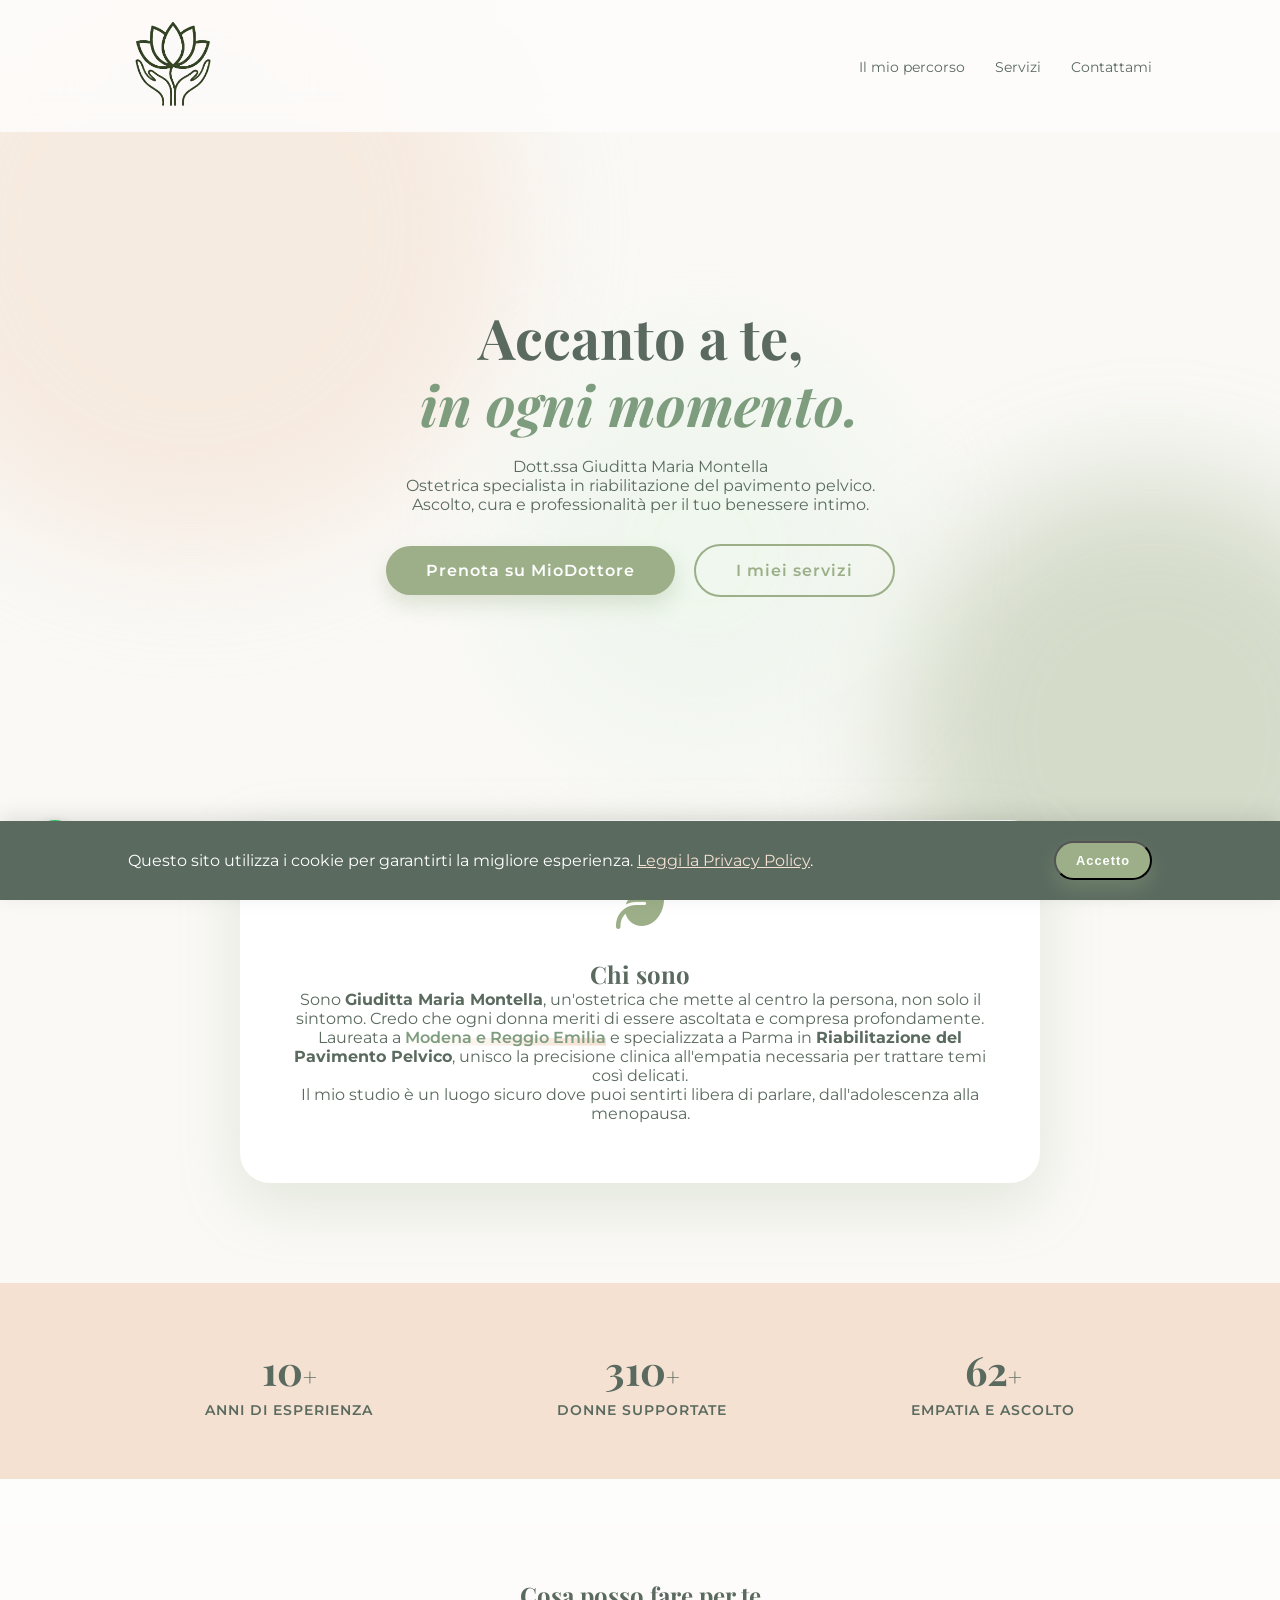
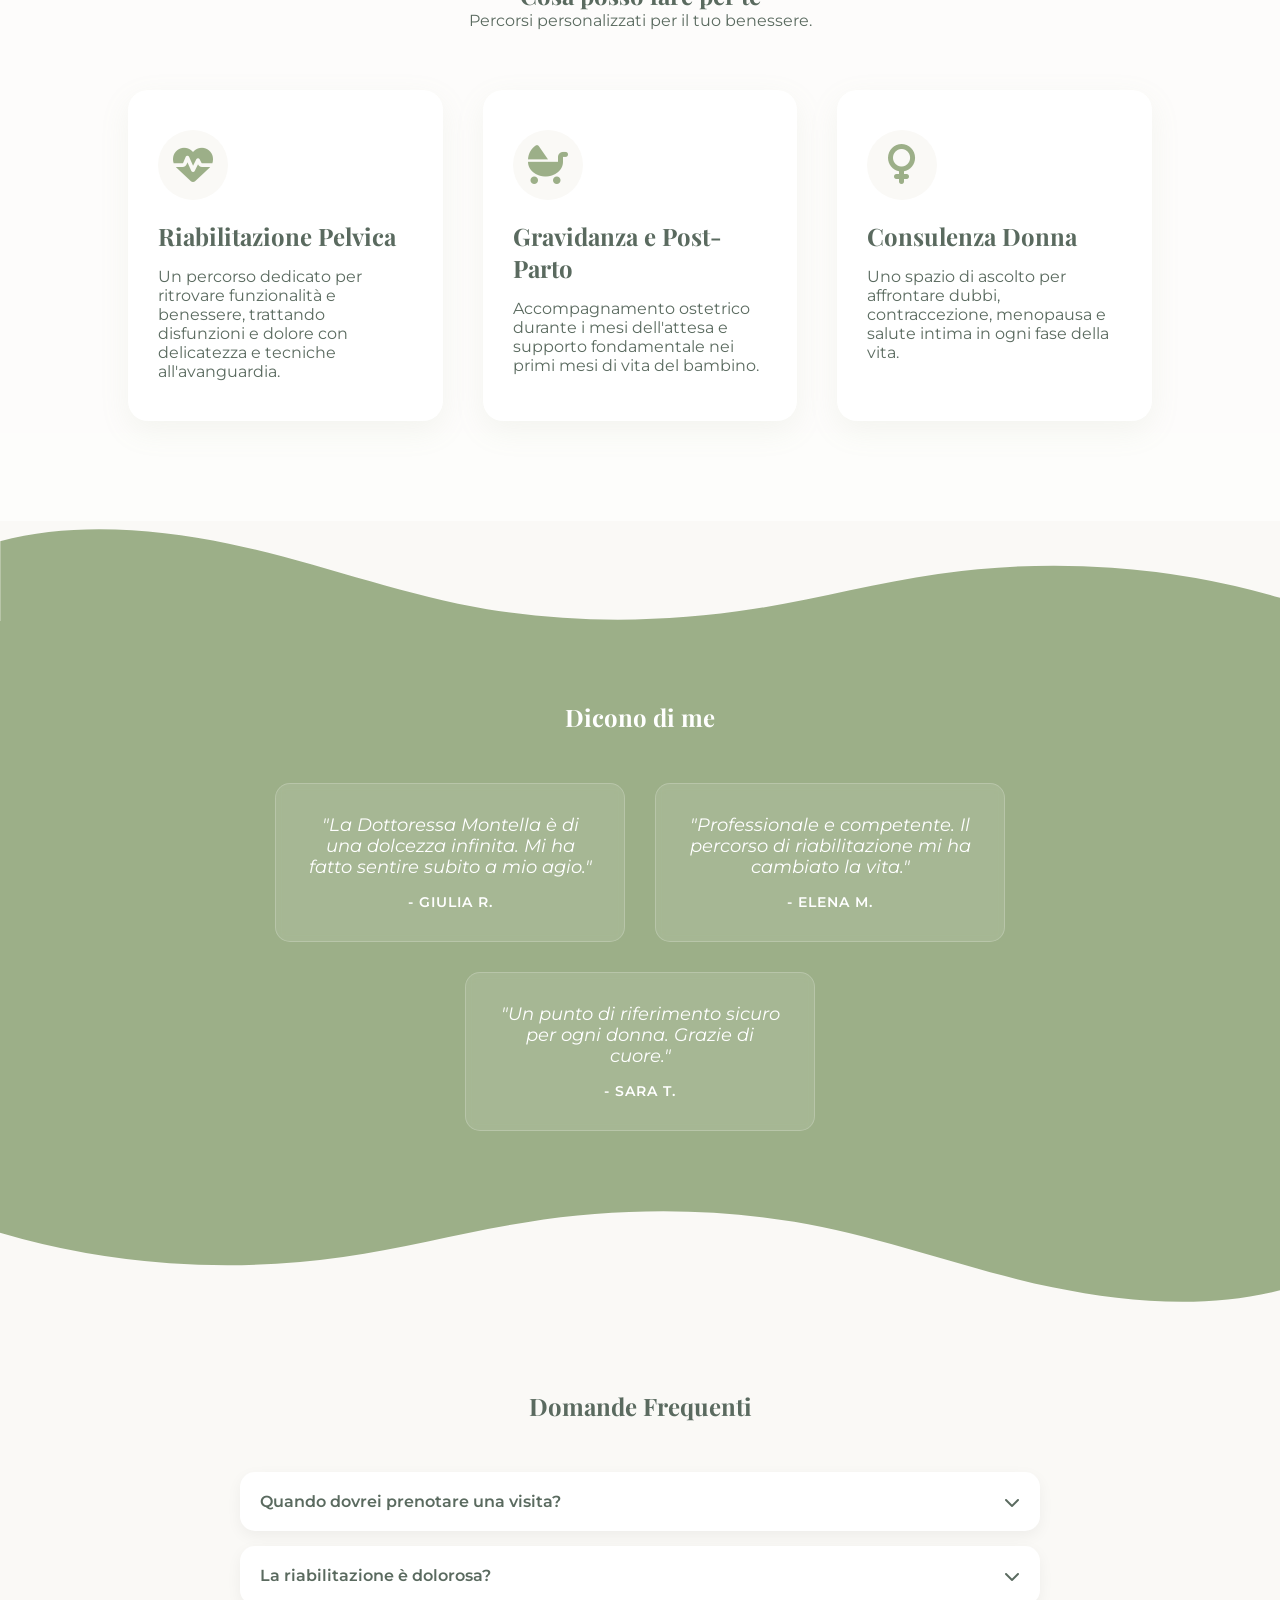
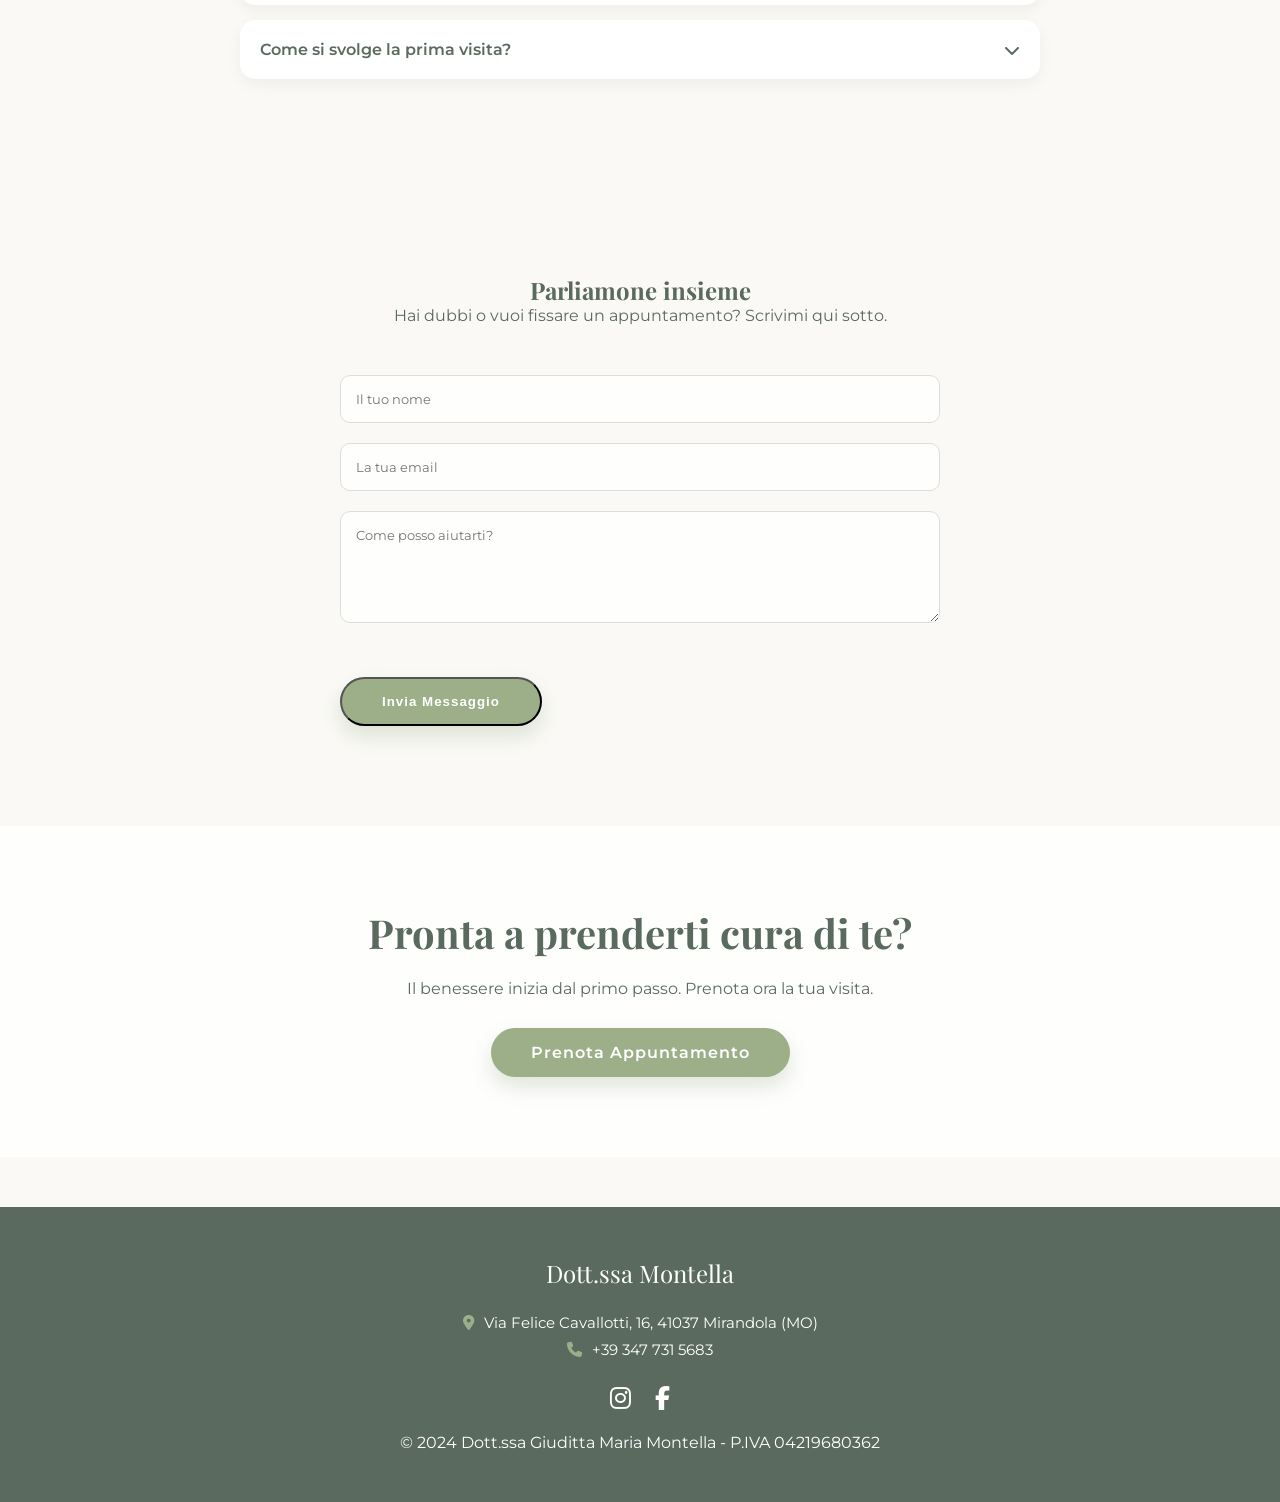
==== index.html @ 72310e57 "Add files via upload" ====
<!DOCTYPE html>
<html lang="it">
<head>
    <meta charset="UTF-8">
    <meta name="viewport" content="width=device-width, initial-scale=1.0">
    <title>Ostetrica Specialista | Riabilitazione Pavimento Pelvico</title>
    
    <link href="https://fonts.googleapis.com/css2?family=Playfair+Display:ital,wght@0,400;0,700&family=Montserrat:wght@300;400;600&display=swap" rel="stylesheet">
    <link rel="stylesheet" href="https://cdnjs.cloudflare.com/ajax/libs/font-awesome/6.4.0/css/all.min.css">
    
    <link rel="stylesheet" href="css/style.css">
</head>
<body>

    <!-- Preloader -->
    <div id="preloader" class="preloader">
        <i class="fa-solid fa-spa lotus-animation"></i>
    </div>

    <!-- Scroll Progress Bar -->
    <div class="progress-container">
        <div class="progress-bar" id="myBar"></div>
    </div>

    <!-- Sfondo animato fluido -->
    <div class="background-shapes">
        <div class="blob blob-1"></div>
        <div class="blob blob-2"></div>
        <div class="blob blob-3"></div>
    </div>

    <nav>
        <div class="logo">
            <img src="assets/logo.png" alt="Dott.ssa Montella Logo">
        </div>
        <!-- Icona Hamburger per Mobile -->
        <div class="burger">
            <div class="line1"></div>
            <div class="line2"></div>
            <div class="line3"></div>
        </div>
        <ul class="nav-links">
            <li><a href="#percorso">Il mio percorso</a></li>
            <li><a href="#servizi">Servizi</a></li>
            <li><a href="#contatti" class="btn-nav">Contattami</a></li>
        </ul>
    </nav>

    <header class="hero">
        <div class="hero-content reveal">
            <h1>Accanto a te,<br><span>in ogni momento.</span></h1>
            <p>Dott.ssa Giuditta Maria Montella<br>Ostetrica specialista in riabilitazione del pavimento pelvico. <br>Ascolto, cura e professionalità per il tuo benessere intimo.</p>
            <a href="https://www.miodottore.it/giuditta-maria-montella/ostetrica/mirandola" target="_blank" class="btn">Prenota su MioDottore</a>
            <a href="#servizi" class="btn btn-alt">I miei servizi</a>
        </div>
    </header>

    <section id="percorso" class="about">
        <div class="about-text reveal">
            <div class="section-icon"><i class="fa-solid fa-leaf"></i></div>
            <h2>Chi sono</h2>
            <p>Sono <strong>Giuditta Maria Montella</strong>, un'ostetrica che mette al centro la persona, non solo il sintomo. Credo che ogni donna meriti di essere ascoltata e compresa profondamente.</p>
            <p>Laureata a <span class="highlight">Modena e Reggio Emilia</span> e specializzata a Parma in <strong>Riabilitazione del Pavimento Pelvico</strong>, unisco la precisione clinica all'empatia necessaria per trattare temi così delicati.</p>
            <p>Il mio studio è un luogo sicuro dove puoi sentirti libera di parlare, dall'adolescenza alla menopausa.</p>
        </div>
    </section>

    <!-- Sezione Statistiche -->
    <section class="stats reveal">
        <div class="stat-item">
            <h3 class="counter" data-target="10">0</h3>
            <p>Anni di Esperienza</p>
        </div>
        <div class="stat-item">
            <h3 class="counter" data-target="500">0</h3>
            <p>Donne Supportate</p>
        </div>
        <div class="stat-item">
            <h3 class="counter" data-target="100">0</h3>
            <p>Empatia e Ascolto</p>
        </div>
    </section>

    <section id="servizi" class="services">
        <div class="reveal">
            <h2>Cosa posso fare per te</h2>
            <p>Percorsi personalizzati per il tuo benessere.</p>
        </div>
        
        <div class="services-grid reveal">
            <!-- Placeholder Servizio 1 -->
            <div class="service-card">
                <div class="icon"><i class="fa-solid fa-heart-pulse"></i></div>
                <h3>Riabilitazione Pelvica</h3>
                <p>Un percorso dedicato per ritrovare funzionalità e benessere, trattando disfunzioni e dolore con delicatezza e tecniche all'avanguardia.</p>
            </div>

            <!-- Placeholder Servizio 2 -->
            <div class="service-card">
                <div class="icon"><i class="fa-solid fa-baby-carriage"></i></div>
                <h3>Gravidanza e Post-Parto</h3>
                <p>Accompagnamento ostetrico durante i mesi dell'attesa e supporto fondamentale nei primi mesi di vita del bambino.</p>
            </div>

            <!-- Placeholder Servizio 3 -->
            <div class="service-card">
                <div class="icon"><i class="fa-solid fa-venus"></i></div>
                <h3>Consulenza Donna</h3>
                <p>Uno spazio di ascolto per affrontare dubbi, contraccezione, menopausa e salute intima in ogni fase della vita.</p>
            </div>
        </div>
    </section>

    <!-- Nuova Sezione Testimonianze con Onde -->
    <div class="wave-divider top">
        <svg data-name="Layer 1" xmlns="http://www.w3.org/2000/svg" viewBox="0 0 1200 120" preserveAspectRatio="none">
            <path d="M321.39,56.44c58-10.79,114.16-30.13,172-41.86,82.39-16.72,168.19-17.73,250.45-.39C823.78,31,906.67,72,985.66,92.83c70.05,18.48,146.53,26.09,214.34,3V0H0V27.35A600.21,600.21,0,0,0,321.39,56.44Z" class="shape-fill"></path>
        </svg>
    </div>

    <section class="testimonials reveal">
        <h2>Dicono di me</h2>
        <div class="testimonial-container">
            <div class="testimonial-card">
                <p>"La Dottoressa Montella è di una dolcezza infinita. Mi ha fatto sentire subito a mio agio."</p>
                <span>- Giulia R.</span>
            </div>
            <div class="testimonial-card">
                <p>"Professionale e competente. Il percorso di riabilitazione mi ha cambiato la vita."</p>
                <span>- Elena M.</span>
            </div>
            <div class="testimonial-card">
                <p>"Un punto di riferimento sicuro per ogni donna. Grazie di cuore."</p>
                <span>- Sara T.</span>
            </div>
        </div>
    </section>

    <div class="wave-divider bottom">
        <svg data-name="Layer 1" xmlns="http://www.w3.org/2000/svg" viewBox="0 0 1200 120" preserveAspectRatio="none">
            <path d="M321.39,56.44c58-10.79,114.16-30.13,172-41.86,82.39-16.72,168.19-17.73,250.45-.39C823.78,31,906.67,72,985.66,92.83c70.05,18.48,146.53,26.09,214.34,3V0H0V27.35A600.21,600.21,0,0,0,321.39,56.44Z" class="shape-fill"></path>
        </svg>
    </div>

    <!-- Sezione FAQ -->
    <section class="faq reveal">
        <h2>Domande Frequenti</h2>
        <div class="accordion">
            <div class="accordion-item">
                <div class="accordion-header">
                    Quando dovrei prenotare una visita?
                    <i class="fa-solid fa-chevron-down"></i>
                </div>
                <div class="accordion-content">
                    <p>È consigliabile prenotare una visita in qualsiasi momento tu senta il bisogno di un controllo, sia in gravidanza, nel post-parto o per problematiche legate al pavimento pelvico. La prevenzione è fondamentale.</p>
                </div>
            </div>
            <div class="accordion-item">
                <div class="accordion-header">
                    La riabilitazione è dolorosa?
                    <i class="fa-solid fa-chevron-down"></i>
                </div>
                <div class="accordion-content">
                    <p>Assolutamente no. Le tecniche utilizzate sono delicate e rispettose del tuo corpo. Il mio approccio è sempre graduale e basato sul tuo comfort.</p>
                </div>
            </div>
            <div class="accordion-item">
                <div class="accordion-header">
                    Come si svolge la prima visita?
                    <i class="fa-solid fa-chevron-down"></i>
                </div>
                <div class="accordion-content">
                    <p>La prima visita consiste in un colloquio approfondito per conoscere la tua storia e i tuoi bisogni, seguito da una valutazione fisica accurata ma delicata.</p>
                </div>
            </div>
        </div>
    </section>

    <section id="contatti" class="contact reveal">
        <h2>Parliamone insieme</h2>
        <p>Hai dubbi o vuoi fissare un appuntamento? Scrivimi qui sotto.</p>
        
        <!-- Form configurato per apertura diretta Email -->
        <form class="contact-form" id="emailForm">
            <div class="form-group"><input type="text" name="nome" placeholder="Il tuo nome" required></div>
            <div class="form-group"><input type="email" name="email" placeholder="La tua email" required></div>
            <div class="form-group"><textarea name="messaggio" rows="5" placeholder="Come posso aiutarti?" required></textarea></div>
            <button type="submit" class="btn">Invia Messaggio</button>
        </form>
    </section>

    <!-- CTA Finale -->
    <section class="cta-final reveal">
        <h2>Pronta a prenderti cura di te?</h2>
        <p>Il benessere inizia dal primo passo. Prenota ora la tua visita.</p>
        <a href="https://www.miodottore.it/giuditta-maria-montella/ostetrica/mirandola" target="_blank" class="btn">Prenota Appuntamento</a>
    </section>

    <!-- Cookie Banner -->
    <div id="cookie-banner" class="cookie-banner">
        <p>Questo sito utilizza i cookie per garantirti la migliore esperienza. <a href="#">Leggi la Privacy Policy</a>.</p>
        <button id="accept-cookies" class="btn btn-sm">Accetto</button>
    </div>

    <!-- Scroll to Top Button -->
    <a href="#" class="scroll-top">
        <i class="fa-solid fa-arrow-up"></i>
    </a>

    <!-- WhatsApp Button -->
    <a href="https://wa.me/393477315683" class="whatsapp-btn" target="_blank">
        <i class="fa-brands fa-whatsapp"></i>
    </a>

    <footer>
        <div class="footer-content">
            <div class="footer-logo">Dott.ssa Montella</div>
            <div class="footer-info">
                <p><i class="fa-solid fa-location-dot"></i> Via Felice Cavallotti, 16, 41037 Mirandola (MO)</p>
                <p><i class="fa-solid fa-phone"></i> +39 347 731 5683</p>
            </div>
            <div class="social-links">
                <a href="https://www.instagram.com/ostetrica_giudittamontella/" target="_blank"><i class="fa-brands fa-instagram"></i></a>
                <a href="https://www.facebook.com/share/1KZBrsP2gh/?mibextid=wwXIfr" target="_blank"><i class="fa-brands fa-facebook-f"></i></a>
            </div>
            <p>&copy; 2024 Dott.ssa Giuditta Maria Montella - P.IVA 04219680362</p>
        </div>
    </footer>

    <script src="js/script.js"></script>
</body>
</html>
---- css/style.css ----
:root {
    --primary: #9CAF88; /* Verde Salvia */
    --primary-dark: #7E9C7E;
    --accent: #F4E1D2; /* Rosa Pastello */
    --bg-light: #FAF9F6; /* Bianco crema */
    --text-dark: #5A6A5F; /* Grigio verdastro scuro per il testo */
}

* {
    margin: 0;
    padding: 0;
    box-sizing: border-box;
    scroll-behavior: smooth;
}

body {
    font-family: 'Montserrat', sans-serif;
    background-color: var(--bg-light);
    color: var(--text-dark);
    overflow-x: hidden; /* Previene scroll orizzontale per animazioni */
}

/* Typography Mix */
h1, h2, h3, h4 {
    font-family: 'Playfair Display', serif;
    color: var(--text-dark);
}

/* Navigation */
nav {
    display: flex;
    justify-content: space-between;
    align-items: center;
    padding: 10px 10%; /* Ridotto ulteriormente */
    position: fixed;
    width: 100%;
    z-index: 1000;
    background: rgba(253, 252, 251, 0.9);
    backdrop-filter: blur(15px);
}

.logo {
    max-width: 90px; /* Ridotto ulteriormente */
}

.logo img {
    width: 100%;
    height: auto;
    display: block;
}

.nav-links {
    display: flex;
    list-style: none;
    gap: 30px;
    align-items: center;
}

.nav-links a {
    text-decoration: none;
    color: var(--text-dark);
    font-size: 0.9rem;
    font-weight: 400;
}

/* Hamburger Menu (nascosto su desktop) */
.burger {
    display: none;
    cursor: pointer;
}

.burger div {
    width: 25px;
    height: 3px;
    background-color: var(--text-dark);
    margin: 5px;
    transition: all 0.3s ease;
}

/* Hero Section */
.hero {
    height: 100vh;
    height: 100dvh; /* Ottimizzazione per barre indirizzi mobili (iPhone) */
    display: flex;
    align-items: center;
    justify-content: center;
    text-align: center;
    position: relative;
    overflow: hidden;
}

.hero h1 {
    font-family: 'Playfair Display', serif;
    font-size: 3.5rem; /* Testo leggermente più piccolo */
    line-height: 1.2;
    margin-bottom: 20px;
}

.hero h1 span {
    font-style: italic;
    color: var(--primary-dark);
    position: relative;
    z-index: 1;
}

.btn {
    display: inline-block;
    padding: 15px 40px;
    background: var(--primary);
    color: white;
    text-decoration: none;
    border-radius: 50px;
    margin-top: 30px;
    transition: all 0.4s ease;
    box-shadow: 0 10px 20px rgba(156, 175, 136, 0.3);
    font-weight: 600;
    letter-spacing: 1px;
}

.btn:hover {
    background: var(--primary-dark);
    transform: translateY(-3px);
    box-shadow: 0 15px 25px rgba(156, 175, 136, 0.5);
}

.btn-alt {
    background-color: transparent;
    border: 2px solid var(--primary);
    color: var(--primary);
    box-shadow: none;
    margin-left: 15px;
}

/* About Section */
.about {
    padding: 0 10% 100px; /* Tolto padding sopra, mantenuto sotto */
    text-align: center;
    margin-top: -80px; /* Tira la sezione verso l'alto sovrapponendola alla Hero */
    position: relative;
    z-index: 10; /* Assicura che stia sopra allo sfondo */
}

.about-text {
    max-width: 800px;
    margin: 0 auto;
    background: white; /* Sfondo bianco per la card */
    padding: 60px 40px; /* Spaziatura interna */
    border-radius: 30px; /* Angoli arrotondati moderni */
    box-shadow: 0 20px 60px rgba(156, 175, 136, 0.25); /* Ombra verde salvia morbida */
}

.highlight {
    color: var(--primary-dark);
    font-weight: 600;
    background: linear-gradient(120deg, transparent 0%, var(--accent) 100%);
    background-repeat: no-repeat;
    background-size: 100% 40%;
    background-position: 0 90%;
}

/* Icona decorativa sopra il titolo */
.section-icon {
    font-size: 3rem;
    color: var(--primary);
    margin-bottom: 20px;
}

/* Services Section (Placeholder) */
.services {
    padding: 100px 10%;
    background: rgba(255, 255, 255, 0.6);
    text-align: center;
}

.services-grid {
    display: grid;
    grid-template-columns: repeat(auto-fit, minmax(280px, 1fr));
    gap: 40px;
    margin-top: 60px;
}

.service-card {
    background: white;
    padding: 40px 30px;
    border-radius: 20px;
    box-shadow: 0 10px 30px rgba(156, 175, 136, 0.1);
    transition: transform 0.3s ease;
    text-align: left;
}

.service-card:hover {
    transform: translateY(-10px);
}

.service-card h3 {
    margin-bottom: 15px;
    font-size: 1.5rem;
}

.icon {
    font-size: 2.5rem;
    color: var(--primary);
    margin-bottom: 20px;
    background: var(--bg-light);
    width: 70px;
    height: 70px;
    line-height: 70px;
    text-align: center;
    border-radius: 50%;
    display: inline-block;
}

/* Testimonials Section */
.testimonials {
    background-color: var(--primary);
    color: white;
    padding: 80px 10%;
    text-align: center;
    position: relative;
}

.testimonials h2 {
    color: white;
    margin-bottom: 50px;
}

.testimonial-container {
    display: flex;
    flex-wrap: wrap;
    justify-content: center;
    gap: 30px;
}

.testimonial-card {
    background: rgba(255, 255, 255, 0.1);
    backdrop-filter: blur(5px);
    padding: 30px;
    border-radius: 15px;
    max-width: 350px;
    border: 1px solid rgba(255, 255, 255, 0.2);
}

.testimonial-card p {
    font-style: italic;
    margin-bottom: 15px;
    font-size: 1.1rem;
}

.testimonial-card span {
    font-weight: 600;
    font-size: 0.9rem;
    text-transform: uppercase;
    letter-spacing: 1px;
}

/* Stats Section */
.stats {
    background: var(--accent);
    padding: 60px 10%;
    display: flex;
    justify-content: space-around;
    text-align: center;
    flex-wrap: wrap;
    gap: 30px;
}

.stat-item h3 {
    font-family: 'Playfair Display', serif;
    font-size: 2.5rem;
    color: var(--text-dark);
    margin-bottom: 5px;
}
/* Aggiunta simbolo + dopo il numero animato */
.stat-item h3::after {
    content: '+';
    font-size: 1.5rem;
}

.stat-item p {
    font-weight: 600;
    text-transform: uppercase;
    font-size: 0.9rem;
    letter-spacing: 1px;
}

/* FAQ Section */
.faq {
    padding: 80px 10%;
    background: var(--bg-light);
}

.faq h2 { text-align: center; margin-bottom: 50px; }

.accordion { max-width: 800px; margin: 0 auto; }

.accordion-item {
    background: white;
    border-radius: 15px;
    margin-bottom: 15px;
    box-shadow: 0 5px 15px rgba(0,0,0,0.05);
    overflow: hidden;
}

.accordion-header {
    padding: 20px;
    cursor: pointer;
    display: flex;
    justify-content: space-between;
    align-items: center;
    font-weight: 600;
    transition: background 0.3s;
}

.accordion-header:hover { background: #f9f9f9; }

.accordion-content {
    max-height: 0;
    overflow: hidden;
    transition: max-height 0.4s ease-out;
    padding: 0 20px;
}

.accordion-content p {
    padding-bottom: 20px;
    color: var(--text-dark);
    line-height: 1.6;
}

.accordion-header i { transition: transform 0.3s; }
.accordion-item.active .accordion-header i { transform: rotate(180deg); }

/* Wave Dividers */
.wave-divider {
    position: relative;
    width: 100%;
    overflow: hidden;
    line-height: 0;
}

.wave-divider svg {
    position: relative;
    display: block;
    width: calc(100% + 1.3px);
    height: 100px;
}

.wave-divider .shape-fill {
    fill: var(--primary);
}

/* Inversione onda superiore per variare il ritmo */
/* ORA: La parte superiore deve raccordarsi con il bianco sopra, quindi ruotiamo */
.wave-divider.top svg {
    transform: rotate(180deg);
}

.wave-divider.bottom {
    transform: none; /* Rimosso rotate per farla scendere naturale */
    margin-top: -1px;
}

/* Contact Section */
.contact {
    padding: 100px 10%;
    text-align: center;
}

.contact-form {
    max-width: 600px;
    margin: 50px auto 0;
    text-align: left;
}

.form-group {
    margin-bottom: 20px;
}

input, textarea {
    width: 100%;
    padding: 15px;
    border: 1px solid #ddd;
    border-radius: 10px;
    font-family: 'Montserrat', sans-serif;
    background: rgba(255, 255, 255, 0.8);
    transition: 0.3s;
}

input:focus, textarea:focus {
    outline: none;
    border-color: var(--primary);
    background: white;
}

/* CTA Finale Section */
.cta-final {
    padding: 80px 10%;
    text-align: center;
    background: linear-gradient(rgba(255,255,255,0.8), rgba(255,255,255,0.8)), url('../assets/img/hero-bg.jpg'); /* Fallback elegante */
    background-size: cover;
}

.cta-final h2 {
    font-size: 2.5rem;
    margin-bottom: 20px;
}

/* Cookie Banner */
.cookie-banner {
    position: fixed;
    bottom: -100%; /* Nascosto inizialmente */
    left: 0;
    width: 100%;
    background: var(--text-dark);
    color: white;
    padding: 20px 10%;
    display: flex;
    justify-content: space-between;
    align-items: center;
    z-index: 2000;
    transition: bottom 0.5s ease-in-out;
    box-shadow: 0 -5px 20px rgba(0,0,0,0.1);
}

.cookie-banner.show {
    bottom: 0;
}

.cookie-banner a { color: var(--accent); text-decoration: underline; }
.btn-sm { padding: 10px 20px; margin-top: 0; font-size: 0.8rem; }

/* Scroll Top Button */
.scroll-top {
    position: fixed;
    bottom: 30px;
    right: 30px;
    background: var(--primary);
    color: white;
    width: 50px;
    height: 50px;
    border-radius: 50%;
    display: flex;
    justify-content: center;
    align-items: center;
    text-decoration: none;
    opacity: 0;
    pointer-events: none;
    transition: 0.3s;
    z-index: 999;
    box-shadow: 0 5px 15px rgba(0,0,0,0.2);
}

.scroll-top.active {
    opacity: 1;
    pointer-events: all;
}

/* Footer */
footer {
    background: var(--text-dark);
    color: white;
    padding: 50px 10%;
    text-align: center;
    margin-top: 50px;
}

.footer-logo {
    font-family: 'Playfair Display', serif;
    font-size: 1.5rem;
    margin-bottom: 20px;
}

.footer-info {
    margin-bottom: 20px;
    font-size: 0.95rem;
    line-height: 1.8;
}

.footer-info p {
    display: flex;
    align-items: center;
    justify-content: center;
    gap: 10px;
}

.footer-info i { color: var(--primary); }

.social-links {
    margin-bottom: 20px;
}

.social-links a {
    color: white;
    font-size: 1.5rem;
    margin: 0 10px;
    transition: 0.3s;
}

.social-links a:hover {
    color: var(--primary);
}

/* Animazioni base per JS */
.reveal {
    opacity: 0;
    transform: translateY(30px);
    transition: all 0.8s ease-out;
}

.reveal.active {
    opacity: 1;
    transform: translateY(0);
}

/* WOW Effects & Background Blobs */
.background-shapes {
    position: fixed;
    top: 0;
    left: 0;
    width: 100%;
    height: 100%;
    z-index: -1;
    overflow: hidden;
    pointer-events: none;
}

.blob {
    position: absolute;
    border-radius: 50%;
    filter: blur(60px);
    opacity: 0.6;
    animation: float 10s infinite ease-in-out alternate;
}

.blob-1 {
    top: -10%;
    left: -10%;
    width: 50vw;
    height: 50vw;
    background: var(--accent);
    animation-delay: 0s;
}

.blob-2 {
    bottom: -10%;
    right: -10%;
    width: 40vw;
    height: 40vw;
    background: var(--primary);
    opacity: 0.4;
    animation-delay: -5s;
}

.blob-3 {
    top: 40%;
    left: 40%;
    width: 30vw;
    height: 30vw;
    background: #e8f5e9; /* Un verde ancora più chiaro */
    animation-delay: -2s;
}

@keyframes float {
    0% { transform: translate(0, 0) rotate(0deg); }
    100% { transform: translate(30px, 50px) rotate(10deg); }
}

@keyframes morph {
    0% { border-radius: 60% 40% 30% 70% / 60% 30% 70% 40%; }
    50% { border-radius: 30% 60% 70% 40% / 50% 60% 30% 60%; }
    100% { border-radius: 60% 40% 30% 70% / 60% 30% 70% 40%; }
}

/* RESPONSIVE DESIGN (Mobile) */
@media screen and (max-width: 768px) {
    .nav-links {
        position: absolute;
        right: 0px;
        height: 92vh;
        height: 92dvh; /* Ottimizzazione mobile */
        top: 8vh;
        background-color: var(--bg-light);
        display: flex;
        flex-direction: column;
        align-items: center;
        justify-content: center;
        width: 100%;
        transform: translateX(100%);
        transition: transform 0.5s ease-in;
        box-shadow: -5px 0 15px rgba(0,0,0,0.1);
    }

    .nav-links.nav-active {
        transform: translateX(0%);
    }

    .burger {
        display: block;
    }

    .hero h1 { font-size: 2.5rem; }
    
    .about {
        grid-template-columns: 1fr;
        text-align: center;
        gap: 40px;
    }

    .about-image { order: -1; } /* Immagine sopra il testo */
    
    .stats { flex-direction: column; gap: 50px; }
    
    .cookie-banner { flex-direction: column; text-align: center; gap: 15px; }
}

/* Animazione Burger */
.toggle .line1 { transform: rotate(-45deg) translate(-5px, 6px); }
.toggle .line2 { opacity: 0; }
.toggle .line3 { transform: rotate(45deg) translate(-5px, -6px); }

/* PRELOADER */
.preloader {
    position: fixed;
    top: 0;
    left: 0;
    width: 100%;
    height: 100%;
    background-color: var(--bg-light);
    z-index: 9999;
    display: flex;
    justify-content: center;
    align-items: center;
    transition: opacity 0.5s ease-out;
}

.lotus-animation {
    font-size: 80px;
    color: var(--primary);
    animation: bloom 2s infinite ease-in-out;
}

@keyframes bloom {
    0% { transform: scale(0.8); opacity: 0.6; }
    50% { transform: scale(1.1); opacity: 1; text-shadow: 0 0 20px rgba(156, 175, 136, 0.6); }
    100% { transform: scale(0.8); opacity: 0.6; }
}

/* WHATSAPP BUTTON */
.whatsapp-btn {
    position: fixed;
    bottom: 30px;
    left: 30px; /* A sinistra per bilanciare il "Torna su" a destra */
    background-color: #25D366;
    color: white;
    width: 50px;
    height: 50px;
    border-radius: 50%;
    display: flex;
    justify-content: center;
    align-items: center;
    font-size: 2rem;
    box-shadow: 0 4px 10px rgba(0,0,0,0.3);
    z-index: 1000;
    transition: all 0.3s ease;
    text-decoration: none;
}

.whatsapp-btn:hover {
    transform: scale(1.1);
    box-shadow: 0 6px 15px rgba(0,0,0,0.4);
}

/* SCROLL PROGRESS BAR */
.progress-container { position: fixed; top: 0; left: 0; width: 100%; height: 5px; background: transparent; z-index: 2000; }
.progress-bar { height: 5px; background: var(--primary); width: 0%; border-radius: 0 5px 5px 0; }
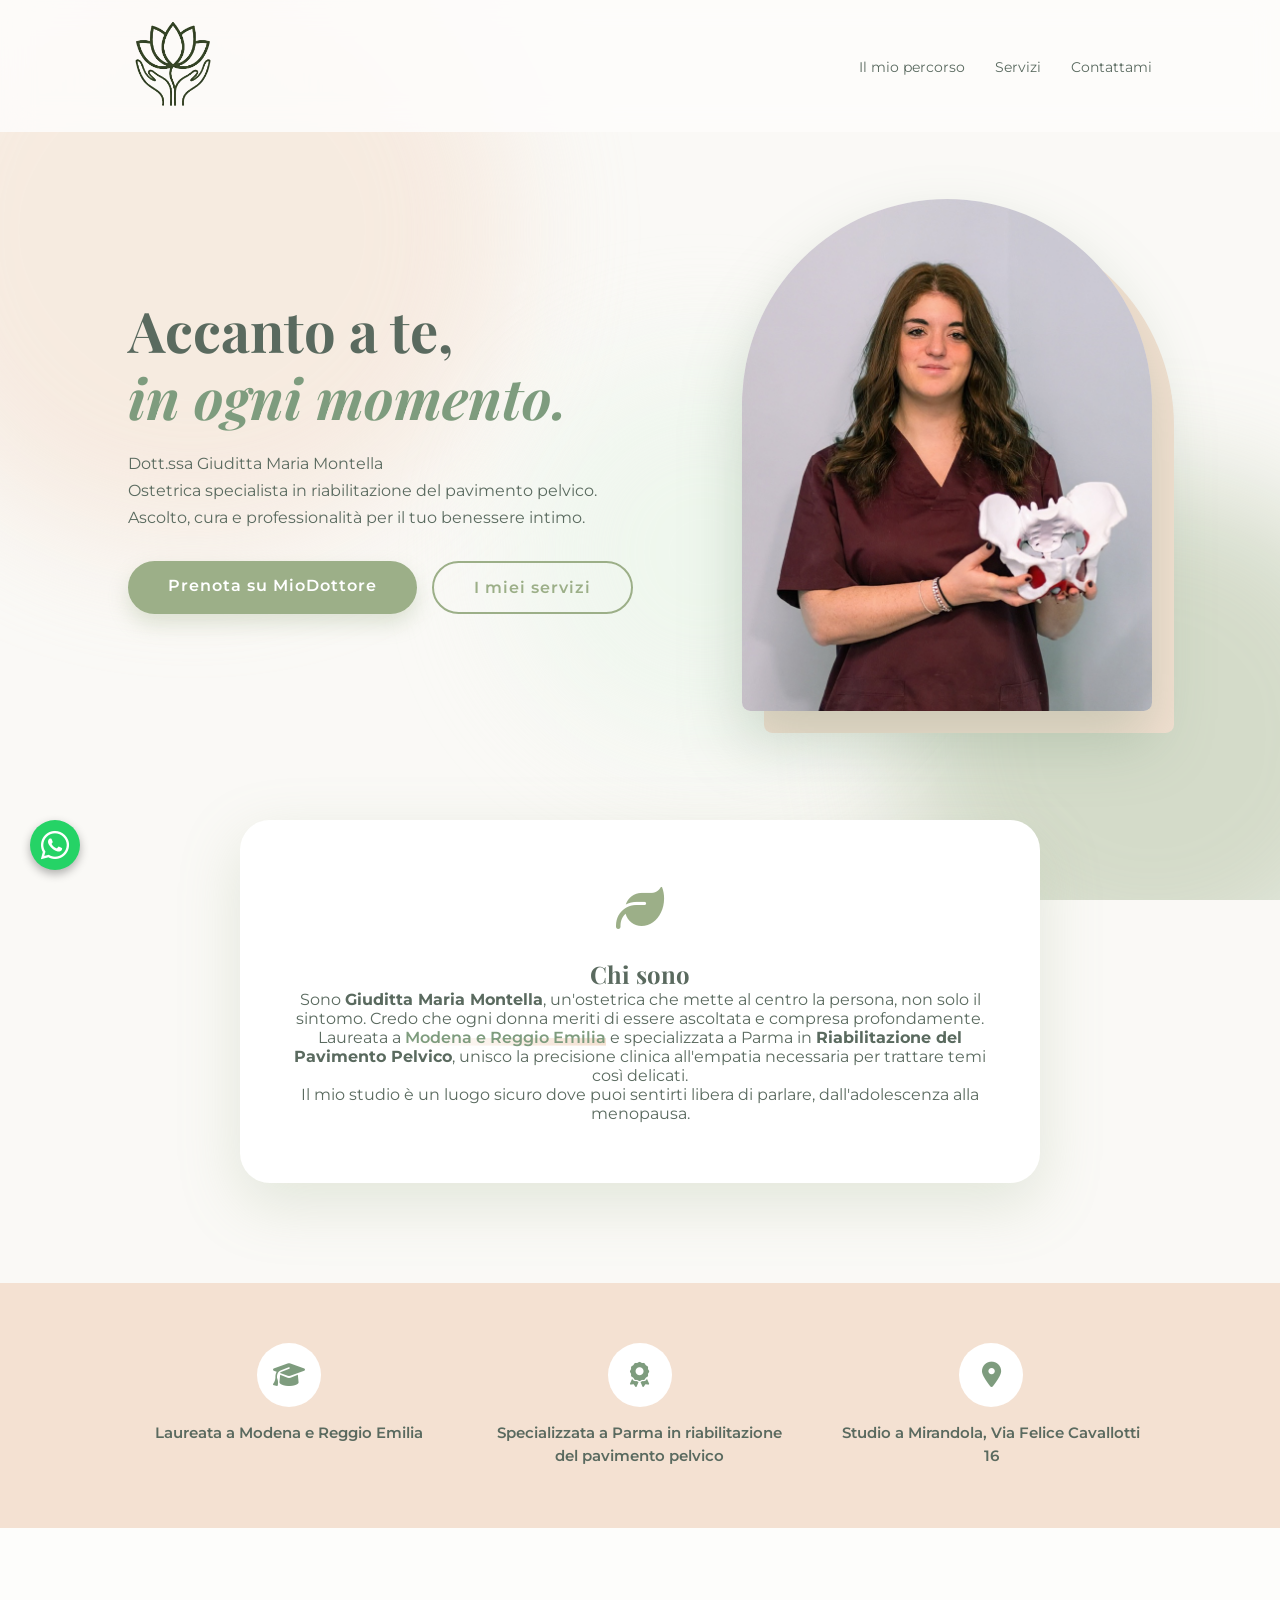
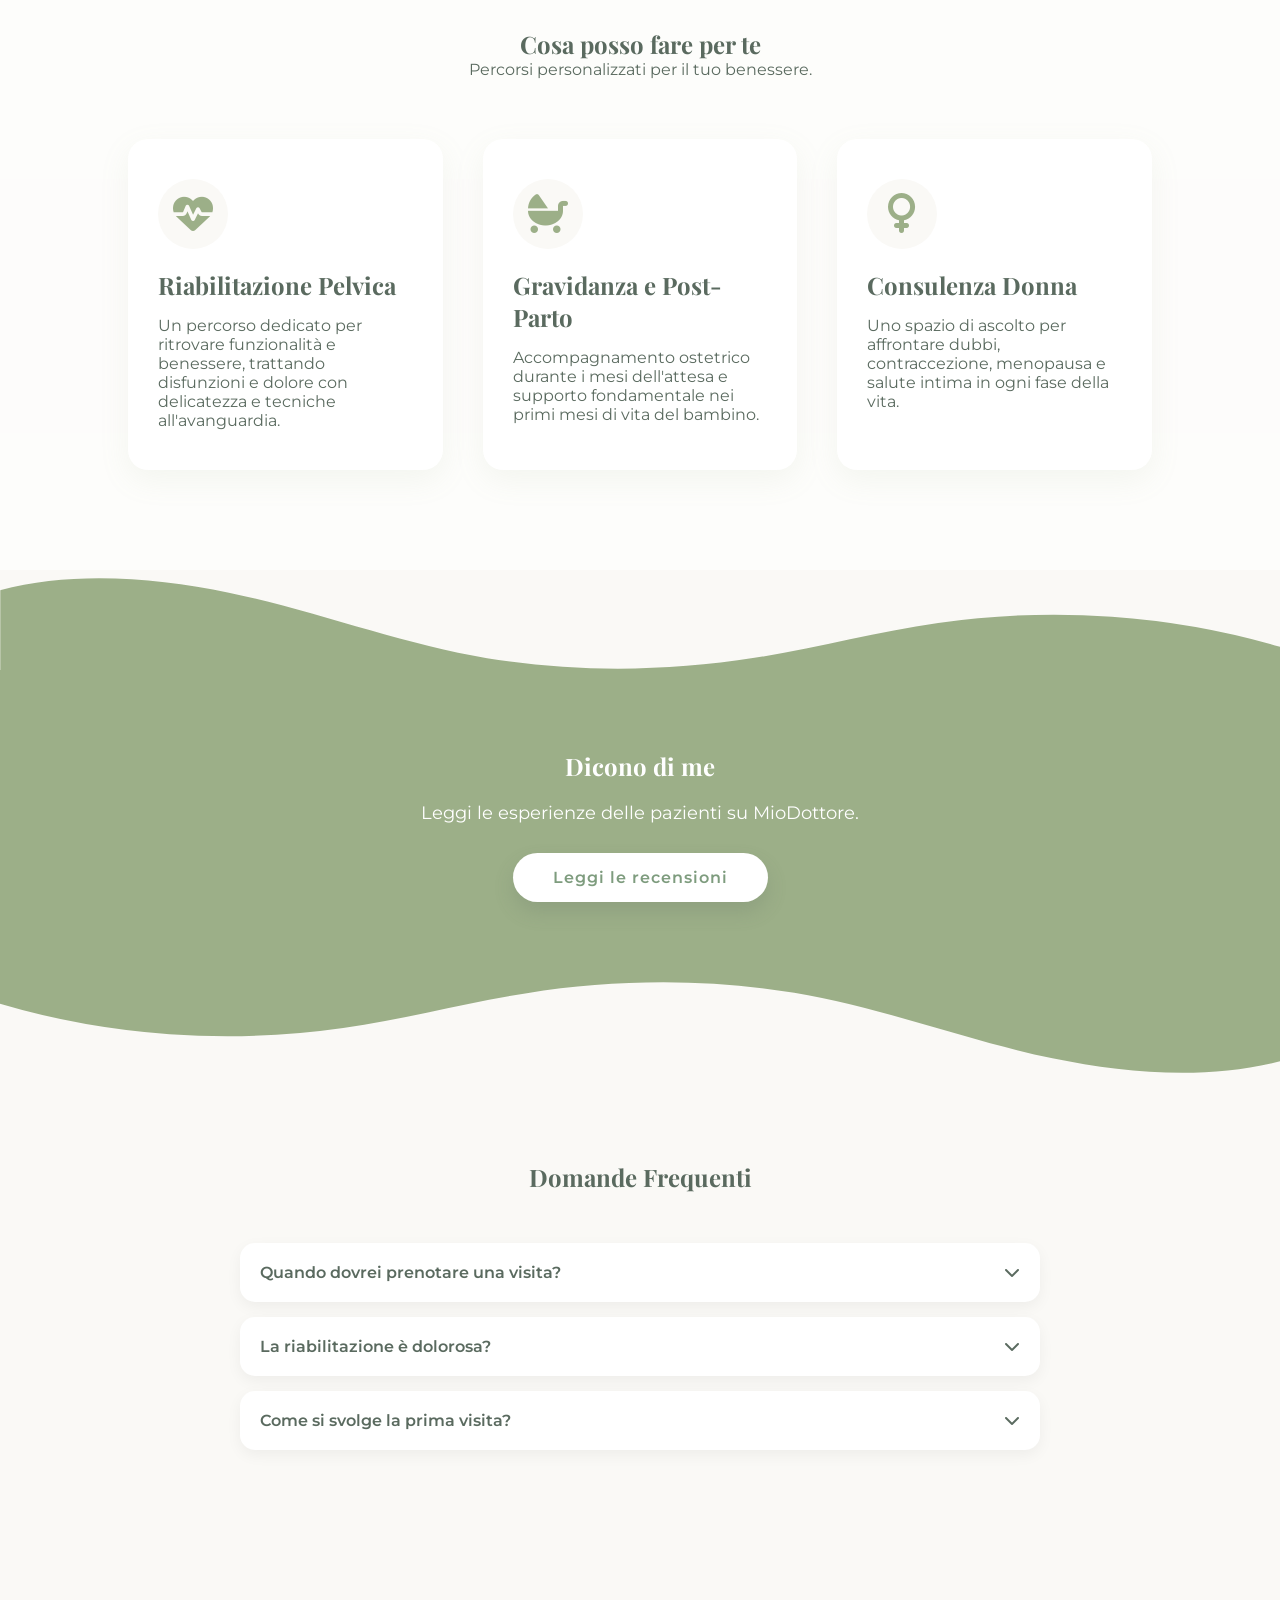
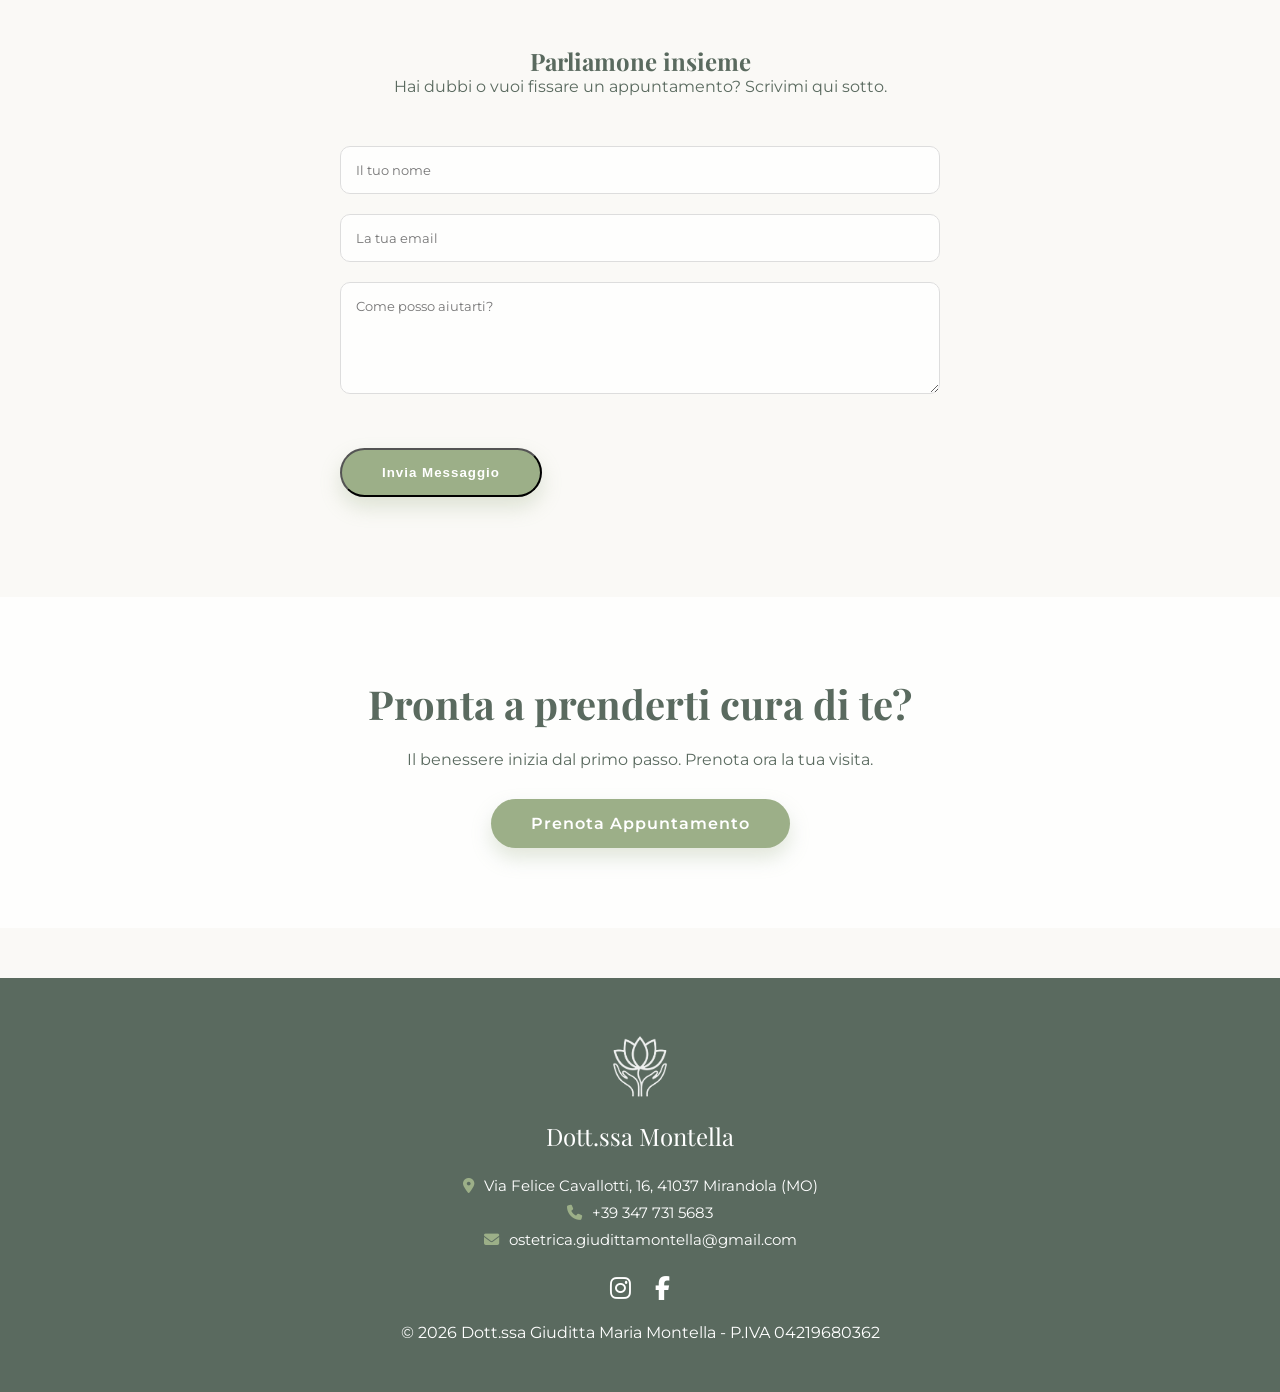
==== commit 8ae2de60: "Restyling landing: foto nella hero, contenuti verificati, anteprima social - Hero a due colonne con " ====
--- a/index.html
+++ b/index.html
@@ -4,17 +4,34 @@
     <meta charset="UTF-8">
     <meta name="viewport" content="width=device-width, initial-scale=1.0">
     <title>Ostetrica Specialista | Riabilitazione Pavimento Pelvico</title>
-    
+    <meta name="description" content="Ostetrica specialista in riabilitazione del pavimento pelvico. Gravidanza, post-parto e salute della donna a Mirandola (MO).">
+
+    <!-- Anteprima social (WhatsApp, Facebook, ecc.) -->
+    <meta property="og:type" content="website">
+    <meta property="og:locale" content="it_IT">
+    <meta property="og:url" content="https://irenegambuzzi.github.io/ostetrica-pavimento-pelvico/">
+    <meta property="og:title" content="Giuditta Maria Montella | Ostetrica a Mirandola">
+    <meta property="og:description" content="Ostetrica specialista in riabilitazione del pavimento pelvico. Gravidanza, post-parto e salute della donna a Mirandola (MO).">
+    <meta property="og:image" content="https://irenegambuzzi.github.io/ostetrica-pavimento-pelvico/assets/foto-giuditta.jpg">
+    <meta property="og:image:width" content="826">
+    <meta property="og:image:height" content="1032">
+    <meta property="og:image:alt" content="Giuditta Maria Montella, ostetrica, con un modello del bacino">
+    <meta name="twitter:card" content="summary_large_image">
+
+    <!-- Favicon -->
+    <link rel="icon" type="image/png" sizes="32x32" href="assets/favicon-32.png">
+    <link rel="apple-touch-icon" sizes="180x180" href="assets/apple-touch-icon.png">
+
     <link href="https://fonts.googleapis.com/css2?family=Playfair+Display:ital,wght@0,400;0,700&family=Montserrat:wght@300;400;600&display=swap" rel="stylesheet">
     <link rel="stylesheet" href="https://cdnjs.cloudflare.com/ajax/libs/font-awesome/6.4.0/css/all.min.css">
-    
+
     <link rel="stylesheet" href="css/style.css">
 </head>
 <body>
 
     <!-- Preloader -->
     <div id="preloader" class="preloader">
-        <i class="fa-solid fa-spa lotus-animation"></i>
+        <img src="assets/logo.png" alt="" class="lotus-animation">
     </div>
 
     <!-- Scroll Progress Bar -->
@@ -34,12 +51,12 @@
             <img src="assets/logo.png" alt="Dott.ssa Montella Logo">
         </div>
         <!-- Icona Hamburger per Mobile -->
-        <div class="burger">
+        <button class="burger" type="button" aria-label="Apri il menù" aria-expanded="false" aria-controls="nav-links">
             <div class="line1"></div>
             <div class="line2"></div>
             <div class="line3"></div>
-        </div>
-        <ul class="nav-links">
+        </button>
+        <ul class="nav-links" id="nav-links">
             <li><a href="#percorso">Il mio percorso</a></li>
             <li><a href="#servizi">Servizi</a></li>
             <li><a href="#contatti" class="btn-nav">Contattami</a></li>
@@ -50,8 +67,13 @@
         <div class="hero-content reveal">
             <h1>Accanto a te,<br><span>in ogni momento.</span></h1>
             <p>Dott.ssa Giuditta Maria Montella<br>Ostetrica specialista in riabilitazione del pavimento pelvico. <br>Ascolto, cura e professionalità per il tuo benessere intimo.</p>
-            <a href="https://www.miodottore.it/giuditta-maria-montella/ostetrica/mirandola" target="_blank" class="btn">Prenota su MioDottore</a>
-            <a href="#servizi" class="btn btn-alt">I miei servizi</a>
+            <div class="hero-buttons">
+                <a href="https://www.miodottore.it/giuditta-maria-montella/ostetrica/mirandola" target="_blank" rel="noopener" class="btn">Prenota su MioDottore</a>
+                <a href="#servizi" class="btn btn-alt">I miei servizi</a>
+            </div>
+        </div>
+        <div class="hero-photo reveal">
+            <img src="assets/foto-giuditta.jpg" alt="Giuditta Maria Montella, ostetrica, con un modello del bacino" width="826" height="1032">
         </div>
     </header>
 
@@ -65,19 +87,19 @@
         </div>
     </section>
 
-    <!-- Sezione Statistiche -->
+    <!-- Punti chiave -->
     <section class="stats reveal">
         <div class="stat-item">
-            <h3 class="counter" data-target="10">0</h3>
-            <p>Anni di Esperienza</p>
+            <div class="stat-icon"><i class="fa-solid fa-graduation-cap"></i></div>
+            <p>Laureata a Modena e Reggio Emilia</p>
         </div>
         <div class="stat-item">
-            <h3 class="counter" data-target="500">0</h3>
-            <p>Donne Supportate</p>
+            <div class="stat-icon"><i class="fa-solid fa-award"></i></div>
+            <p>Specializzata a Parma in riabilitazione del pavimento pelvico</p>
         </div>
         <div class="stat-item">
-            <h3 class="counter" data-target="100">0</h3>
-            <p>Empatia e Ascolto</p>
+            <div class="stat-icon"><i class="fa-solid fa-location-dot"></i></div>
+            <p>Studio a Mirandola, Via Felice Cavallotti 16</p>
         </div>
     </section>
 
@@ -86,23 +108,20 @@
             <h2>Cosa posso fare per te</h2>
             <p>Percorsi personalizzati per il tuo benessere.</p>
         </div>
-        
+
         <div class="services-grid reveal">
-            <!-- Placeholder Servizio 1 -->
             <div class="service-card">
                 <div class="icon"><i class="fa-solid fa-heart-pulse"></i></div>
                 <h3>Riabilitazione Pelvica</h3>
                 <p>Un percorso dedicato per ritrovare funzionalità e benessere, trattando disfunzioni e dolore con delicatezza e tecniche all'avanguardia.</p>
             </div>
 
-            <!-- Placeholder Servizio 2 -->
             <div class="service-card">
                 <div class="icon"><i class="fa-solid fa-baby-carriage"></i></div>
                 <h3>Gravidanza e Post-Parto</h3>
                 <p>Accompagnamento ostetrico durante i mesi dell'attesa e supporto fondamentale nei primi mesi di vita del bambino.</p>
             </div>
 
-            <!-- Placeholder Servizio 3 -->
             <div class="service-card">
                 <div class="icon"><i class="fa-solid fa-venus"></i></div>
                 <h3>Consulenza Donna</h3>
@@ -111,33 +130,21 @@
         </div>
     </section>
 
-    <!-- Nuova Sezione Testimonianze con Onde -->
+    <!-- Recensioni con Onde -->
     <div class="wave-divider top">
-        <svg data-name="Layer 1" xmlns="http://www.w3.org/2000/svg" viewBox="0 0 1200 120" preserveAspectRatio="none">
+        <svg xmlns="http://www.w3.org/2000/svg" viewBox="0 0 1200 120" preserveAspectRatio="none" aria-hidden="true">
             <path d="M321.39,56.44c58-10.79,114.16-30.13,172-41.86,82.39-16.72,168.19-17.73,250.45-.39C823.78,31,906.67,72,985.66,92.83c70.05,18.48,146.53,26.09,214.34,3V0H0V27.35A600.21,600.21,0,0,0,321.39,56.44Z" class="shape-fill"></path>
         </svg>
     </div>
 
     <section class="testimonials reveal">
         <h2>Dicono di me</h2>
-        <div class="testimonial-container">
-            <div class="testimonial-card">
-                <p>"La Dottoressa Montella è di una dolcezza infinita. Mi ha fatto sentire subito a mio agio."</p>
-                <span>- Giulia R.</span>
-            </div>
-            <div class="testimonial-card">
-                <p>"Professionale e competente. Il percorso di riabilitazione mi ha cambiato la vita."</p>
-                <span>- Elena M.</span>
-            </div>
-            <div class="testimonial-card">
-                <p>"Un punto di riferimento sicuro per ogni donna. Grazie di cuore."</p>
-                <span>- Sara T.</span>
-            </div>
-        </div>
+        <p>Leggi le esperienze delle pazienti su MioDottore.</p>
+        <a href="https://www.miodottore.it/giuditta-maria-montella/ostetrica/mirandola" target="_blank" rel="noopener" class="btn btn-white">Leggi le recensioni</a>
     </section>
 
     <div class="wave-divider bottom">
-        <svg data-name="Layer 1" xmlns="http://www.w3.org/2000/svg" viewBox="0 0 1200 120" preserveAspectRatio="none">
+        <svg xmlns="http://www.w3.org/2000/svg" viewBox="0 0 1200 120" preserveAspectRatio="none" aria-hidden="true">
             <path d="M321.39,56.44c58-10.79,114.16-30.13,172-41.86,82.39-16.72,168.19-17.73,250.45-.39C823.78,31,906.67,72,985.66,92.83c70.05,18.48,146.53,26.09,214.34,3V0H0V27.35A600.21,600.21,0,0,0,321.39,56.44Z" class="shape-fill"></path>
         </svg>
     </div>
@@ -161,7 +168,7 @@
                     <i class="fa-solid fa-chevron-down"></i>
                 </div>
                 <div class="accordion-content">
-                    <p>Assolutamente no. Le tecniche utilizzate sono delicate e rispettose del tuo corpo. Il mio approccio è sempre graduale e basato sul tuo comfort.</p>
+                    <p>Le tecniche utilizzate sono delicate e rispettose del tuo corpo. Il percorso è sempre graduale e si adatta al tuo comfort: ogni passo si concorda insieme.</p>
                 </div>
             </div>
             <div class="accordion-item">
@@ -179,12 +186,12 @@
     <section id="contatti" class="contact reveal">
         <h2>Parliamone insieme</h2>
         <p>Hai dubbi o vuoi fissare un appuntamento? Scrivimi qui sotto.</p>
-        
-        <!-- Form configurato per apertura diretta Email -->
+
+        <!-- Il modulo apre il programma di posta con il messaggio già compilato -->
         <form class="contact-form" id="emailForm">
-            <div class="form-group"><input type="text" name="nome" placeholder="Il tuo nome" required></div>
-            <div class="form-group"><input type="email" name="email" placeholder="La tua email" required></div>
-            <div class="form-group"><textarea name="messaggio" rows="5" placeholder="Come posso aiutarti?" required></textarea></div>
+            <div class="form-group"><input type="text" name="nome" placeholder="Il tuo nome" aria-label="Il tuo nome" required></div>
+            <div class="form-group"><input type="email" name="email" placeholder="La tua email" aria-label="La tua email" required></div>
+            <div class="form-group"><textarea name="messaggio" rows="5" placeholder="Come posso aiutarti?" aria-label="Il tuo messaggio" required></textarea></div>
             <button type="submit" class="btn">Invia Messaggio</button>
         </form>
     </section>
@@ -193,40 +200,36 @@
     <section class="cta-final reveal">
         <h2>Pronta a prenderti cura di te?</h2>
         <p>Il benessere inizia dal primo passo. Prenota ora la tua visita.</p>
-        <a href="https://www.miodottore.it/giuditta-maria-montella/ostetrica/mirandola" target="_blank" class="btn">Prenota Appuntamento</a>
-    </section>
-
-    <!-- Cookie Banner -->
-    <div id="cookie-banner" class="cookie-banner">
-        <p>Questo sito utilizza i cookie per garantirti la migliore esperienza. <a href="#">Leggi la Privacy Policy</a>.</p>
-        <button id="accept-cookies" class="btn btn-sm">Accetto</button>
-    </div>
+        <a href="https://www.miodottore.it/giuditta-maria-montella/ostetrica/mirandola" target="_blank" rel="noopener" class="btn">Prenota Appuntamento</a>
+    </section>
 
     <!-- Scroll to Top Button -->
-    <a href="#" class="scroll-top">
-        <i class="fa-solid fa-arrow-up"></i>
+    <a href="#" class="scroll-top" aria-label="Torna su">
+        <i class="fa-solid fa-arrow-up" aria-hidden="true"></i>
     </a>
 
     <!-- WhatsApp Button -->
-    <a href="https://wa.me/393477315683" class="whatsapp-btn" target="_blank">
-        <i class="fa-brands fa-whatsapp"></i>
+    <a href="https://wa.me/393477315683" class="whatsapp-btn" target="_blank" rel="noopener" aria-label="Scrivimi su WhatsApp">
+        <i class="fa-brands fa-whatsapp" aria-hidden="true"></i>
     </a>
 
     <footer>
         <div class="footer-content">
+            <img src="assets/logo.png" alt="" class="footer-logo-img">
             <div class="footer-logo">Dott.ssa Montella</div>
             <div class="footer-info">
-                <p><i class="fa-solid fa-location-dot"></i> Via Felice Cavallotti, 16, 41037 Mirandola (MO)</p>
-                <p><i class="fa-solid fa-phone"></i> +39 347 731 5683</p>
+                <p><i class="fa-solid fa-location-dot" aria-hidden="true"></i> Via Felice Cavallotti, 16, 41037 Mirandola (MO)</p>
+                <p><i class="fa-solid fa-phone" aria-hidden="true"></i> <a href="tel:+393477315683">+39 347 731 5683</a></p>
+                <p><i class="fa-solid fa-envelope" aria-hidden="true"></i> <a href="mailto:ostetrica.giudittamontella@gmail.com">ostetrica.giudittamontella@gmail.com</a></p>
             </div>
             <div class="social-links">
-                <a href="https://www.instagram.com/ostetrica_giudittamontella/" target="_blank"><i class="fa-brands fa-instagram"></i></a>
-                <a href="https://www.facebook.com/share/1KZBrsP2gh/?mibextid=wwXIfr" target="_blank"><i class="fa-brands fa-facebook-f"></i></a>
-            </div>
-            <p>&copy; 2024 Dott.ssa Giuditta Maria Montella - P.IVA 04219680362</p>
+                <a href="https://www.instagram.com/ostetrica_giudittamontella/" target="_blank" rel="noopener" aria-label="Instagram"><i class="fa-brands fa-instagram" aria-hidden="true"></i></a>
+                <a href="https://www.facebook.com/share/1KZBrsP2gh/?mibextid=wwXIfr" target="_blank" rel="noopener" aria-label="Facebook"><i class="fa-brands fa-facebook-f" aria-hidden="true"></i></a>
+            </div>
+            <p>&copy; 2026 Dott.ssa Giuditta Maria Montella - P.IVA 04219680362</p>
         </div>
     </footer>
 
     <script src="js/script.js"></script>
 </body>
-</html>+</html>
--- a/css/style.css
+++ b/css/style.css
@@ -67,6 +67,9 @@
 .burger {
     display: none;
     cursor: pointer;
+    background: none;
+    border: none;
+    padding: 5px;
 }
 
 .burger div {
@@ -79,21 +82,69 @@
 
 /* Hero Section */
 .hero {
-    height: 100vh;
-    height: 100dvh; /* Ottimizzazione per barre indirizzi mobili (iPhone) */
-    display: flex;
-    align-items: center;
-    justify-content: center;
-    text-align: center;
+    min-height: 100vh;
+    min-height: 100dvh; /* Ottimizzazione per barre indirizzi mobili (iPhone) */
+    display: grid;
+    grid-template-columns: 1.15fr 0.85fr;
+    align-items: center;
+    gap: 60px;
+    padding: 160px 10% 150px; /* Spazio per il menù sopra e per la card "Chi sono" sotto */
+    text-align: left;
     position: relative;
-    overflow: hidden;
 }
 
 .hero h1 {
     font-family: 'Playfair Display', serif;
-    font-size: 3.5rem; /* Testo leggermente più piccolo */
+    font-size: clamp(2.4rem, 4.6vw, 3.5rem);
     line-height: 1.2;
     margin-bottom: 20px;
+}
+
+.hero-content p {
+    line-height: 1.7;
+}
+
+.hero-buttons {
+    display: flex;
+    flex-wrap: wrap;
+    gap: 15px;
+    margin-top: 30px;
+}
+
+.hero-buttons .btn {
+    margin-top: 0;
+}
+
+.hero-buttons .btn-alt {
+    margin-left: 0;
+}
+
+/* Foto con forma ad arco e ombra verde salvia */
+.hero-photo {
+    position: relative;
+    justify-self: center;
+    width: 100%;
+    max-width: 420px;
+    isolation: isolate;
+}
+
+.hero-photo::before {
+    content: '';
+    position: absolute;
+    inset: 22px -22px -22px 22px;
+    background: var(--accent);
+    border-radius: 999px 999px 40px 40px;
+    z-index: -1;
+}
+
+.hero-photo img {
+    display: block;
+    width: 100%;
+    height: auto;
+    aspect-ratio: 826 / 1032;
+    object-fit: cover;
+    border-radius: 999px 999px 40px 40px;
+    box-shadow: 0 30px 60px rgba(126, 156, 126, 0.35);
 }
 
 .hero h1 span {
@@ -221,36 +272,22 @@
 
 .testimonials h2 {
     color: white;
-    margin-bottom: 50px;
-}
-
-.testimonial-container {
-    display: flex;
-    flex-wrap: wrap;
-    justify-content: center;
-    gap: 30px;
-}
-
-.testimonial-card {
-    background: rgba(255, 255, 255, 0.1);
-    backdrop-filter: blur(5px);
-    padding: 30px;
-    border-radius: 15px;
-    max-width: 350px;
-    border: 1px solid rgba(255, 255, 255, 0.2);
-}
-
-.testimonial-card p {
-    font-style: italic;
-    margin-bottom: 15px;
+    margin-bottom: 20px;
+}
+
+.testimonials p {
     font-size: 1.1rem;
 }
 
-.testimonial-card span {
-    font-weight: 600;
-    font-size: 0.9rem;
-    text-transform: uppercase;
-    letter-spacing: 1px;
+.btn-white {
+    background: white;
+    color: var(--primary-dark);
+    box-shadow: 0 10px 20px rgba(90, 106, 95, 0.2);
+}
+
+.btn-white:hover {
+    background: var(--bg-light);
+    color: var(--text-dark);
 }
 
 /* Stats Section */
@@ -264,23 +301,28 @@
     gap: 30px;
 }
 
-.stat-item h3 {
-    font-family: 'Playfair Display', serif;
-    font-size: 2.5rem;
-    color: var(--text-dark);
-    margin-bottom: 5px;
-}
-/* Aggiunta simbolo + dopo il numero animato */
-.stat-item h3::after {
-    content: '+';
-    font-size: 1.5rem;
+.stat-item {
+    flex: 1 1 220px;
+    max-width: 300px;
+}
+
+.stat-icon {
+    width: 64px;
+    height: 64px;
+    margin: 0 auto 15px;
+    border-radius: 50%;
+    background: white;
+    color: var(--primary-dark);
+    font-size: 1.6rem;
+    display: flex;
+    align-items: center;
+    justify-content: center;
 }
 
 .stat-item p {
     font-weight: 600;
-    text-transform: uppercase;
-    font-size: 0.9rem;
-    letter-spacing: 1px;
+    font-size: 0.95rem;
+    line-height: 1.5;
 }
 
 /* FAQ Section */
@@ -395,38 +437,13 @@
 .cta-final {
     padding: 80px 10%;
     text-align: center;
-    background: linear-gradient(rgba(255,255,255,0.8), rgba(255,255,255,0.8)), url('../assets/img/hero-bg.jpg'); /* Fallback elegante */
-    background-size: cover;
+    background: rgba(255, 255, 255, 0.8);
 }
 
 .cta-final h2 {
     font-size: 2.5rem;
     margin-bottom: 20px;
 }
-
-/* Cookie Banner */
-.cookie-banner {
-    position: fixed;
-    bottom: -100%; /* Nascosto inizialmente */
-    left: 0;
-    width: 100%;
-    background: var(--text-dark);
-    color: white;
-    padding: 20px 10%;
-    display: flex;
-    justify-content: space-between;
-    align-items: center;
-    z-index: 2000;
-    transition: bottom 0.5s ease-in-out;
-    box-shadow: 0 -5px 20px rgba(0,0,0,0.1);
-}
-
-.cookie-banner.show {
-    bottom: 0;
-}
-
-.cookie-banner a { color: var(--accent); text-decoration: underline; }
-.btn-sm { padding: 10px 20px; margin-top: 0; font-size: 0.8rem; }
 
 /* Scroll Top Button */
 .scroll-top {
@@ -463,6 +480,15 @@
     margin-top: 50px;
 }
 
+.footer-logo-img {
+    display: block;
+    width: 64px;
+    height: auto;
+    margin: 0 auto 12px;
+    filter: brightness(0) invert(1); /* Versione chiara del logo sul fondo scuro */
+    opacity: 0.9;
+}
+
 .footer-logo {
     font-family: 'Playfair Display', serif;
     font-size: 1.5rem;
@@ -483,6 +509,14 @@
 }
 
 .footer-info i { color: var(--primary); }
+
+.footer-info a {
+    color: white;
+    text-decoration: none;
+    overflow-wrap: anywhere;
+}
+
+.footer-info a:hover { text-decoration: underline; }
 
 .social-links {
     margin-bottom: 20px;
@@ -564,20 +598,14 @@
     100% { transform: translate(30px, 50px) rotate(10deg); }
 }
 
-@keyframes morph {
-    0% { border-radius: 60% 40% 30% 70% / 60% 30% 70% 40%; }
-    50% { border-radius: 30% 60% 70% 40% / 50% 60% 30% 60%; }
-    100% { border-radius: 60% 40% 30% 70% / 60% 30% 70% 40%; }
-}
-
 /* RESPONSIVE DESIGN (Mobile) */
 @media screen and (max-width: 768px) {
     .nav-links {
         position: absolute;
         right: 0px;
-        height: 92vh;
-        height: 92dvh; /* Ottimizzazione mobile */
-        top: 8vh;
+        height: 100vh;
+        height: 100dvh; /* Ottimizzazione mobile */
+        top: 100%; /* Il pannello parte sotto la barra del menù */
         background-color: var(--bg-light);
         display: flex;
         flex-direction: column;
@@ -597,19 +625,37 @@
         display: block;
     }
 
-    .hero h1 { font-size: 2.5rem; }
-    
-    .about {
+    .logo { max-width: 64px; }
+
+    .hero {
         grid-template-columns: 1fr;
+        gap: 30px;
+        padding: 125px 6% 130px;
         text-align: center;
-        gap: 40px;
     }
 
-    .about-image { order: -1; } /* Immagine sopra il testo */
-    
-    .stats { flex-direction: column; gap: 50px; }
-    
-    .cookie-banner { flex-direction: column; text-align: center; gap: 15px; }
+    .hero-photo {
+        order: -1; /* Foto sopra il testo */
+        max-width: 230px;
+    }
+
+    .hero-photo::before { inset: 12px -12px -12px 12px; }
+
+    .hero h1 { font-size: 2.4rem; }
+
+    .hero-buttons { justify-content: center; }
+
+    .about { padding: 0 6% 80px; }
+
+    .about-text { padding: 45px 25px; }
+
+    .stats { flex-direction: column; align-items: center; gap: 40px; }
+
+    .stat-item { flex: none; }
+
+    footer { padding: 50px 5% 100px; } /* Spazio per i bottoni WhatsApp e "torna su" */
+
+    .footer-info { font-size: 0.85rem; }
 }
 
 /* Animazione Burger */
@@ -633,15 +679,15 @@
 }
 
 .lotus-animation {
-    font-size: 80px;
-    color: var(--primary);
+    width: 90px;
+    height: auto;
     animation: bloom 2s infinite ease-in-out;
 }
 
 @keyframes bloom {
-    0% { transform: scale(0.8); opacity: 0.6; }
-    50% { transform: scale(1.1); opacity: 1; text-shadow: 0 0 20px rgba(156, 175, 136, 0.6); }
-    100% { transform: scale(0.8); opacity: 0.6; }
+    0% { transform: scale(0.8); opacity: 0.6; filter: drop-shadow(0 0 0 rgba(156, 175, 136, 0)); }
+    50% { transform: scale(1.1); opacity: 1; filter: drop-shadow(0 0 20px rgba(156, 175, 136, 0.6)); }
+    100% { transform: scale(0.8); opacity: 0.6; filter: drop-shadow(0 0 0 rgba(156, 175, 136, 0)); }
 }
 
 /* WHATSAPP BUTTON */
@@ -671,4 +717,28 @@
 
 /* SCROLL PROGRESS BAR */
 .progress-container { position: fixed; top: 0; left: 0; width: 100%; height: 5px; background: transparent; z-index: 2000; }
-.progress-bar { height: 5px; background: var(--primary); width: 0%; border-radius: 0 5px 5px 0; }+.progress-bar { height: 5px; background: var(--primary); width: 0%; border-radius: 0 5px 5px 0; }
+
+/* Le ancore del menù non finiscono sotto la barra fissa */
+section[id] { scroll-margin-top: 130px; }
+
+/* Meno movimento per chi lo preferisce */
+@media (prefers-reduced-motion: reduce) {
+    * { scroll-behavior: auto !important; }
+
+    *, *::before, *::after {
+        animation: none !important;
+        transition: none !important;
+    }
+
+    .reveal {
+        opacity: 1;
+        transform: none;
+    }
+
+    .btn:hover,
+    .service-card:hover,
+    .whatsapp-btn:hover {
+        transform: none;
+    }
+}
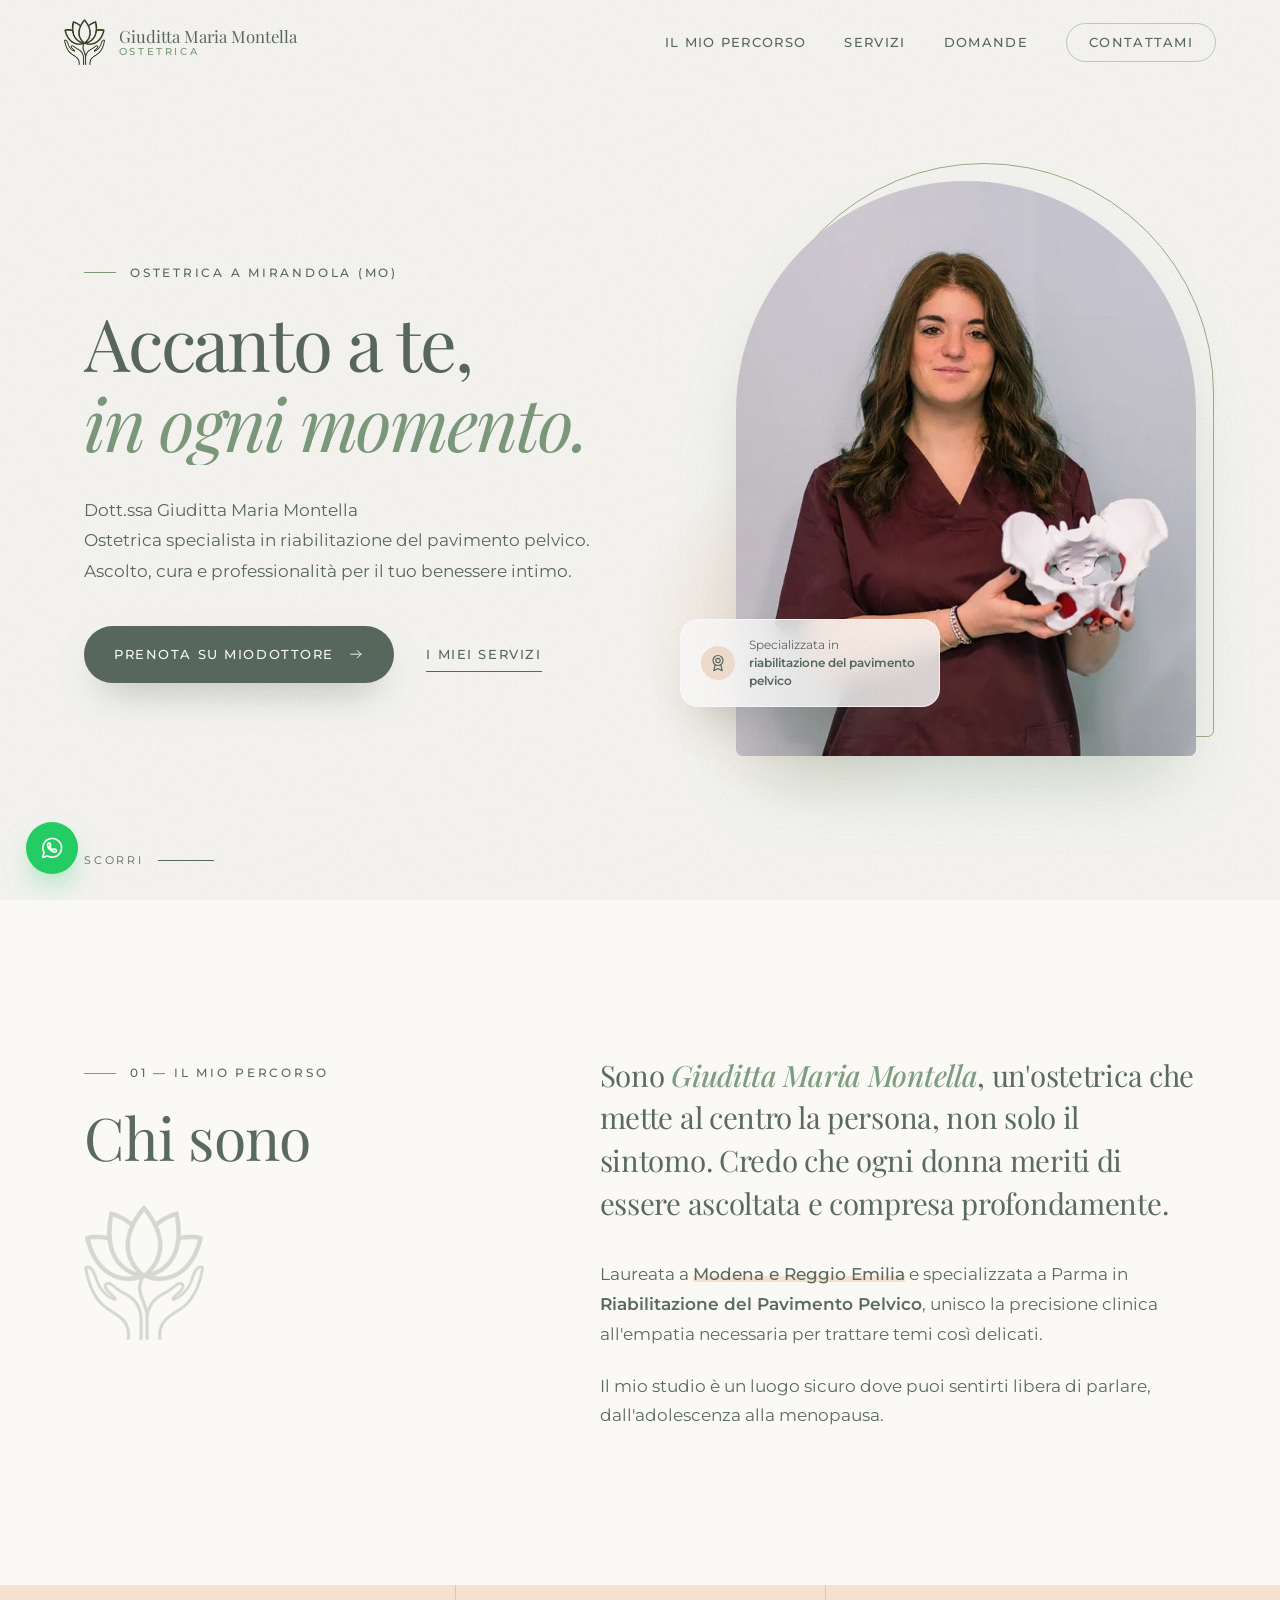
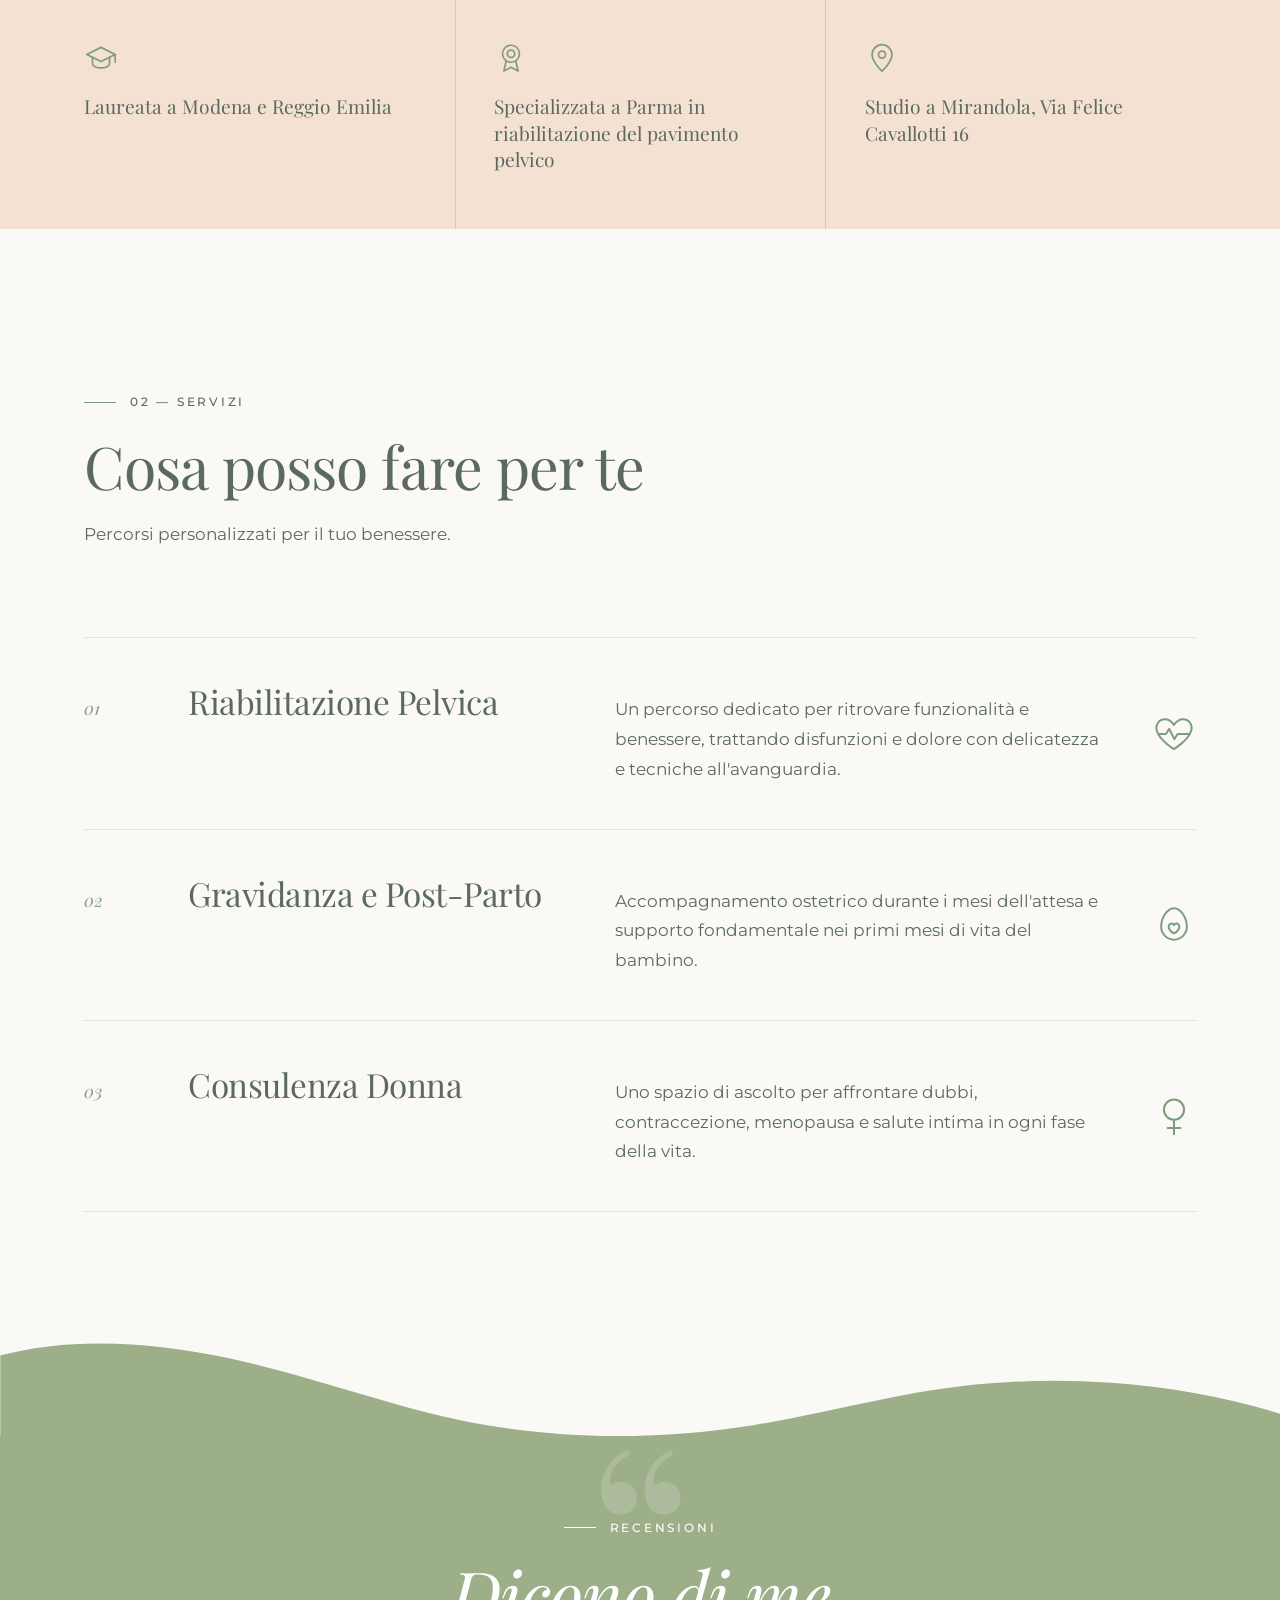
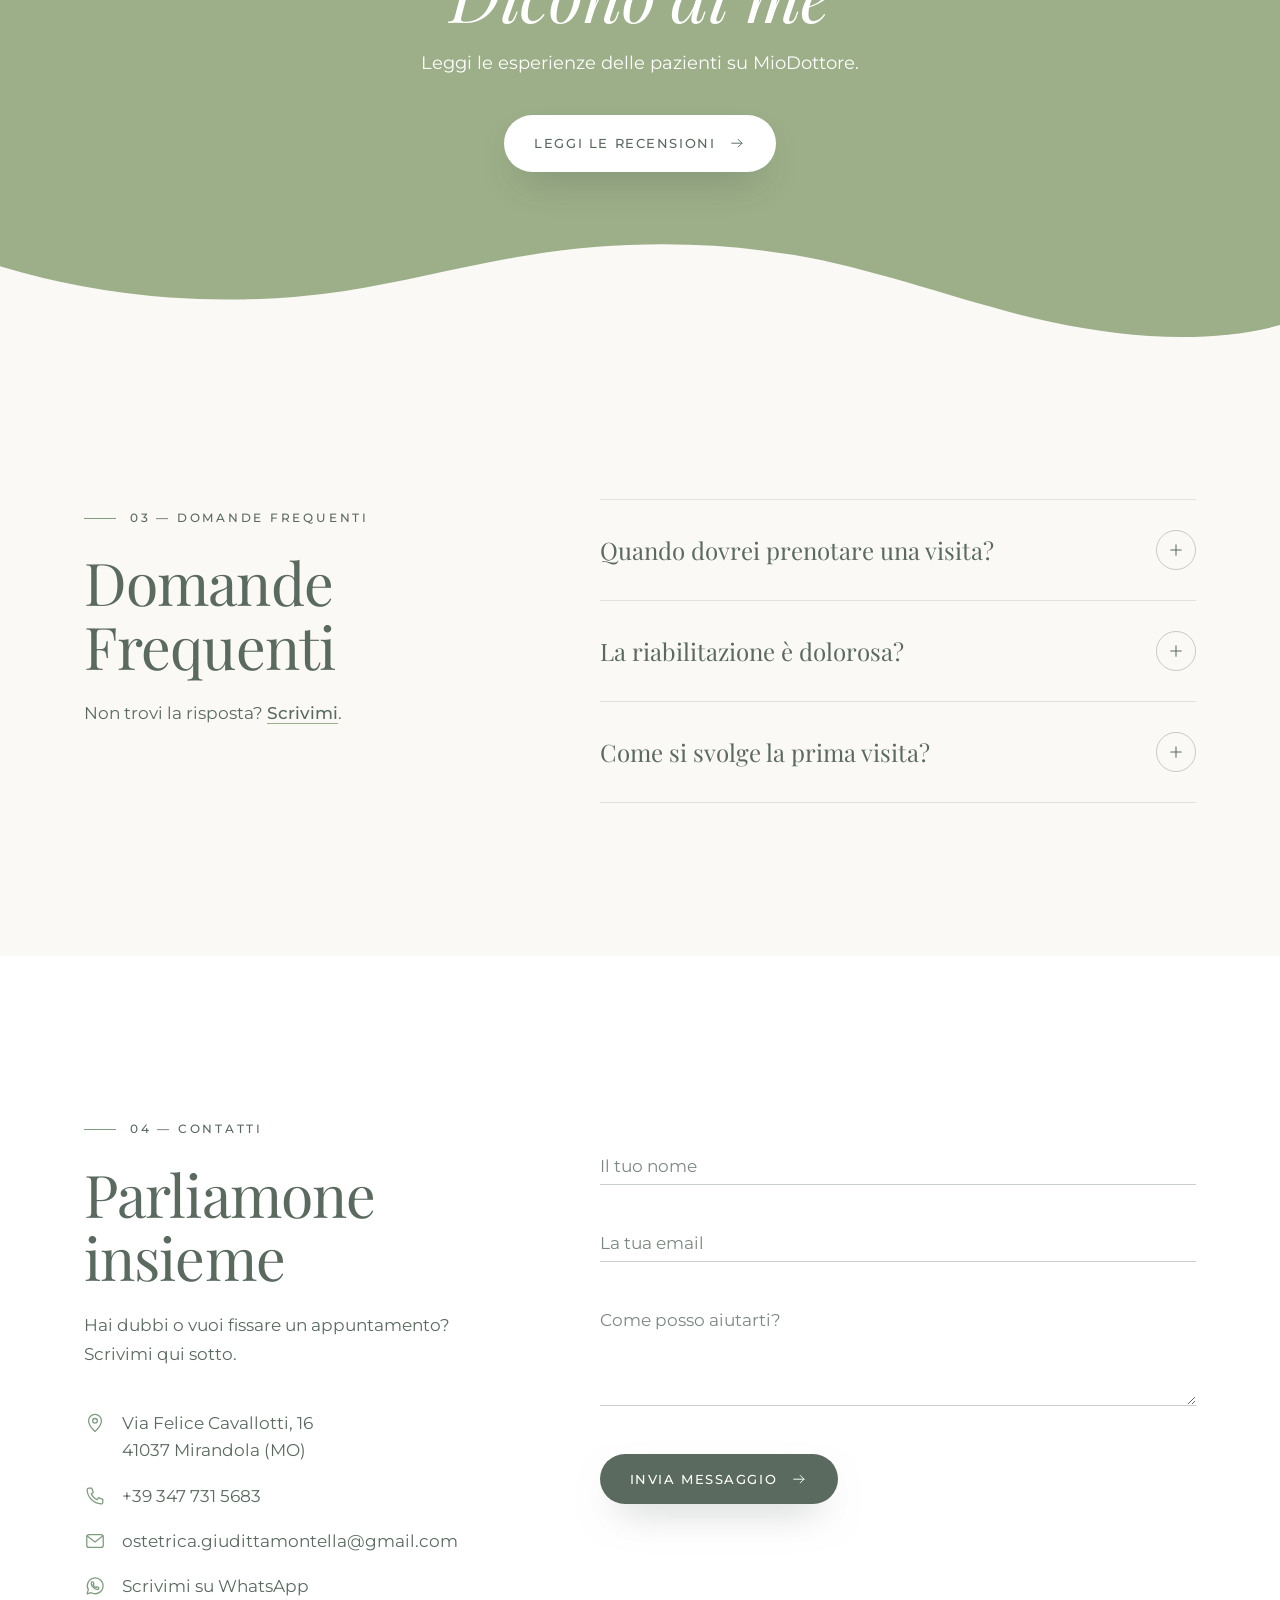
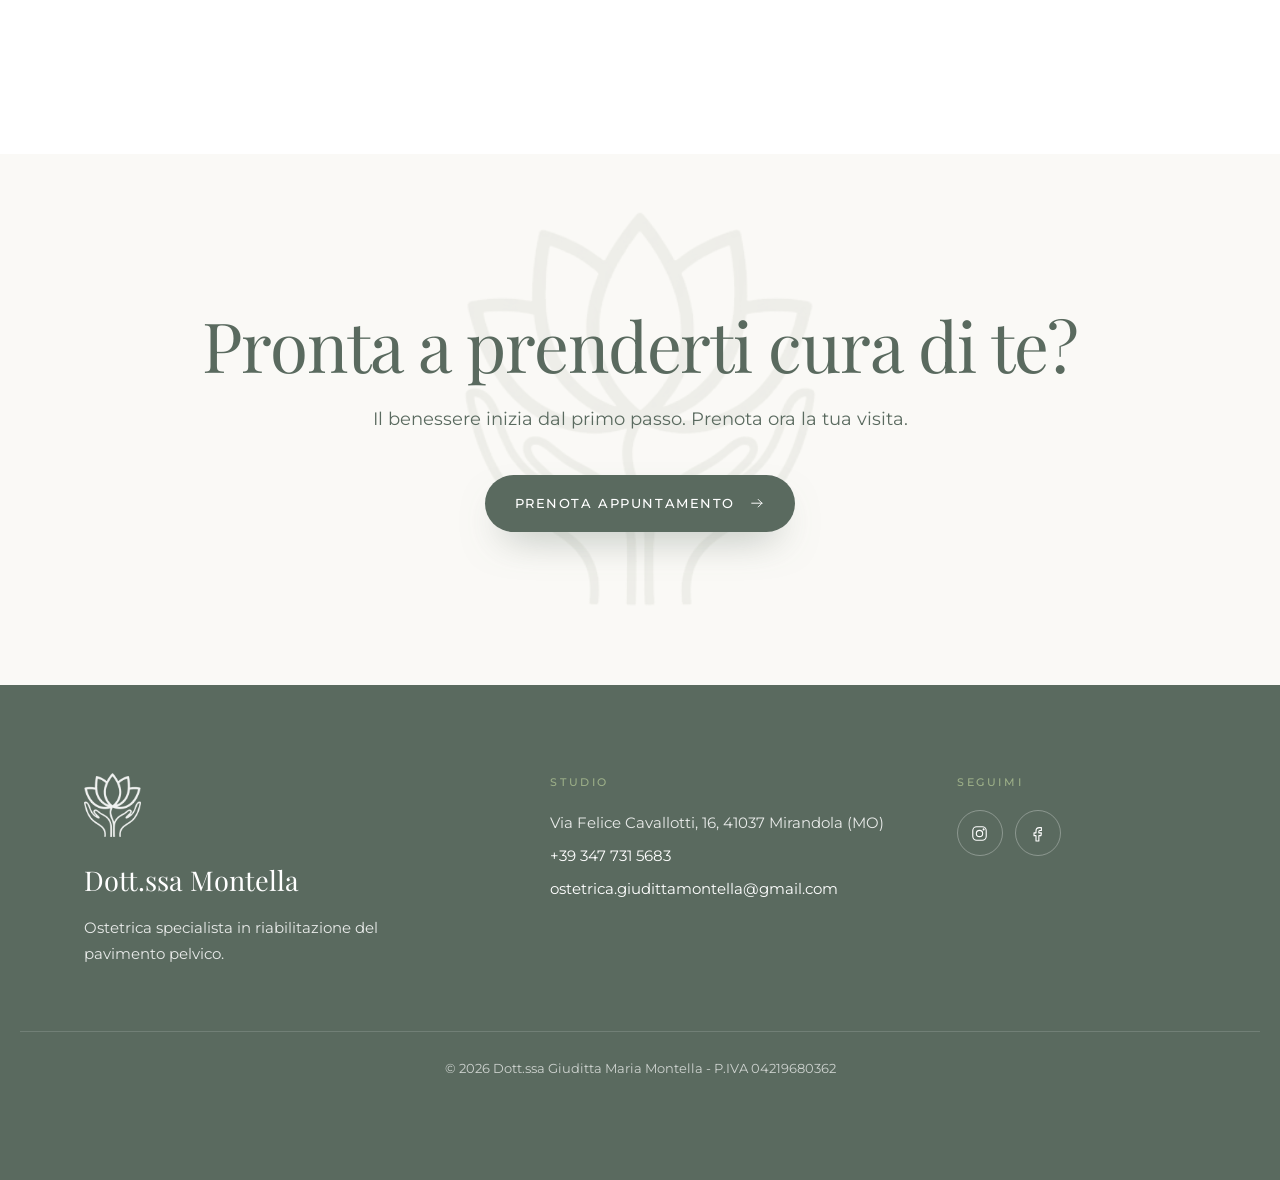
==== commit 00b45eea: "Restyling premium: tipografia editoriale, animazioni e prestazioni - Hero con titolo grande in Playf" ====
--- a/index.html
+++ b/index.html
@@ -5,6 +5,9 @@
     <meta name="viewport" content="width=device-width, initial-scale=1.0">
     <title>Ostetrica Specialista | Riabilitazione Pavimento Pelvico</title>
     <meta name="description" content="Ostetrica specialista in riabilitazione del pavimento pelvico. Gravidanza, post-parto e salute della donna a Mirandola (MO).">
+    <link rel="canonical" href="https://irenegambuzzi.github.io/ostetrica-pavimento-pelvico/">
+    <meta name="theme-color" content="#FAF9F6">
+    <script>document.documentElement.classList.add('js');</script>
 
     <!-- Anteprima social (WhatsApp, Facebook, ecc.) -->
     <meta property="og:type" content="website">
@@ -22,214 +25,342 @@
     <link rel="icon" type="image/png" sizes="32x32" href="assets/favicon-32.png">
     <link rel="apple-touch-icon" sizes="180x180" href="assets/apple-touch-icon.png">
 
-    <link href="https://fonts.googleapis.com/css2?family=Playfair+Display:ital,wght@0,400;0,700&family=Montserrat:wght@300;400;600&display=swap" rel="stylesheet">
-    <link rel="stylesheet" href="https://cdnjs.cloudflare.com/ajax/libs/font-awesome/6.4.0/css/all.min.css">
+    <!-- Font -->
+    <link rel="preconnect" href="https://fonts.googleapis.com">
+    <link rel="preconnect" href="https://fonts.gstatic.com" crossorigin>
+    <link href="https://fonts.googleapis.com/css2?family=Montserrat:wght@300;400;500;600&family=Playfair+Display:ital,wght@0,400;0,500;1,400;1,500&display=swap" rel="stylesheet">
 
     <link rel="stylesheet" href="css/style.css">
+
+    <!-- Dati strutturati per Google -->
+    <script type="application/ld+json">
+    {
+        "@context": "https://schema.org",
+        "@type": "MedicalBusiness",
+        "name": "Dott.ssa Giuditta Maria Montella – Ostetrica",
+        "description": "Ostetrica specialista in riabilitazione del pavimento pelvico. Gravidanza, post-parto e salute della donna a Mirandola (MO).",
+        "url": "https://irenegambuzzi.github.io/ostetrica-pavimento-pelvico/",
+        "image": "https://irenegambuzzi.github.io/ostetrica-pavimento-pelvico/assets/foto-giuditta.jpg",
+        "logo": "https://irenegambuzzi.github.io/ostetrica-pavimento-pelvico/assets/logo.png",
+        "telephone": "+39 347 731 5683",
+        "email": "ostetrica.giudittamontella@gmail.com",
+        "vatID": "IT04219680362",
+        "address": {
+            "@type": "PostalAddress",
+            "streetAddress": "Via Felice Cavallotti, 16",
+            "postalCode": "41037",
+            "addressLocality": "Mirandola",
+            "addressRegion": "MO",
+            "addressCountry": "IT"
+        },
+        "employee": {
+            "@type": "Person",
+            "name": "Giuditta Maria Montella",
+            "jobTitle": "Ostetrica"
+        },
+        "sameAs": [
+            "https://www.instagram.com/ostetrica_giudittamontella/",
+            "https://www.facebook.com/share/1KZBrsP2gh/?mibextid=wwXIfr",
+            "https://www.miodottore.it/giuditta-maria-montella/ostetrica/mirandola"
+        ]
+    }
+    </script>
 </head>
 <body>
 
-    <!-- Preloader -->
-    <div id="preloader" class="preloader">
-        <img src="assets/logo.png" alt="" class="lotus-animation">
-    </div>
-
-    <!-- Scroll Progress Bar -->
-    <div class="progress-container">
-        <div class="progress-bar" id="myBar"></div>
-    </div>
-
-    <!-- Sfondo animato fluido -->
-    <div class="background-shapes">
-        <div class="blob blob-1"></div>
-        <div class="blob blob-2"></div>
-        <div class="blob blob-3"></div>
-    </div>
-
-    <nav>
-        <div class="logo">
-            <img src="assets/logo.png" alt="Dott.ssa Montella Logo">
-        </div>
-        <!-- Icona Hamburger per Mobile -->
+    <!-- Icone disegnate a tratto sottile -->
+    <svg width="0" height="0" style="position:absolute" aria-hidden="true">
+        <defs>
+            <symbol id="i-cap" viewBox="0 0 24 24"><path d="M2 9.5 12 4.5l10 5-10 5z"/><path d="M6 11.5V16c0 1.6 2.7 3 6 3s6-1.4 6-3v-4.5"/><path d="M22 9.5v5.5"/></symbol>
+            <symbol id="i-award" viewBox="0 0 24 24"><circle cx="12" cy="9" r="6"/><circle cx="12" cy="9" r="2.6"/><path d="m8.6 14-1.6 7.2 5-2.6 5 2.6-1.6-7.2"/></symbol>
+            <symbol id="i-pin" viewBox="0 0 24 24"><path d="M12 21.2s-7-6.1-7-11.6a7 7 0 0 1 14 0c0 5.5-7 11.6-7 11.6z"/><circle cx="12" cy="9.6" r="2.5"/></symbol>
+            <symbol id="i-pulse" viewBox="0 0 24 24"><path d="M12 20.2s-7.6-4.6-9.3-9.7C1.6 7.2 3.7 4 7.1 4c2 0 3.5 1.1 4.9 3 1.4-1.9 2.9-3 4.9-3 3.4 0 5.5 3.2 4.4 6.5-1.7 5.1-9.3 9.7-9.3 9.7z"/><path d="M4 12h3.6l1.8-2.8 2.8 5.6 1.8-2.8H20"/></symbol>
+            <symbol id="i-bloom" viewBox="0 0 24 24"><path d="M12 2.8c3.9 0 7 5.6 7 10.2a7 7 0 0 1-14 0c0-4.6 3.1-10.2 7-10.2z"/><path d="M12 16.6s-2.9-1.7-2.9-3.7c0-1 .8-1.7 1.6-1.7.6 0 1 .3 1.3.8.3-.5.7-.8 1.3-.8.8 0 1.6.7 1.6 1.7 0 2-2.9 3.7-2.9 3.7z"/></symbol>
+            <symbol id="i-venus" viewBox="0 0 24 24"><circle cx="12" cy="8.5" r="5.5"/><path d="M12 14v8M8.5 18.5h7"/></symbol>
+            <symbol id="i-arrow" viewBox="0 0 24 24"><path d="M4 12h15M13.5 6.5 19 12l-5.5 5.5"/></symbol>
+            <symbol id="i-plus" viewBox="0 0 24 24"><path d="M12 5v14M5 12h14"/></symbol>
+            <symbol id="i-up" viewBox="0 0 24 24"><path d="M12 19V5M6.5 10.5 12 5l5.5 5.5"/></symbol>
+            <symbol id="i-phone" viewBox="0 0 24 24"><path d="M5.2 3.5h3.2l1.8 4.6-2.3 1.5a11.5 11.5 0 0 0 6.5 6.5l1.5-2.3 4.6 1.8v3.2a1.8 1.8 0 0 1-1.9 1.8C10.4 20 4 13.6 3.4 5.4a1.8 1.8 0 0 1 1.8-1.9z"/></symbol>
+            <symbol id="i-mail" viewBox="0 0 24 24"><rect x="3" y="5" width="18" height="14" rx="2.5"/><path d="m3.5 6.5 8.5 6.5 8.5-6.5"/></symbol>
+            <symbol id="i-whatsapp" viewBox="0 0 24 24"><path d="M3.4 20.6 4.7 16A8.6 8.6 0 1 1 8 19.3z"/><path d="M9 7.6c-.5 0-1.1.6-1.1 1.6 0 2.9 3.6 6.5 6.6 6.6 1 0 1.6-.6 1.6-1.1v-.9l-2-1-1 1c-1.3-.5-2.7-1.9-3.2-3.2l1-1-1-2z"/></symbol>
+            <symbol id="i-instagram" viewBox="0 0 24 24"><rect x="3.5" y="3.5" width="17" height="17" rx="5"/><circle cx="12" cy="12" r="4"/><circle cx="17.2" cy="6.8" r=".6"/></symbol>
+            <symbol id="i-facebook" viewBox="0 0 24 24"><path d="M14.5 8.2h2.4V4.6h-2.6c-2.6 0-4.2 1.7-4.2 4.3v2.3H7.6v3.5h2.5v6.7h3.6v-6.7h2.7l.5-3.5h-3.2V9.4c0-.8.3-1.2.8-1.2z"/></symbol>
+        </defs>
+    </svg>
+
+    <a class="skip-link" href="#percorso">Vai al contenuto</a>
+
+    <nav class="site-nav" id="siteNav">
+        <a href="#" class="brand" aria-label="Torna all'inizio">
+            <img src="assets/logo-small.png" alt="Dott.ssa Montella Logo" width="160" height="180">
+            <span class="brand-text">
+                <span class="brand-name">Giuditta Maria Montella</span>
+                <span class="brand-role">Ostetrica</span>
+            </span>
+        </a>
         <button class="burger" type="button" aria-label="Apri il menù" aria-expanded="false" aria-controls="nav-links">
-            <div class="line1"></div>
-            <div class="line2"></div>
-            <div class="line3"></div>
+            <span></span><span></span>
         </button>
         <ul class="nav-links" id="nav-links">
             <li><a href="#percorso">Il mio percorso</a></li>
             <li><a href="#servizi">Servizi</a></li>
-            <li><a href="#contatti" class="btn-nav">Contattami</a></li>
+            <li><a href="#domande">Domande</a></li>
+            <li><a href="#contatti" class="nav-cta">Contattami</a></li>
         </ul>
     </nav>
 
-    <header class="hero">
-        <div class="hero-content reveal">
-            <h1>Accanto a te,<br><span>in ogni momento.</span></h1>
-            <p>Dott.ssa Giuditta Maria Montella<br>Ostetrica specialista in riabilitazione del pavimento pelvico. <br>Ascolto, cura e professionalità per il tuo benessere intimo.</p>
-            <div class="hero-buttons">
-                <a href="https://www.miodottore.it/giuditta-maria-montella/ostetrica/mirandola" target="_blank" rel="noopener" class="btn">Prenota su MioDottore</a>
-                <a href="#servizi" class="btn btn-alt">I miei servizi</a>
-            </div>
-        </div>
-        <div class="hero-photo reveal">
-            <img src="assets/foto-giuditta.jpg" alt="Giuditta Maria Montella, ostetrica, con un modello del bacino" width="826" height="1032">
-        </div>
+    <header class="hero wrap">
+        <div class="hero-content">
+            <p class="eyebrow hero-in" style="--d:.1s">Ostetrica a Mirandola (MO)</p>
+            <h1 aria-label="Accanto a te, in ogni momento.">
+                <span class="line" aria-hidden="true"><span class="w" style="--d:.2s">Accanto</span> <span class="w" style="--d:.28s">a</span> <span class="w" style="--d:.36s">te,</span></span>
+                <span class="line accent" aria-hidden="true"><span class="w" style="--d:.48s">in</span> <span class="w" style="--d:.56s">ogni</span> <span class="w" style="--d:.64s">momento.</span></span>
+            </h1>
+            <p class="hero-text hero-in" style="--d:.8s">Dott.ssa Giuditta Maria Montella<br>Ostetrica specialista in riabilitazione del pavimento pelvico. <br>Ascolto, cura e professionalità per il tuo benessere intimo.</p>
+            <div class="hero-buttons hero-in" style="--d:.92s">
+                <a href="https://www.miodottore.it/giuditta-maria-montella/ostetrica/mirandola" target="_blank" rel="noopener" class="btn">
+                    Prenota su MioDottore
+                    <svg class="ic" aria-hidden="true"><use href="#i-arrow"/></svg>
+                </a>
+                <a href="#servizi" class="link-arrow">I miei servizi</a>
+            </div>
+        </div>
+
+        <div class="hero-visual">
+            <div class="hero-photo">
+                <picture>
+                    <source type="image/webp" srcset="assets/foto-giuditta-600.webp 600w, assets/foto-giuditta.webp 826w" sizes="(max-width: 768px) 260px, 460px">
+                    <img src="assets/foto-giuditta.jpg" alt="Giuditta Maria Montella, ostetrica, con un modello del bacino" width="826" height="1032" fetchpriority="high">
+                </picture>
+            </div>
+            <div class="hero-badge hero-in" style="--d:1.1s">
+                <svg class="ic" aria-hidden="true"><use href="#i-award"/></svg>
+                <span>Specializzata in<br><strong>riabilitazione del pavimento pelvico</strong></span>
+            </div>
+        </div>
+
+        <a href="#percorso" class="scroll-cue hero-in" style="--d:1.3s" aria-label="Scorri alla sezione Chi sono">
+            <span>Scorri</span><i aria-hidden="true"></i>
+        </a>
     </header>
 
-    <section id="percorso" class="about">
-        <div class="about-text reveal">
-            <div class="section-icon"><i class="fa-solid fa-leaf"></i></div>
-            <h2>Chi sono</h2>
-            <p>Sono <strong>Giuditta Maria Montella</strong>, un'ostetrica che mette al centro la persona, non solo il sintomo. Credo che ogni donna meriti di essere ascoltata e compresa profondamente.</p>
-            <p>Laureata a <span class="highlight">Modena e Reggio Emilia</span> e specializzata a Parma in <strong>Riabilitazione del Pavimento Pelvico</strong>, unisco la precisione clinica all'empatia necessaria per trattare temi così delicati.</p>
-            <p>Il mio studio è un luogo sicuro dove puoi sentirti libera di parlare, dall'adolescenza alla menopausa.</p>
-        </div>
-    </section>
-
-    <!-- Punti chiave -->
-    <section class="stats reveal">
-        <div class="stat-item">
-            <div class="stat-icon"><i class="fa-solid fa-graduation-cap"></i></div>
-            <p>Laureata a Modena e Reggio Emilia</p>
-        </div>
-        <div class="stat-item">
-            <div class="stat-icon"><i class="fa-solid fa-award"></i></div>
-            <p>Specializzata a Parma in riabilitazione del pavimento pelvico</p>
-        </div>
-        <div class="stat-item">
-            <div class="stat-icon"><i class="fa-solid fa-location-dot"></i></div>
-            <p>Studio a Mirandola, Via Felice Cavallotti 16</p>
-        </div>
-    </section>
-
-    <section id="servizi" class="services">
-        <div class="reveal">
-            <h2>Cosa posso fare per te</h2>
-            <p>Percorsi personalizzati per il tuo benessere.</p>
-        </div>
-
-        <div class="services-grid reveal">
-            <div class="service-card">
-                <div class="icon"><i class="fa-solid fa-heart-pulse"></i></div>
-                <h3>Riabilitazione Pelvica</h3>
-                <p>Un percorso dedicato per ritrovare funzionalità e benessere, trattando disfunzioni e dolore con delicatezza e tecniche all'avanguardia.</p>
-            </div>
-
-            <div class="service-card">
-                <div class="icon"><i class="fa-solid fa-baby-carriage"></i></div>
-                <h3>Gravidanza e Post-Parto</h3>
-                <p>Accompagnamento ostetrico durante i mesi dell'attesa e supporto fondamentale nei primi mesi di vita del bambino.</p>
-            </div>
-
-            <div class="service-card">
-                <div class="icon"><i class="fa-solid fa-venus"></i></div>
-                <h3>Consulenza Donna</h3>
-                <p>Uno spazio di ascolto per affrontare dubbi, contraccezione, menopausa e salute intima in ogni fase della vita.</p>
-            </div>
-        </div>
-    </section>
-
-    <!-- Recensioni con Onde -->
-    <div class="wave-divider top">
-        <svg xmlns="http://www.w3.org/2000/svg" viewBox="0 0 1200 120" preserveAspectRatio="none" aria-hidden="true">
-            <path d="M321.39,56.44c58-10.79,114.16-30.13,172-41.86,82.39-16.72,168.19-17.73,250.45-.39C823.78,31,906.67,72,985.66,92.83c70.05,18.48,146.53,26.09,214.34,3V0H0V27.35A600.21,600.21,0,0,0,321.39,56.44Z" class="shape-fill"></path>
-        </svg>
-    </div>
-
-    <section class="testimonials reveal">
-        <h2>Dicono di me</h2>
-        <p>Leggi le esperienze delle pazienti su MioDottore.</p>
-        <a href="https://www.miodottore.it/giuditta-maria-montella/ostetrica/mirandola" target="_blank" rel="noopener" class="btn btn-white">Leggi le recensioni</a>
-    </section>
-
-    <div class="wave-divider bottom">
-        <svg xmlns="http://www.w3.org/2000/svg" viewBox="0 0 1200 120" preserveAspectRatio="none" aria-hidden="true">
-            <path d="M321.39,56.44c58-10.79,114.16-30.13,172-41.86,82.39-16.72,168.19-17.73,250.45-.39C823.78,31,906.67,72,985.66,92.83c70.05,18.48,146.53,26.09,214.34,3V0H0V27.35A600.21,600.21,0,0,0,321.39,56.44Z" class="shape-fill"></path>
-        </svg>
-    </div>
-
-    <!-- Sezione FAQ -->
-    <section class="faq reveal">
-        <h2>Domande Frequenti</h2>
-        <div class="accordion">
-            <div class="accordion-item">
-                <div class="accordion-header">
-                    Quando dovrei prenotare una visita?
-                    <i class="fa-solid fa-chevron-down"></i>
-                </div>
-                <div class="accordion-content">
-                    <p>È consigliabile prenotare una visita in qualsiasi momento tu senta il bisogno di un controllo, sia in gravidanza, nel post-parto o per problematiche legate al pavimento pelvico. La prevenzione è fondamentale.</p>
-                </div>
-            </div>
-            <div class="accordion-item">
-                <div class="accordion-header">
-                    La riabilitazione è dolorosa?
-                    <i class="fa-solid fa-chevron-down"></i>
-                </div>
-                <div class="accordion-content">
-                    <p>Le tecniche utilizzate sono delicate e rispettose del tuo corpo. Il percorso è sempre graduale e si adatta al tuo comfort: ogni passo si concorda insieme.</p>
-                </div>
-            </div>
-            <div class="accordion-item">
-                <div class="accordion-header">
-                    Come si svolge la prima visita?
-                    <i class="fa-solid fa-chevron-down"></i>
-                </div>
-                <div class="accordion-content">
-                    <p>La prima visita consiste in un colloquio approfondito per conoscere la tua storia e i tuoi bisogni, seguito da una valutazione fisica accurata ma delicata.</p>
-                </div>
-            </div>
-        </div>
-    </section>
-
-    <section id="contatti" class="contact reveal">
-        <h2>Parliamone insieme</h2>
-        <p>Hai dubbi o vuoi fissare un appuntamento? Scrivimi qui sotto.</p>
-
-        <!-- Il modulo apre il programma di posta con il messaggio già compilato -->
-        <form class="contact-form" id="emailForm">
-            <div class="form-group"><input type="text" name="nome" placeholder="Il tuo nome" aria-label="Il tuo nome" required></div>
-            <div class="form-group"><input type="email" name="email" placeholder="La tua email" aria-label="La tua email" required></div>
-            <div class="form-group"><textarea name="messaggio" rows="5" placeholder="Come posso aiutarti?" aria-label="Il tuo messaggio" required></textarea></div>
-            <button type="submit" class="btn">Invia Messaggio</button>
-        </form>
-    </section>
-
-    <!-- CTA Finale -->
-    <section class="cta-final reveal">
-        <h2>Pronta a prenderti cura di te?</h2>
-        <p>Il benessere inizia dal primo passo. Prenota ora la tua visita.</p>
-        <a href="https://www.miodottore.it/giuditta-maria-montella/ostetrica/mirandola" target="_blank" rel="noopener" class="btn">Prenota Appuntamento</a>
-    </section>
+    <main>
+        <section id="percorso" class="about wrap">
+            <div class="about-head reveal">
+                <p class="eyebrow">01 — Il mio percorso</p>
+                <h2>Chi sono</h2>
+                <img src="assets/logo-small.png" alt="" class="about-mark" width="160" height="180" loading="lazy">
+            </div>
+            <div class="about-text">
+                <p class="lead reveal">Sono <strong>Giuditta Maria Montella</strong>, un'ostetrica che mette al centro la persona, non solo il sintomo. Credo che ogni donna meriti di essere ascoltata e compresa profondamente.</p>
+                <p class="reveal" style="--d:.1s">Laureata a <span class="highlight">Modena e Reggio Emilia</span> e specializzata a Parma in <strong>Riabilitazione del Pavimento Pelvico</strong>, unisco la precisione clinica all'empatia necessaria per trattare temi così delicati.</p>
+                <p class="reveal" style="--d:.2s">Il mio studio è un luogo sicuro dove puoi sentirti libera di parlare, dall'adolescenza alla menopausa.</p>
+            </div>
+        </section>
+
+        <!-- Punti chiave -->
+        <section class="stats" aria-label="Formazione e studio">
+            <div class="stats-inner wrap">
+                <div class="stat-item reveal">
+                    <svg class="ic" aria-hidden="true"><use href="#i-cap"/></svg>
+                    <p>Laureata a Modena e Reggio Emilia</p>
+                </div>
+                <div class="stat-item reveal" style="--d:.1s">
+                    <svg class="ic" aria-hidden="true"><use href="#i-award"/></svg>
+                    <p>Specializzata a Parma in riabilitazione del pavimento pelvico</p>
+                </div>
+                <div class="stat-item reveal" style="--d:.2s">
+                    <svg class="ic" aria-hidden="true"><use href="#i-pin"/></svg>
+                    <p>Studio a Mirandola, Via Felice Cavallotti 16</p>
+                </div>
+            </div>
+        </section>
+
+        <section id="servizi" class="services wrap">
+            <div class="section-head reveal">
+                <p class="eyebrow">02 — Servizi</p>
+                <h2>Cosa posso fare per te</h2>
+                <p>Percorsi personalizzati per il tuo benessere.</p>
+            </div>
+
+            <ol class="service-list">
+                <li class="service reveal">
+                    <span class="service-num">01</span>
+                    <h3>Riabilitazione Pelvica</h3>
+                    <p>Un percorso dedicato per ritrovare funzionalità e benessere, trattando disfunzioni e dolore con delicatezza e tecniche all'avanguardia.</p>
+                    <svg class="ic service-ic" aria-hidden="true"><use href="#i-pulse"/></svg>
+                </li>
+                <li class="service reveal">
+                    <span class="service-num">02</span>
+                    <h3>Gravidanza e Post-Parto</h3>
+                    <p>Accompagnamento ostetrico durante i mesi dell'attesa e supporto fondamentale nei primi mesi di vita del bambino.</p>
+                    <svg class="ic service-ic" aria-hidden="true"><use href="#i-bloom"/></svg>
+                </li>
+                <li class="service reveal">
+                    <span class="service-num">03</span>
+                    <h3>Consulenza Donna</h3>
+                    <p>Uno spazio di ascolto per affrontare dubbi, contraccezione, menopausa e salute intima in ogni fase della vita.</p>
+                    <svg class="ic service-ic" aria-hidden="true"><use href="#i-venus"/></svg>
+                </li>
+            </ol>
+        </section>
+
+        <!-- Recensioni con Onde -->
+        <div class="wave-divider top" aria-hidden="true">
+            <svg xmlns="http://www.w3.org/2000/svg" viewBox="0 0 1200 120" preserveAspectRatio="none">
+                <path d="M321.39,56.44c58-10.79,114.16-30.13,172-41.86,82.39-16.72,168.19-17.73,250.45-.39C823.78,31,906.67,72,985.66,92.83c70.05,18.48,146.53,26.09,214.34,3V0H0V27.35A600.21,600.21,0,0,0,321.39,56.44Z" class="shape-fill"></path>
+            </svg>
+        </div>
+
+        <section class="testimonials">
+            <div class="testimonials-inner reveal">
+                <span class="quote-mark" aria-hidden="true">&ldquo;</span>
+                <p class="eyebrow eyebrow-light">Recensioni</p>
+                <h2>Dicono di me</h2>
+                <p>Leggi le esperienze delle pazienti su MioDottore.</p>
+                <a href="https://www.miodottore.it/giuditta-maria-montella/ostetrica/mirandola" target="_blank" rel="noopener" class="btn btn-white">
+                    Leggi le recensioni
+                    <svg class="ic" aria-hidden="true"><use href="#i-arrow"/></svg>
+                </a>
+            </div>
+        </section>
+
+        <div class="wave-divider bottom" aria-hidden="true">
+            <svg xmlns="http://www.w3.org/2000/svg" viewBox="0 0 1200 120" preserveAspectRatio="none">
+                <path d="M321.39,56.44c58-10.79,114.16-30.13,172-41.86,82.39-16.72,168.19-17.73,250.45-.39C823.78,31,906.67,72,985.66,92.83c70.05,18.48,146.53,26.09,214.34,3V0H0V27.35A600.21,600.21,0,0,0,321.39,56.44Z" class="shape-fill"></path>
+            </svg>
+        </div>
+
+        <!-- Sezione FAQ -->
+        <section id="domande" class="faq wrap">
+            <div class="section-head reveal">
+                <p class="eyebrow">03 — Domande frequenti</p>
+                <h2>Domande Frequenti</h2>
+                <p class="faq-note">Non trovi la risposta? <a href="#contatti">Scrivimi</a>.</p>
+            </div>
+            <div class="accordion reveal" style="--d:.1s">
+                <div class="accordion-item">
+                    <h3>
+                        <button class="accordion-header" type="button" aria-expanded="false" aria-controls="faq-1" id="faq-1-btn">
+                            Quando dovrei prenotare una visita?
+                            <svg class="ic" aria-hidden="true"><use href="#i-plus"/></svg>
+                        </button>
+                    </h3>
+                    <div class="accordion-content" id="faq-1" role="region" aria-labelledby="faq-1-btn">
+                        <p>È consigliabile prenotare una visita in qualsiasi momento tu senta il bisogno di un controllo, sia in gravidanza, nel post-parto o per problematiche legate al pavimento pelvico. La prevenzione è fondamentale.</p>
+                    </div>
+                </div>
+                <div class="accordion-item">
+                    <h3>
+                        <button class="accordion-header" type="button" aria-expanded="false" aria-controls="faq-2" id="faq-2-btn">
+                            La riabilitazione è dolorosa?
+                            <svg class="ic" aria-hidden="true"><use href="#i-plus"/></svg>
+                        </button>
+                    </h3>
+                    <div class="accordion-content" id="faq-2" role="region" aria-labelledby="faq-2-btn">
+                        <p>Le tecniche utilizzate sono delicate e rispettose del tuo corpo. Il percorso è sempre graduale e si adatta al tuo comfort: ogni passo si concorda insieme.</p>
+                    </div>
+                </div>
+                <div class="accordion-item">
+                    <h3>
+                        <button class="accordion-header" type="button" aria-expanded="false" aria-controls="faq-3" id="faq-3-btn">
+                            Come si svolge la prima visita?
+                            <svg class="ic" aria-hidden="true"><use href="#i-plus"/></svg>
+                        </button>
+                    </h3>
+                    <div class="accordion-content" id="faq-3" role="region" aria-labelledby="faq-3-btn">
+                        <p>La prima visita consiste in un colloquio approfondito per conoscere la tua storia e i tuoi bisogni, seguito da una valutazione fisica accurata ma delicata.</p>
+                    </div>
+                </div>
+            </div>
+        </section>
+
+        <section id="contatti" class="contact">
+            <div class="contact-inner wrap">
+                <div class="contact-info reveal">
+                    <p class="eyebrow">04 — Contatti</p>
+                    <h2>Parliamone insieme</h2>
+                    <p>Hai dubbi o vuoi fissare un appuntamento? Scrivimi qui sotto.</p>
+                    <ul class="contact-list">
+                        <li><svg class="ic" aria-hidden="true"><use href="#i-pin"/></svg><span>Via Felice Cavallotti, 16<br>41037 Mirandola (MO)</span></li>
+                        <li><svg class="ic" aria-hidden="true"><use href="#i-phone"/></svg><a href="tel:+393477315683">+39 347 731 5683</a></li>
+                        <li><svg class="ic" aria-hidden="true"><use href="#i-mail"/></svg><a href="mailto:ostetrica.giudittamontella@gmail.com">ostetrica.giudittamontella<wbr>@gmail.com</a></li>
+                        <li><svg class="ic" aria-hidden="true"><use href="#i-whatsapp"/></svg><a href="https://wa.me/393477315683" target="_blank" rel="noopener">Scrivimi su WhatsApp</a></li>
+                    </ul>
+                </div>
+
+                <!-- Il modulo apre il programma di posta con il messaggio già compilato -->
+                <form class="contact-form reveal" id="emailForm" style="--d:.1s">
+                    <div class="field">
+                        <input type="text" id="f-nome" name="nome" placeholder=" " autocomplete="name" required>
+                        <label for="f-nome">Il tuo nome</label>
+                    </div>
+                    <div class="field">
+                        <input type="email" id="f-email" name="email" placeholder=" " autocomplete="email" required>
+                        <label for="f-email">La tua email</label>
+                    </div>
+                    <div class="field">
+                        <textarea id="f-msg" name="messaggio" rows="4" placeholder=" " required></textarea>
+                        <label for="f-msg">Come posso aiutarti?</label>
+                    </div>
+                    <button type="submit" class="btn">
+                        Invia Messaggio
+                        <svg class="ic" aria-hidden="true"><use href="#i-arrow"/></svg>
+                    </button>
+                </form>
+            </div>
+        </section>
+
+        <!-- CTA Finale -->
+        <section class="cta-final">
+            <img src="assets/logo.png" alt="" class="cta-mark" width="337" height="421" loading="lazy">
+            <div class="cta-inner reveal">
+                <h2>Pronta a prenderti cura di te?</h2>
+                <p>Il benessere inizia dal primo passo. Prenota ora la tua visita.</p>
+                <a href="https://www.miodottore.it/giuditta-maria-montella/ostetrica/mirandola" target="_blank" rel="noopener" class="btn">
+                    Prenota Appuntamento
+                    <svg class="ic" aria-hidden="true"><use href="#i-arrow"/></svg>
+                </a>
+            </div>
+        </section>
+    </main>
 
     <!-- Scroll to Top Button -->
     <a href="#" class="scroll-top" aria-label="Torna su">
-        <i class="fa-solid fa-arrow-up" aria-hidden="true"></i>
+        <svg class="ic" aria-hidden="true"><use href="#i-up"/></svg>
     </a>
 
     <!-- WhatsApp Button -->
     <a href="https://wa.me/393477315683" class="whatsapp-btn" target="_blank" rel="noopener" aria-label="Scrivimi su WhatsApp">
-        <i class="fa-brands fa-whatsapp" aria-hidden="true"></i>
+        <svg class="ic" aria-hidden="true"><use href="#i-whatsapp"/></svg>
     </a>
 
-    <footer>
-        <div class="footer-content">
-            <img src="assets/logo.png" alt="" class="footer-logo-img">
-            <div class="footer-logo">Dott.ssa Montella</div>
+    <footer class="site-footer">
+        <div class="footer-grid wrap">
+            <div class="footer-brand">
+                <img src="assets/logo-small.png" alt="" class="footer-logo-img" width="160" height="180" loading="lazy">
+                <div class="footer-logo">Dott.ssa Montella</div>
+                <p>Ostetrica specialista in riabilitazione del pavimento pelvico.</p>
+            </div>
             <div class="footer-info">
-                <p><i class="fa-solid fa-location-dot" aria-hidden="true"></i> Via Felice Cavallotti, 16, 41037 Mirandola (MO)</p>
-                <p><i class="fa-solid fa-phone" aria-hidden="true"></i> <a href="tel:+393477315683">+39 347 731 5683</a></p>
-                <p><i class="fa-solid fa-envelope" aria-hidden="true"></i> <a href="mailto:ostetrica.giudittamontella@gmail.com">ostetrica.giudittamontella@gmail.com</a></p>
-            </div>
-            <div class="social-links">
-                <a href="https://www.instagram.com/ostetrica_giudittamontella/" target="_blank" rel="noopener" aria-label="Instagram"><i class="fa-brands fa-instagram" aria-hidden="true"></i></a>
-                <a href="https://www.facebook.com/share/1KZBrsP2gh/?mibextid=wwXIfr" target="_blank" rel="noopener" aria-label="Facebook"><i class="fa-brands fa-facebook-f" aria-hidden="true"></i></a>
-            </div>
+                <p class="footer-label">Studio</p>
+                <p>Via Felice Cavallotti, 16, 41037 Mirandola (MO)</p>
+                <p><a href="tel:+393477315683">+39 347 731 5683</a></p>
+                <p><a href="mailto:ostetrica.giudittamontella@gmail.com">ostetrica.giudittamontella<wbr>@gmail.com</a></p>
+            </div>
+            <div class="footer-social">
+                <p class="footer-label">Seguimi</p>
+                <div class="social-links">
+                    <a href="https://www.instagram.com/ostetrica_giudittamontella/" target="_blank" rel="noopener" aria-label="Instagram"><svg class="ic" aria-hidden="true"><use href="#i-instagram"/></svg></a>
+                    <a href="https://www.facebook.com/share/1KZBrsP2gh/?mibextid=wwXIfr" target="_blank" rel="noopener" aria-label="Facebook"><svg class="ic" aria-hidden="true"><use href="#i-facebook"/></svg></a>
+                </div>
+            </div>
+        </div>
+        <div class="footer-bottom wrap">
             <p>&copy; 2026 Dott.ssa Giuditta Maria Montella - P.IVA 04219680362</p>
         </div>
     </footer>
 
-    <script src="js/script.js"></script>
+    <script src="js/script.js" defer></script>
 </body>
 </html>
--- a/css/style.css
+++ b/css/style.css
@@ -1,744 +1,1289 @@
+/* =========================================================
+   Dott.ssa Giuditta Maria Montella — Ostetrica
+   Palette: verde salvia, rosa cipria, bianco crema
+   Font: Playfair Display (titoli) + Montserrat (testo)
+   ========================================================= */
+
 :root {
-    --primary: #9CAF88; /* Verde Salvia */
+    --primary: #9CAF88;      /* Verde salvia */
     --primary-dark: #7E9C7E;
-    --accent: #F4E1D2; /* Rosa Pastello */
-    --bg-light: #FAF9F6; /* Bianco crema */
-    --text-dark: #5A6A5F; /* Grigio verdastro scuro per il testo */
-}
-
-* {
+    --accent: #F4E1D2;       /* Rosa cipria */
+    --bg-light: #FAF9F6;     /* Bianco crema */
+    --text-dark: #5A6A5F;    /* Grigio verdastro scuro */
+
+    --line: rgba(90, 106, 95, 0.16);
+    --line-strong: rgba(90, 106, 95, 0.32);
+    --shadow-sage: 0 40px 80px -30px rgba(126, 156, 126, 0.45);
+
+    --serif: 'Playfair Display', Georgia, 'Times New Roman', serif;
+    --sans: 'Montserrat', system-ui, -apple-system, 'Segoe UI', sans-serif;
+
+    --ease-out: cubic-bezier(0.22, 1, 0.36, 1);
+    --ease-in-out: cubic-bezier(0.65, 0, 0.35, 1);
+
+    --gutter: clamp(20px, 5vw, 64px);
+    --section: clamp(88px, 12vw, 160px);
+    --nav-h: 84px;
+}
+
+*,
+*::before,
+*::after {
     margin: 0;
     padding: 0;
     box-sizing: border-box;
+}
+
+html {
     scroll-behavior: smooth;
+    scroll-padding-top: calc(var(--nav-h) + 16px);
+    -webkit-text-size-adjust: 100%;
 }
 
 body {
-    font-family: 'Montserrat', sans-serif;
+    font-family: var(--sans);
+    font-size: 1.0625rem;
+    font-weight: 400;
+    line-height: 1.75;
     background-color: var(--bg-light);
     color: var(--text-dark);
-    overflow-x: hidden; /* Previene scroll orizzontale per animazioni */
-}
-
-/* Typography Mix */
+    overflow-x: hidden;
+    -webkit-font-smoothing: antialiased;
+    -moz-osx-font-smoothing: grayscale;
+    text-rendering: optimizeLegibility;
+}
+
+/* Grana leggera, effetto carta */
+body::after {
+    content: '';
+    position: fixed;
+    inset: 0;
+    pointer-events: none;
+    z-index: 3000;
+    opacity: 0.06;
+    mix-blend-mode: multiply;
+    background-image: url("data:image/svg+xml,%3Csvg xmlns='http://www.w3.org/2000/svg' width='180' height='180'%3E%3Cfilter id='n'%3E%3CfeTurbulence type='fractalNoise' baseFrequency='.85' numOctaves='2' stitchTiles='stitch'/%3E%3CfeColorMatrix values='0 0 0 0 0 0 0 0 0 0 0 0 0 0 0 0 0 0 1 0'/%3E%3C/filter%3E%3Crect width='100%25' height='100%25' filter='url(%23n)'/%3E%3C/svg%3E");
+}
+
+img { display: block; max-width: 100%; height: auto; }
+
+a { color: inherit; }
+
+::selection { background: var(--accent); color: var(--text-dark); }
+
+:focus-visible {
+    outline: 2px solid var(--primary-dark);
+    outline-offset: 3px;
+    border-radius: 4px;
+}
+
+.wrap {
+    width: 100%;
+    max-width: 1240px;
+    margin-inline: auto;
+    padding-inline: var(--gutter);
+}
+
+.skip-link {
+    position: absolute;
+    left: 16px;
+    top: -60px;
+    z-index: 4000;
+    background: var(--text-dark);
+    color: white;
+    padding: 10px 16px;
+    border-radius: 8px;
+    text-decoration: none;
+    font-size: 0.9rem;
+}
+
+.skip-link:focus { top: 16px; }
+
+/* Icone a tratto */
+.ic {
+    width: 1.25em;
+    height: 1.25em;
+    flex: none;
+    fill: none;
+    stroke: currentColor;
+    stroke-width: 1.4;
+    stroke-linecap: round;
+    stroke-linejoin: round;
+}
+
+/* ---------- Tipografia ---------- */
 h1, h2, h3, h4 {
-    font-family: 'Playfair Display', serif;
+    font-family: var(--serif);
+    font-weight: 400;
     color: var(--text-dark);
-}
-
-/* Navigation */
-nav {
+    letter-spacing: -0.015em;
+    text-wrap: balance;
+}
+
+h2 {
+    font-size: clamp(2.3rem, 4.6vw, 3.75rem);
+    line-height: 1.08;
+    margin-bottom: 22px;
+}
+
+.eyebrow {
+    display: inline-flex;
+    align-items: center;
+    gap: 14px;
+    font-size: 0.72rem;
+    font-weight: 500;
+    letter-spacing: 0.24em;
+    text-transform: uppercase;
+    color: var(--text-dark);
+    margin-bottom: 22px;
+}
+
+.eyebrow::before {
+    content: '';
+    width: 32px;
+    height: 1px;
+    background: var(--primary-dark);
+}
+
+.eyebrow-light { color: white; }
+.eyebrow-light::before { background: white; }
+
+strong { font-weight: 600; }
+
+.highlight {
+    color: var(--text-dark);
+    font-weight: 500;
+    background: linear-gradient(transparent 62%, var(--accent) 62%, var(--accent) 92%, transparent 92%);
+}
+
+/* ---------- Bottoni ---------- */
+.btn {
+    display: inline-flex;
+    align-items: center;
+    gap: 14px;
+    padding: 17px 30px;
+    background: var(--text-dark);
+    color: white;
+    border: none;
+    border-radius: 999px;
+    font-family: var(--sans);
+    font-size: 0.82rem;
+    font-weight: 500;
+    letter-spacing: 0.12em;
+    text-transform: uppercase;
+    text-decoration: none;
+    cursor: pointer;
+    position: relative;
+    overflow: hidden;
+    isolation: isolate;
+    transition: color 0.5s var(--ease-out), box-shadow 0.5s var(--ease-out);
+    box-shadow: 0 18px 40px -18px rgba(90, 106, 95, 0.6);
+}
+
+.btn::before {
+    content: '';
+    position: absolute;
+    inset: 0;
+    background: var(--primary-dark);
+    transform: translateY(101%);
+    border-radius: inherit;
+    transition: transform 0.55s var(--ease-out);
+    z-index: -1;
+}
+
+.btn .ic { transition: transform 0.55s var(--ease-out); }
+
+.btn:hover::before { transform: translateY(0); }
+.btn:hover .ic { transform: translateX(5px); }
+
+.btn-white {
+    background: white;
+    color: var(--text-dark);
+    box-shadow: 0 18px 40px -18px rgba(63, 76, 68, 0.45);
+}
+
+.btn-white::before { background: var(--accent); }
+
+.link-arrow {
+    position: relative;
+    font-size: 0.82rem;
+    font-weight: 500;
+    letter-spacing: 0.12em;
+    text-transform: uppercase;
+    text-decoration: none;
+    padding: 6px 0;
+}
+
+.link-arrow::after {
+    content: '';
+    position: absolute;
+    left: 0;
+    right: 0;
+    bottom: 0;
+    height: 1px;
+    background: currentColor;
+    transform-origin: right;
+    transition: transform 0.55s var(--ease-out);
+}
+
+.link-arrow:hover::after {
+    transform: scaleX(0);
+    transform-origin: left;
+}
+
+/* ---------- Navigazione ---------- */
+.site-nav {
+    position: fixed;
+    inset: 0 0 auto 0;
+    height: var(--nav-h);
+    z-index: 1000;
+    display: flex;
+    align-items: center;
+    justify-content: space-between;
+    padding-inline: var(--gutter);
+    transition: background-color 0.5s var(--ease-out), box-shadow 0.5s var(--ease-out), height 0.5s var(--ease-out);
+}
+
+.site-nav.scrolled {
+    --nav-h: 70px;
+    background: rgba(250, 249, 246, 0.86);
+    -webkit-backdrop-filter: blur(16px) saturate(1.2);
+    backdrop-filter: blur(16px) saturate(1.2);
+    box-shadow: 0 1px 0 var(--line);
+}
+
+.brand {
+    display: flex;
+    align-items: center;
+    gap: 14px;
+    text-decoration: none;
+}
+
+.brand img {
+    width: auto;
+    height: 46px;
+    transition: height 0.5s var(--ease-out);
+}
+
+.site-nav.scrolled .brand img { height: 40px; }
+
+.brand-text {
+    display: flex;
+    flex-direction: column;
+    line-height: 1.2;
+}
+
+.brand-name {
+    font-family: var(--serif);
+    font-size: 1.05rem;
+}
+
+.brand-role {
+    font-size: 0.62rem;
+    letter-spacing: 0.26em;
+    text-transform: uppercase;
+    color: var(--primary-dark);
+    font-weight: 500;
+}
+
+.nav-links {
+    display: flex;
+    list-style: none;
+    gap: clamp(20px, 3vw, 40px);
+    align-items: center;
+}
+
+.nav-links a {
+    position: relative;
+    text-decoration: none;
+    font-size: 0.8rem;
+    font-weight: 500;
+    letter-spacing: 0.1em;
+    text-transform: uppercase;
+    padding: 6px 0;
+}
+
+.nav-links a:not(.nav-cta)::after {
+    content: '';
+    position: absolute;
+    left: 0;
+    right: 0;
+    bottom: 0;
+    height: 1px;
+    background: currentColor;
+    transform: scaleX(0);
+    transform-origin: right;
+    transition: transform 0.5s var(--ease-out);
+}
+
+.nav-links a:not(.nav-cta):hover::after {
+    transform: scaleX(1);
+    transform-origin: left;
+}
+
+.nav-links .nav-cta {
+    padding: 11px 22px;
+    border: 1px solid var(--line-strong);
+    border-radius: 999px;
+    transition: background-color 0.4s var(--ease-out), color 0.4s var(--ease-out), border-color 0.4s var(--ease-out);
+}
+
+.nav-links .nav-cta:hover {
+    background: var(--text-dark);
+    border-color: var(--text-dark);
+    color: white;
+}
+
+.burger {
+    display: none;
+    width: 44px;
+    height: 44px;
+    border: 1px solid var(--line-strong);
+    border-radius: 50%;
+    background: transparent;
+    cursor: pointer;
+    position: relative;
+    z-index: 2;
+}
+
+.burger span {
+    position: absolute;
+    left: 13px;
+    right: 13px;
+    height: 1.5px;
+    background: var(--text-dark);
+    transition: transform 0.45s var(--ease-out), top 0.45s var(--ease-out);
+}
+
+.burger span:nth-child(1) { top: 17px; }
+.burger span:nth-child(2) { top: 25px; }
+
+.burger.toggle span:nth-child(1) { top: 21px; transform: rotate(45deg); }
+.burger.toggle span:nth-child(2) { top: 21px; transform: rotate(-45deg); }
+
+/* ---------- Hero ---------- */
+.hero {
+    min-height: 100vh;
+    min-height: 100svh;
+    display: grid;
+    grid-template-columns: 1.1fr 0.9fr;
+    align-items: center;
+    gap: clamp(40px, 6vw, 96px);
+    padding-top: calc(var(--nav-h) + 48px);
+    padding-bottom: 96px;
+    position: relative;
+}
+
+.hero h1 {
+    font-size: clamp(2.9rem, 5.7vw, 5.4rem);
+    line-height: 1.02;
+    letter-spacing: -0.03em;
+    margin-bottom: 30px;
+}
+
+.hero h1 .line {
+    display: block;
+    overflow: hidden;
+    padding-bottom: 0.08em;
+}
+
+.hero h1 .accent {
+    font-style: italic;
+    color: var(--primary-dark);
+}
+
+.hero h1 .w { display: inline-block; }
+
+.hero-text {
+    max-width: 34rem;
+    font-size: 1.05rem;
+    line-height: 1.8;
+}
+
+.hero-buttons {
+    display: flex;
+    flex-wrap: wrap;
+    align-items: center;
+    gap: 18px 32px;
+    margin-top: 40px;
+}
+
+.hero-visual {
+    position: relative;
+    justify-self: end;
+    width: 100%;
+    max-width: 460px;
+}
+
+.hero-photo {
+    position: relative;
+    isolation: isolate;
+}
+
+/* Arco disegnato a filo, sfalsato dietro la foto */
+.hero-photo::before {
+    content: '';
+    position: absolute;
+    inset: -18px -18px 18px 18px;
+    border: 1px solid var(--primary);
+    border-radius: 999px 999px 28px 28px;
+    z-index: -1;
+}
+
+/* Alone rosa cipria */
+.hero-photo::after {
+    content: '';
+    position: absolute;
+    width: 78%;
+    aspect-ratio: 1;
+    left: -22%;
+    bottom: -10%;
+    border-radius: 50%;
+    background: radial-gradient(circle, var(--accent) 0%, rgba(244, 225, 210, 0) 70%);
+    z-index: -2;
+}
+
+.hero-photo img {
+    width: 100%;
+    aspect-ratio: 826 / 1032;
+    object-fit: cover;
+    border-radius: 999px 999px 28px 28px;
+    box-shadow: var(--shadow-sage);
+}
+
+.hero-badge {
+    position: absolute;
+    left: -56px;
+    bottom: 48px;
+    display: flex;
+    align-items: center;
+    gap: 14px;
+    max-width: 260px;
+    padding: 16px 20px;
+    background: rgba(255, 255, 255, 0.82);
+    -webkit-backdrop-filter: blur(12px);
+    backdrop-filter: blur(12px);
+    border: 1px solid rgba(255, 255, 255, 0.9);
+    border-radius: 18px;
+    box-shadow: 0 24px 50px -24px rgba(90, 106, 95, 0.45);
+    font-size: 0.78rem;
+    line-height: 1.45;
+}
+
+.hero-badge .ic {
+    width: 34px;
+    height: 34px;
+    padding: 7px;
+    border-radius: 50%;
+    background: var(--accent);
+    color: var(--text-dark);
+}
+
+.hero-badge strong { font-weight: 600; }
+
+.scroll-cue {
+    position: absolute;
+    left: var(--gutter);
+    bottom: 30px;
+    display: flex;
+    align-items: center;
+    gap: 14px;
+    font-size: 0.68rem;
+    letter-spacing: 0.26em;
+    text-transform: uppercase;
+    text-decoration: none;
+}
+
+.scroll-cue i {
+    position: relative;
+    width: 56px;
+    height: 1px;
+    background: var(--line-strong);
+    overflow: hidden;
+}
+
+.scroll-cue i::after {
+    content: '';
+    position: absolute;
+    inset: 0;
+    background: var(--text-dark);
+    animation: cue 2.4s var(--ease-in-out) infinite;
+}
+
+@keyframes cue {
+    0% { transform: translateX(-100%); }
+    60%, 100% { transform: translateX(100%); }
+}
+
+/* Entrata della hero */
+.js .hero h1 .w {
+    transform: translateY(105%);
+    animation: rise 1.1s var(--ease-out) var(--d, 0s) forwards;
+}
+
+.js .hero-in {
+    opacity: 0;
+    transform: translateY(18px);
+    animation: fadeUp 1s var(--ease-out) var(--d, 0s) forwards;
+}
+
+.js .hero-photo {
+    clip-path: inset(100% 0 0 0 round 999px 999px 28px 28px);
+    animation: unveil 1.4s var(--ease-out) 0.15s forwards;
+}
+
+.js .hero-photo img {
+    transform: scale(1.12);
+    animation: settle 1.8s var(--ease-out) 0.15s forwards;
+}
+
+@keyframes rise { to { transform: translateY(0); } }
+@keyframes fadeUp { to { opacity: 1; transform: translateY(0); } }
+@keyframes unveil { to { clip-path: inset(-80px -80px -160px -200px round 0); } }
+@keyframes settle { to { transform: scale(1); } }
+
+/* ---------- Comparsa allo scroll ---------- */
+.js .reveal {
+    opacity: 0;
+    transform: translateY(36px);
+    transition: opacity 1.1s var(--ease-out) var(--d, 0s), transform 1.1s var(--ease-out) var(--d, 0s);
+}
+
+.js .reveal.active {
+    opacity: 1;
+    transform: none;
+}
+
+/* ---------- Chi sono ---------- */
+.about {
+    display: grid;
+    grid-template-columns: 5fr 7fr;
+    gap: clamp(40px, 7vw, 120px);
+    padding-top: var(--section);
+    padding-bottom: var(--section);
+}
+
+.about-head { position: relative; }
+
+.about-mark {
+    width: 120px;
+    margin-top: 36px;
+    opacity: 0.18;
+}
+
+.about-text p + p { margin-top: 22px; }
+
+.about-text .lead {
+    font-family: var(--serif);
+    font-size: clamp(1.4rem, 2.3vw, 1.85rem);
+    line-height: 1.45;
+    letter-spacing: -0.01em;
+    margin-bottom: 36px;
+}
+
+.about-text .lead strong {
+    font-weight: 500;
+    font-style: italic;
+    color: var(--primary-dark);
+}
+
+/* ---------- Punti chiave (fascia rosa) ---------- */
+.stats { background: var(--accent); }
+
+.stats-inner {
+    display: grid;
+    grid-template-columns: repeat(3, 1fr);
+}
+
+.stat-item {
+    display: flex;
+    flex-direction: column;
+    gap: 18px;
+    padding: 56px clamp(20px, 3vw, 44px);
+}
+
+.stat-item + .stat-item { border-left: 1px solid rgba(90, 106, 95, 0.2); }
+
+.stat-item:first-child { padding-left: 0; }
+
+.stat-item .ic {
+    width: 34px;
+    height: 34px;
+    color: var(--primary-dark);
+    stroke-width: 1.2;
+}
+
+.stat-item p {
+    font-family: var(--serif);
+    font-size: 1.2rem;
+    line-height: 1.4;
+}
+
+/* ---------- Servizi ---------- */
+.services {
+    padding-top: var(--section);
+    padding-bottom: calc(var(--section) * 0.8);
+}
+
+.section-head { max-width: 640px; }
+
+.section-head > p:last-child { font-size: 1.05rem; }
+
+.service-list {
+    list-style: none;
+    margin-top: clamp(48px, 7vw, 88px);
+    border-bottom: 1px solid var(--line);
+}
+
+.service {
+    display: grid;
+    grid-template-columns: 72px 1fr 1.25fr 56px;
+    gap: 32px;
+    align-items: baseline;
+    padding: 44px 0;
+    border-top: 1px solid var(--line);
+    position: relative;
+}
+
+.service::before {
+    content: '';
+    position: absolute;
+    left: 0;
+    top: -1px;
+    height: 1px;
+    width: 100%;
+    background: var(--primary-dark);
+    transform: scaleX(0);
+    transform-origin: left;
+    transition: transform 0.8s var(--ease-out);
+}
+
+.service:hover::before { transform: scaleX(1); }
+
+.service-num {
+    font-family: var(--serif);
+    font-style: italic;
+    font-size: 1.1rem;
+    color: var(--primary-dark);
+}
+
+.service h3 {
+    font-size: clamp(1.6rem, 2.6vw, 2.2rem);
+    line-height: 1.15;
+    transition: transform 0.6s var(--ease-out);
+}
+
+.service:hover h3 { transform: translateX(10px); }
+
+.service p { max-width: 34rem; }
+
+.service-ic {
+    width: 44px;
+    height: 44px;
+    justify-self: end;
+    align-self: center;
+    color: var(--primary-dark);
+    stroke-width: 1.1;
+    transition: transform 0.6s var(--ease-out);
+}
+
+.service:hover .service-ic { transform: rotate(-8deg) scale(1.08); }
+
+/* ---------- Recensioni (fascia verde con onde) ---------- */
+.testimonials {
+    background-color: var(--primary);
+    color: white;
+    text-align: center;
+    padding: 72px var(--gutter);
+    position: relative;
+}
+
+.testimonials-inner {
+    position: relative;
+    max-width: 640px;
+    margin: 0 auto;
+}
+
+.quote-mark {
+    position: absolute;
+    top: -0.42em;
+    left: 50%;
+    transform: translateX(-50%);
+    font-family: var(--serif);
+    font-size: clamp(11rem, 22vw, 16rem);
+    line-height: 1;
+    color: rgba(255, 255, 255, 0.16);
+    pointer-events: none;
+}
+
+.testimonials .eyebrow { margin-bottom: 18px; }
+
+.testimonials h2 {
+    color: white;
+    font-size: clamp(2.6rem, 5.6vw, 4.4rem);
+    font-style: italic;
+    margin-bottom: 16px;
+}
+
+.testimonials p:not(.eyebrow) {
+    font-size: 1.1rem;
+    margin-bottom: 36px;
+}
+
+.wave-divider {
+    position: relative;
+    width: 100%;
+    overflow: hidden;
+    line-height: 0;
+}
+
+.wave-divider svg {
+    position: relative;
+    display: block;
+    width: calc(100% + 1.3px);
+    height: clamp(60px, 8vw, 110px);
+}
+
+.wave-divider .shape-fill { fill: var(--primary); }
+.wave-divider.top svg { transform: rotate(180deg); }
+.wave-divider.top { margin-bottom: -1px; }
+.wave-divider.bottom { margin-top: -1px; }
+
+/* ---------- FAQ ---------- */
+.faq {
+    display: grid;
+    grid-template-columns: 5fr 7fr;
+    gap: clamp(40px, 7vw, 120px);
+    padding-top: var(--section);
+    padding-bottom: var(--section);
+}
+
+.faq-note a {
+    font-weight: 500;
+    text-decoration-color: var(--primary);
+    text-underline-offset: 4px;
+}
+
+.accordion { border-bottom: 1px solid var(--line); }
+
+.accordion-item { border-top: 1px solid var(--line); }
+
+.accordion-item h3 { font-size: inherit; }
+
+.accordion-header {
+    width: 100%;
     display: flex;
     justify-content: space-between;
     align-items: center;
-    padding: 10px 10%; /* Ridotto ulteriormente */
-    position: fixed;
-    width: 100%;
-    z-index: 1000;
-    background: rgba(253, 252, 251, 0.9);
-    backdrop-filter: blur(15px);
-}
-
-.logo {
-    max-width: 90px; /* Ridotto ulteriormente */
-}
-
-.logo img {
-    width: 100%;
-    height: auto;
-    display: block;
-}
-
-.nav-links {
-    display: flex;
-    list-style: none;
-    gap: 30px;
-    align-items: center;
-}
-
-.nav-links a {
-    text-decoration: none;
-    color: var(--text-dark);
-    font-size: 0.9rem;
-    font-weight: 400;
-}
-
-/* Hamburger Menu (nascosto su desktop) */
-.burger {
-    display: none;
-    cursor: pointer;
+    gap: 24px;
+    padding: 30px 0;
     background: none;
     border: none;
-    padding: 5px;
-}
-
-.burger div {
-    width: 25px;
-    height: 3px;
-    background-color: var(--text-dark);
-    margin: 5px;
-    transition: all 0.3s ease;
-}
-
-/* Hero Section */
-.hero {
-    min-height: 100vh;
-    min-height: 100dvh; /* Ottimizzazione per barre indirizzi mobili (iPhone) */
+    cursor: pointer;
+    text-align: left;
+    font-family: var(--serif);
+    font-size: clamp(1.2rem, 2vw, 1.5rem);
+    line-height: 1.35;
+    color: var(--text-dark);
+    transition: color 0.3s ease;
+}
+
+.accordion-header:hover { color: var(--primary-dark); }
+
+.accordion-header .ic {
+    width: 40px;
+    height: 40px;
+    padding: 10px;
+    border: 1px solid var(--line-strong);
+    border-radius: 50%;
+    transition: transform 0.5s var(--ease-out), background-color 0.4s ease, color 0.4s ease, border-color 0.4s ease;
+}
+
+.accordion-item.active .accordion-header .ic {
+    transform: rotate(45deg);
+    background: var(--text-dark);
+    border-color: var(--text-dark);
+    color: white;
+}
+
+.accordion-content {
     display: grid;
-    grid-template-columns: 1.15fr 0.85fr;
-    align-items: center;
-    gap: 60px;
-    padding: 160px 10% 150px; /* Spazio per il menù sopra e per la card "Chi sono" sotto */
-    text-align: left;
-    position: relative;
-}
-
-.hero h1 {
-    font-family: 'Playfair Display', serif;
-    font-size: clamp(2.4rem, 4.6vw, 3.5rem);
-    line-height: 1.2;
-    margin-bottom: 20px;
-}
-
-.hero-content p {
-    line-height: 1.7;
-}
-
-.hero-buttons {
+    grid-template-rows: 0fr;
+    transition: grid-template-rows 0.6s var(--ease-out);
+}
+
+.accordion-content > p {
+    overflow: hidden;
+    max-width: 38rem;
+    line-height: 1.8;
+}
+
+.accordion-item.active .accordion-content { grid-template-rows: 1fr; }
+
+.accordion-item.active .accordion-content > p { padding-bottom: 30px; }
+
+/* ---------- Contatti ---------- */
+.contact {
+    background: white;
+    padding-block: var(--section);
+}
+
+.contact-inner {
+    display: grid;
+    grid-template-columns: 5fr 7fr;
+    gap: clamp(40px, 7vw, 120px);
+    align-items: start;
+}
+
+.contact-list {
+    list-style: none;
+    margin-top: 40px;
+    display: grid;
+    gap: 18px;
+}
+
+.contact-list li {
     display: flex;
-    flex-wrap: wrap;
-    gap: 15px;
-    margin-top: 30px;
-}
-
-.hero-buttons .btn {
-    margin-top: 0;
-}
-
-.hero-buttons .btn-alt {
-    margin-left: 0;
-}
-
-/* Foto con forma ad arco e ombra verde salvia */
-.hero-photo {
-    position: relative;
-    justify-self: center;
+    align-items: flex-start;
+    gap: 16px;
+    line-height: 1.6;
+}
+
+.contact-list .ic {
+    width: 22px;
+    height: 22px;
+    margin-top: 2px;
+    color: var(--primary-dark);
+}
+
+.contact-list a {
+    text-decoration: none;
+    background: linear-gradient(currentColor, currentColor) 0 100% / 0 1px no-repeat;
+    transition: background-size 0.5s var(--ease-out);
+    overflow-wrap: break-word;
+}
+
+.contact-list a:hover { background-size: 100% 1px; }
+
+.contact-form {
+    display: grid;
+    gap: 14px;
+    padding-top: 12px;
+}
+
+.field { position: relative; }
+
+.field input,
+.field textarea {
     width: 100%;
-    max-width: 420px;
-    isolation: isolate;
-}
-
-.hero-photo::before {
+    padding: 30px 0 12px;
+    border: none;
+    border-bottom: 1px solid var(--line-strong);
+    border-radius: 0;
+    background: transparent;
+    font-family: var(--sans);
+    font-size: 1.05rem;
+    color: var(--text-dark);
+    resize: vertical;
+    transition: border-color 0.3s ease;
+}
+
+.field textarea { min-height: 130px; }
+
+.field input:focus,
+.field textarea:focus {
+    outline: none;
+    border-bottom-color: var(--primary-dark);
+}
+
+.field label {
+    position: absolute;
+    left: 0;
+    top: 30px;
+    font-size: 1.05rem;
+    color: rgba(90, 106, 95, 0.8);
+    pointer-events: none;
+    transform-origin: left top;
+    transition: transform 0.4s var(--ease-out), color 0.3s ease;
+}
+
+.field input:focus + label,
+.field input:not(:placeholder-shown) + label,
+.field textarea:focus + label,
+.field textarea:not(:placeholder-shown) + label {
+    transform: translateY(-24px) scale(0.72);
+    color: var(--primary-dark);
+    letter-spacing: 0.04em;
+}
+
+.field::after {
     content: '';
     position: absolute;
-    inset: 22px -22px -22px 22px;
-    background: var(--accent);
-    border-radius: 999px 999px 40px 40px;
-    z-index: -1;
-}
-
-.hero-photo img {
-    display: block;
-    width: 100%;
-    height: auto;
-    aspect-ratio: 826 / 1032;
-    object-fit: cover;
-    border-radius: 999px 999px 40px 40px;
-    box-shadow: 0 30px 60px rgba(126, 156, 126, 0.35);
-}
-
-.hero h1 span {
-    font-style: italic;
-    color: var(--primary-dark);
-    position: relative;
-    z-index: 1;
-}
-
-.btn {
-    display: inline-block;
-    padding: 15px 40px;
-    background: var(--primary);
-    color: white;
-    text-decoration: none;
-    border-radius: 50px;
-    margin-top: 30px;
-    transition: all 0.4s ease;
-    box-shadow: 0 10px 20px rgba(156, 175, 136, 0.3);
-    font-weight: 600;
-    letter-spacing: 1px;
-}
-
-.btn:hover {
+    left: 0;
+    right: 0;
+    bottom: 0;
+    height: 1px;
     background: var(--primary-dark);
-    transform: translateY(-3px);
-    box-shadow: 0 15px 25px rgba(156, 175, 136, 0.5);
-}
-
-.btn-alt {
-    background-color: transparent;
-    border: 2px solid var(--primary);
-    color: var(--primary);
-    box-shadow: none;
-    margin-left: 15px;
-}
-
-/* About Section */
-.about {
-    padding: 0 10% 100px; /* Tolto padding sopra, mantenuto sotto */
+    transform: scaleX(0);
+    transform-origin: left;
+    transition: transform 0.6s var(--ease-out);
+}
+
+.field:focus-within::after { transform: scaleX(1); }
+
+.contact-form .btn {
+    justify-self: start;
+    margin-top: 24px;
+}
+
+/* ---------- CTA finale ---------- */
+.cta-final {
+    position: relative;
+    overflow: hidden;
     text-align: center;
-    margin-top: -80px; /* Tira la sezione verso l'alto sovrapponendola alla Hero */
-    position: relative;
-    z-index: 10; /* Assicura che stia sopra allo sfondo */
-}
-
-.about-text {
-    max-width: 800px;
+    padding: var(--section) var(--gutter);
+}
+
+.cta-mark {
+    position: absolute;
+    left: 50%;
+    top: 50%;
+    width: clamp(260px, 34vw, 420px);
+    transform: translate(-50%, -50%);
+    opacity: 0.06;
+    pointer-events: none;
+}
+
+.cta-inner {
+    position: relative;
+    max-width: 900px;
     margin: 0 auto;
-    background: white; /* Sfondo bianco per la card */
-    padding: 60px 40px; /* Spaziatura interna */
-    border-radius: 30px; /* Angoli arrotondati moderni */
-    box-shadow: 0 20px 60px rgba(156, 175, 136, 0.25); /* Ombra verde salvia morbida */
-}
-
-.highlight {
-    color: var(--primary-dark);
-    font-weight: 600;
-    background: linear-gradient(120deg, transparent 0%, var(--accent) 100%);
-    background-repeat: no-repeat;
-    background-size: 100% 40%;
-    background-position: 0 90%;
-}
-
-/* Icona decorativa sopra il titolo */
-.section-icon {
-    font-size: 3rem;
-    color: var(--primary);
-    margin-bottom: 20px;
-}
-
-/* Services Section (Placeholder) */
-.services {
-    padding: 100px 10%;
-    background: rgba(255, 255, 255, 0.6);
-    text-align: center;
-}
-
-.services-grid {
-    display: grid;
-    grid-template-columns: repeat(auto-fit, minmax(280px, 1fr));
-    gap: 40px;
-    margin-top: 60px;
-}
-
-.service-card {
-    background: white;
-    padding: 40px 30px;
-    border-radius: 20px;
-    box-shadow: 0 10px 30px rgba(156, 175, 136, 0.1);
-    transition: transform 0.3s ease;
-    text-align: left;
-}
-
-.service-card:hover {
-    transform: translateY(-10px);
-}
-
-.service-card h3 {
-    margin-bottom: 15px;
-    font-size: 1.5rem;
-}
-
-.icon {
-    font-size: 2.5rem;
-    color: var(--primary);
-    margin-bottom: 20px;
-    background: var(--bg-light);
-    width: 70px;
-    height: 70px;
-    line-height: 70px;
-    text-align: center;
-    border-radius: 50%;
-    display: inline-block;
-}
-
-/* Testimonials Section */
-.testimonials {
-    background-color: var(--primary);
-    color: white;
-    padding: 80px 10%;
-    text-align: center;
-    position: relative;
-}
-
-.testimonials h2 {
-    color: white;
-    margin-bottom: 20px;
-}
-
-.testimonials p {
+}
+
+.cta-final h2 {
+    font-size: clamp(2.5rem, 5.4vw, 4.4rem);
+}
+
+.cta-final p {
     font-size: 1.1rem;
-}
-
-.btn-white {
-    background: white;
-    color: var(--primary-dark);
-    box-shadow: 0 10px 20px rgba(90, 106, 95, 0.2);
-}
-
-.btn-white:hover {
-    background: var(--bg-light);
-    color: var(--text-dark);
-}
-
-/* Stats Section */
-.stats {
-    background: var(--accent);
-    padding: 60px 10%;
-    display: flex;
-    justify-content: space-around;
-    text-align: center;
-    flex-wrap: wrap;
-    gap: 30px;
-}
-
-.stat-item {
-    flex: 1 1 220px;
-    max-width: 300px;
-}
-
-.stat-icon {
-    width: 64px;
-    height: 64px;
-    margin: 0 auto 15px;
-    border-radius: 50%;
-    background: white;
-    color: var(--primary-dark);
-    font-size: 1.6rem;
-    display: flex;
-    align-items: center;
-    justify-content: center;
-}
-
-.stat-item p {
-    font-weight: 600;
-    font-size: 0.95rem;
-    line-height: 1.5;
-}
-
-/* FAQ Section */
-.faq {
-    padding: 80px 10%;
-    background: var(--bg-light);
-}
-
-.faq h2 { text-align: center; margin-bottom: 50px; }
-
-.accordion { max-width: 800px; margin: 0 auto; }
-
-.accordion-item {
-    background: white;
-    border-radius: 15px;
-    margin-bottom: 15px;
-    box-shadow: 0 5px 15px rgba(0,0,0,0.05);
-    overflow: hidden;
-}
-
-.accordion-header {
-    padding: 20px;
-    cursor: pointer;
-    display: flex;
-    justify-content: space-between;
-    align-items: center;
-    font-weight: 600;
-    transition: background 0.3s;
-}
-
-.accordion-header:hover { background: #f9f9f9; }
-
-.accordion-content {
-    max-height: 0;
-    overflow: hidden;
-    transition: max-height 0.4s ease-out;
-    padding: 0 20px;
-}
-
-.accordion-content p {
-    padding-bottom: 20px;
-    color: var(--text-dark);
-    line-height: 1.6;
-}
-
-.accordion-header i { transition: transform 0.3s; }
-.accordion-item.active .accordion-header i { transform: rotate(180deg); }
-
-/* Wave Dividers */
-.wave-divider {
-    position: relative;
-    width: 100%;
-    overflow: hidden;
-    line-height: 0;
-}
-
-.wave-divider svg {
-    position: relative;
-    display: block;
-    width: calc(100% + 1.3px);
-    height: 100px;
-}
-
-.wave-divider .shape-fill {
-    fill: var(--primary);
-}
-
-/* Inversione onda superiore per variare il ritmo */
-/* ORA: La parte superiore deve raccordarsi con il bianco sopra, quindi ruotiamo */
-.wave-divider.top svg {
-    transform: rotate(180deg);
-}
-
-.wave-divider.bottom {
-    transform: none; /* Rimosso rotate per farla scendere naturale */
-    margin-top: -1px;
-}
-
-/* Contact Section */
-.contact {
-    padding: 100px 10%;
-    text-align: center;
-}
-
-.contact-form {
-    max-width: 600px;
-    margin: 50px auto 0;
-    text-align: left;
-}
-
-.form-group {
-    margin-bottom: 20px;
-}
-
-input, textarea {
-    width: 100%;
-    padding: 15px;
-    border: 1px solid #ddd;
-    border-radius: 10px;
-    font-family: 'Montserrat', sans-serif;
-    background: rgba(255, 255, 255, 0.8);
-    transition: 0.3s;
-}
-
-input:focus, textarea:focus {
-    outline: none;
-    border-color: var(--primary);
-    background: white;
-}
-
-/* CTA Finale Section */
-.cta-final {
-    padding: 80px 10%;
-    text-align: center;
-    background: rgba(255, 255, 255, 0.8);
-}
-
-.cta-final h2 {
-    font-size: 2.5rem;
-    margin-bottom: 20px;
-}
-
-/* Scroll Top Button */
-.scroll-top {
+    margin-bottom: 40px;
+}
+
+/* ---------- Bottoni flottanti ---------- */
+.scroll-top,
+.whatsapp-btn {
     position: fixed;
-    bottom: 30px;
-    right: 30px;
-    background: var(--primary);
-    color: white;
-    width: 50px;
-    height: 50px;
+    bottom: 26px;
+    width: 52px;
+    height: 52px;
     border-radius: 50%;
     display: flex;
     justify-content: center;
     align-items: center;
     text-decoration: none;
+    z-index: 999;
+    transition: transform 0.5s var(--ease-out), opacity 0.4s ease, box-shadow 0.4s ease;
+}
+
+.scroll-top {
+    right: 26px;
+    background: rgba(250, 249, 246, 0.9);
+    -webkit-backdrop-filter: blur(10px);
+    backdrop-filter: blur(10px);
+    border: 1px solid var(--line-strong);
+    color: var(--text-dark);
     opacity: 0;
     pointer-events: none;
-    transition: 0.3s;
-    z-index: 999;
-    box-shadow: 0 5px 15px rgba(0,0,0,0.2);
-}
+    transform: translateY(12px);
+}
+
+.scroll-top .ic { width: 20px; height: 20px; }
 
 .scroll-top.active {
     opacity: 1;
-    pointer-events: all;
-}
-
-/* Footer */
-footer {
+    pointer-events: auto;
+    transform: none;
+}
+
+.whatsapp-btn {
+    left: 26px;
+    background-color: #25D366;
+    color: white;
+    box-shadow: 0 14px 30px -10px rgba(37, 211, 102, 0.6);
+}
+
+.whatsapp-btn .ic { width: 26px; height: 26px; stroke-width: 1.6; }
+
+.whatsapp-btn:hover { transform: translateY(-3px); }
+
+/* ---------- Footer ---------- */
+.site-footer {
     background: var(--text-dark);
+    color: rgba(255, 255, 255, 0.86);
+    padding-top: 88px;
+    font-size: 0.95rem;
+}
+
+.footer-grid {
+    display: grid;
+    grid-template-columns: 1.4fr 1.2fr 0.8fr;
+    gap: 48px;
+    padding-bottom: 64px;
+}
+
+.footer-logo-img {
+    width: auto;
+    height: 64px;
+    margin-bottom: 20px;
+    filter: brightness(0) invert(1); /* Versione chiara del logo sul fondo scuro */
+    opacity: 0.92;
+}
+
+.footer-logo {
+    font-family: var(--serif);
+    font-size: 1.7rem;
     color: white;
-    padding: 50px 10%;
-    text-align: center;
-    margin-top: 50px;
-}
-
-.footer-logo-img {
-    display: block;
-    width: 64px;
-    height: auto;
-    margin: 0 auto 12px;
-    filter: brightness(0) invert(1); /* Versione chiara del logo sul fondo scuro */
-    opacity: 0.9;
-}
-
-.footer-logo {
-    font-family: 'Playfair Display', serif;
-    font-size: 1.5rem;
-    margin-bottom: 20px;
-}
-
-.footer-info {
-    margin-bottom: 20px;
-    font-size: 0.95rem;
-    line-height: 1.8;
-}
-
-.footer-info p {
+    margin-bottom: 10px;
+}
+
+.footer-brand p { max-width: 22rem; line-height: 1.7; }
+
+.footer-label {
+    font-size: 0.68rem;
+    font-weight: 500;
+    letter-spacing: 0.24em;
+    text-transform: uppercase;
+    color: var(--primary);
+    margin-bottom: 18px;
+}
+
+.footer-info p + p { margin-top: 6px; }
+
+.site-footer a {
+    color: white;
+    text-decoration: none;
+    overflow-wrap: break-word;
+    background: linear-gradient(currentColor, currentColor) 0 100% / 0 1px no-repeat;
+    transition: background-size 0.5s var(--ease-out);
+}
+
+.site-footer .footer-info a:hover { background-size: 100% 1px; }
+
+.social-links {
+    display: flex;
+    gap: 12px;
+}
+
+.social-links a {
+    width: 46px;
+    height: 46px;
+    border-radius: 50%;
+    border: 1px solid rgba(255, 255, 255, 0.3);
     display: flex;
     align-items: center;
     justify-content: center;
-    gap: 10px;
-}
-
-.footer-info i { color: var(--primary); }
-
-.footer-info a {
-    color: white;
-    text-decoration: none;
-    overflow-wrap: anywhere;
-}
-
-.footer-info a:hover { text-decoration: underline; }
-
-.social-links {
-    margin-bottom: 20px;
-}
-
-.social-links a {
-    color: white;
-    font-size: 1.5rem;
-    margin: 0 10px;
-    transition: 0.3s;
+    background: none;
+    transition: background-color 0.4s ease, color 0.4s ease, border-color 0.4s ease;
 }
 
 .social-links a:hover {
-    color: var(--primary);
-}
-
-/* Animazioni base per JS */
-.reveal {
-    opacity: 0;
-    transform: translateY(30px);
-    transition: all 0.8s ease-out;
-}
-
-.reveal.active {
-    opacity: 1;
-    transform: translateY(0);
-}
-
-/* WOW Effects & Background Blobs */
-.background-shapes {
-    position: fixed;
-    top: 0;
-    left: 0;
-    width: 100%;
-    height: 100%;
-    z-index: -1;
-    overflow: hidden;
-    pointer-events: none;
-}
-
-.blob {
-    position: absolute;
-    border-radius: 50%;
-    filter: blur(60px);
-    opacity: 0.6;
-    animation: float 10s infinite ease-in-out alternate;
-}
-
-.blob-1 {
-    top: -10%;
-    left: -10%;
-    width: 50vw;
-    height: 50vw;
-    background: var(--accent);
-    animation-delay: 0s;
-}
-
-.blob-2 {
-    bottom: -10%;
-    right: -10%;
-    width: 40vw;
-    height: 40vw;
-    background: var(--primary);
-    opacity: 0.4;
-    animation-delay: -5s;
-}
-
-.blob-3 {
-    top: 40%;
-    left: 40%;
-    width: 30vw;
-    height: 30vw;
-    background: #e8f5e9; /* Un verde ancora più chiaro */
-    animation-delay: -2s;
-}
-
-@keyframes float {
-    0% { transform: translate(0, 0) rotate(0deg); }
-    100% { transform: translate(30px, 50px) rotate(10deg); }
-}
-
-/* RESPONSIVE DESIGN (Mobile) */
+    background: white;
+    color: var(--text-dark);
+    border-color: white;
+}
+
+.footer-bottom {
+    border-top: 1px solid rgba(255, 255, 255, 0.14);
+    padding-top: 26px;
+    padding-bottom: 100px; /* Spazio per i bottoni flottanti */
+    font-size: 0.8rem;
+    text-align: center;
+    color: rgba(255, 255, 255, 0.7);
+}
+
+/* ---------- Tablet ---------- */
+@media screen and (max-width: 1024px) {
+    .hero-badge { left: -24px; }
+    .service { grid-template-columns: 56px 1fr 44px; }
+    .service p { grid-column: 2 / 3; }
+    .service-ic { grid-row: 1; grid-column: 3; }
+}
+
+/* ---------- Mobile ---------- */
 @media screen and (max-width: 768px) {
+    :root { --nav-h: 72px; }
+
+    .brand img { height: 40px; }
+    .brand-name { font-size: 0.95rem; }
+
+    .burger { display: block; }
+
+    /* Il blur creerebbe un contenitore per il menù a schermo intero: su mobile sfondo pieno */
+    .site-nav.scrolled {
+        -webkit-backdrop-filter: none;
+        backdrop-filter: none;
+        background: rgba(250, 249, 246, 0.97);
+    }
+
     .nav-links {
-        position: absolute;
-        right: 0px;
-        height: 100vh;
-        height: 100dvh; /* Ottimizzazione mobile */
-        top: 100%; /* Il pannello parte sotto la barra del menù */
-        background-color: var(--bg-light);
-        display: flex;
+        position: fixed;
+        inset: 0;
+        z-index: 1;
         flex-direction: column;
-        align-items: center;
         justify-content: center;
-        width: 100%;
-        transform: translateX(100%);
-        transition: transform 0.5s ease-in;
-        box-shadow: -5px 0 15px rgba(0,0,0,0.1);
+        align-items: flex-start;
+        gap: 8px;
+        padding: 0 var(--gutter);
+        background: var(--bg-light);
+        opacity: 0;
+        visibility: hidden;
+        transition: opacity 0.5s var(--ease-out), visibility 0s linear 0.5s;
     }
 
     .nav-links.nav-active {
-        transform: translateX(0%);
-    }
-
-    .burger {
-        display: block;
-    }
-
-    .logo { max-width: 64px; }
+        opacity: 1;
+        visibility: visible;
+        transition: opacity 0.5s var(--ease-out);
+    }
+
+    .nav-links li {
+        opacity: 0;
+        transform: translateY(20px);
+        transition: opacity 0.5s var(--ease-out), transform 0.6s var(--ease-out);
+    }
+
+    .nav-links.nav-active li { opacity: 1; transform: none; }
+    .nav-links.nav-active li:nth-child(2) { transition-delay: 0.06s; }
+    .nav-links.nav-active li:nth-child(3) { transition-delay: 0.12s; }
+    .nav-links.nav-active li:nth-child(4) { transition-delay: 0.18s; }
+
+    .nav-links a {
+        font-family: var(--serif);
+        font-size: 2.3rem;
+        letter-spacing: -0.01em;
+        text-transform: none;
+        font-weight: 400;
+    }
+
+    .nav-links .nav-cta {
+        display: inline-block;
+        margin-top: 18px;
+        font-family: var(--sans);
+        font-size: 0.85rem;
+        letter-spacing: 0.12em;
+        text-transform: uppercase;
+        font-weight: 500;
+        padding: 14px 26px;
+    }
+
+    .brand { position: relative; z-index: 2; }
 
     .hero {
         grid-template-columns: 1fr;
-        gap: 30px;
-        padding: 125px 6% 130px;
         text-align: center;
-    }
-
-    .hero-photo {
-        order: -1; /* Foto sopra il testo */
-        max-width: 230px;
-    }
-
-    .hero-photo::before { inset: 12px -12px -12px 12px; }
-
-    .hero h1 { font-size: 2.4rem; }
-
-    .hero-buttons { justify-content: center; }
-
-    .about { padding: 0 6% 80px; }
-
-    .about-text { padding: 45px 25px; }
-
-    .stats { flex-direction: column; align-items: center; gap: 40px; }
-
-    .stat-item { flex: none; }
-
-    footer { padding: 50px 5% 100px; } /* Spazio per i bottoni WhatsApp e "torna su" */
-
-    .footer-info { font-size: 0.85rem; }
-}
-
-/* Animazione Burger */
-.toggle .line1 { transform: rotate(-45deg) translate(-5px, 6px); }
-.toggle .line2 { opacity: 0; }
-.toggle .line3 { transform: rotate(45deg) translate(-5px, -6px); }
-
-/* PRELOADER */
-.preloader {
-    position: fixed;
-    top: 0;
-    left: 0;
-    width: 100%;
-    height: 100%;
-    background-color: var(--bg-light);
-    z-index: 9999;
-    display: flex;
-    justify-content: center;
-    align-items: center;
-    transition: opacity 0.5s ease-out;
-}
-
-.lotus-animation {
-    width: 90px;
-    height: auto;
-    animation: bloom 2s infinite ease-in-out;
-}
-
-@keyframes bloom {
-    0% { transform: scale(0.8); opacity: 0.6; filter: drop-shadow(0 0 0 rgba(156, 175, 136, 0)); }
-    50% { transform: scale(1.1); opacity: 1; filter: drop-shadow(0 0 20px rgba(156, 175, 136, 0.6)); }
-    100% { transform: scale(0.8); opacity: 0.6; filter: drop-shadow(0 0 0 rgba(156, 175, 136, 0)); }
-}
-
-/* WHATSAPP BUTTON */
-.whatsapp-btn {
-    position: fixed;
-    bottom: 30px;
-    left: 30px; /* A sinistra per bilanciare il "Torna su" a destra */
-    background-color: #25D366;
-    color: white;
-    width: 50px;
-    height: 50px;
-    border-radius: 50%;
-    display: flex;
-    justify-content: center;
-    align-items: center;
-    font-size: 2rem;
-    box-shadow: 0 4px 10px rgba(0,0,0,0.3);
-    z-index: 1000;
-    transition: all 0.3s ease;
-    text-decoration: none;
-}
-
-.whatsapp-btn:hover {
-    transform: scale(1.1);
-    box-shadow: 0 6px 15px rgba(0,0,0,0.4);
-}
-
-/* SCROLL PROGRESS BAR */
-.progress-container { position: fixed; top: 0; left: 0; width: 100%; height: 5px; background: transparent; z-index: 2000; }
-.progress-bar { height: 5px; background: var(--primary); width: 0%; border-radius: 0 5px 5px 0; }
-
-/* Le ancore del menù non finiscono sotto la barra fissa */
-section[id] { scroll-margin-top: 130px; }
-
-/* Meno movimento per chi lo preferisce */
+        gap: 44px;
+        min-height: 0;
+        padding-top: calc(var(--nav-h) + 28px);
+        padding-bottom: 72px;
+    }
+
+    .hero-visual {
+        order: -1;
+        justify-self: center;
+        max-width: 260px;
+    }
+
+    .hero-photo::before { inset: -12px -12px 12px 12px; }
+
+    .hero-badge {
+        left: 50%;
+        bottom: -22px;
+        transform: translateX(-50%);
+        width: max-content;
+        max-width: 300px;
+        padding: 10px 16px;
+        font-size: 0.72rem;
+        text-align: left;
+    }
+
+    .js .hero-badge.hero-in { transform: translate(-50%, 18px); animation-name: fadeUpCentered; }
+
+    .hero-badge .ic { width: 28px; height: 28px; padding: 6px; }
+
+    .hero h1 { font-size: clamp(2.6rem, 11vw, 3.4rem); margin-bottom: 22px; }
+
+    .hero-text { margin-inline: auto; font-size: 1rem; }
+
+    .hero-buttons { justify-content: center; margin-top: 32px; }
+
+    .scroll-cue { display: none; }
+
+    .eyebrow { font-size: 0.68rem; }
+
+    .about,
+    .faq,
+    .contact-inner {
+        grid-template-columns: 1fr;
+        gap: 36px;
+    }
+
+    .about-mark { display: none; }
+
+    .stats-inner { grid-template-columns: 1fr; }
+
+    .stat-item {
+        flex-direction: row;
+        align-items: center;
+        gap: 20px;
+        padding: 28px 0;
+    }
+
+    .stat-item + .stat-item {
+        border-left: none;
+        border-top: 1px solid rgba(90, 106, 95, 0.2);
+    }
+
+    .stat-item p { font-size: 1.08rem; }
+
+    .service {
+        grid-template-columns: 1fr 40px;
+        gap: 12px;
+        padding: 34px 0;
+    }
+
+    .service-num { grid-column: 1; grid-row: 1; }
+    .service-ic { grid-column: 2; grid-row: 1 / span 2; width: 38px; height: 38px; align-self: start; }
+    .service h3 { grid-column: 1; }
+    .service p { grid-column: 1 / -1; }
+
+    .accordion-header { padding: 24px 0; }
+    .accordion-header .ic { width: 36px; height: 36px; }
+
+    .footer-grid { grid-template-columns: 1fr; gap: 40px; padding-bottom: 48px; }
+
+    .site-footer { padding-top: 64px; }
+
+
+    .scroll-top, .whatsapp-btn { bottom: 18px; width: 50px; height: 50px; }
+    .scroll-top { right: 18px; }
+    .whatsapp-btn { left: 18px; }
+}
+
+@keyframes fadeUpCentered { to { opacity: 1; transform: translate(-50%, 0); } }
+
+/* ---------- Meno movimento per chi lo preferisce ---------- */
 @media (prefers-reduced-motion: reduce) {
-    * { scroll-behavior: auto !important; }
+    html { scroll-behavior: auto; }
 
     *, *::before, *::after {
-        animation: none !important;
-        transition: none !important;
-    }
-
-    .reveal {
-        opacity: 1;
-        transform: none;
-    }
-
-    .btn:hover,
-    .service-card:hover,
-    .whatsapp-btn:hover {
-        transform: none;
-    }
-}
+        animation-duration: 0.01ms !important;
+        animation-delay: 0s !important;
+        animation-iteration-count: 1 !important;
+        transition-duration: 0.01ms !important;
+        transition-delay: 0s !important;
+    }
+
+    .js .reveal { opacity: 1; transform: none; }
+
+    .scroll-cue i::after { display: none; }
+}
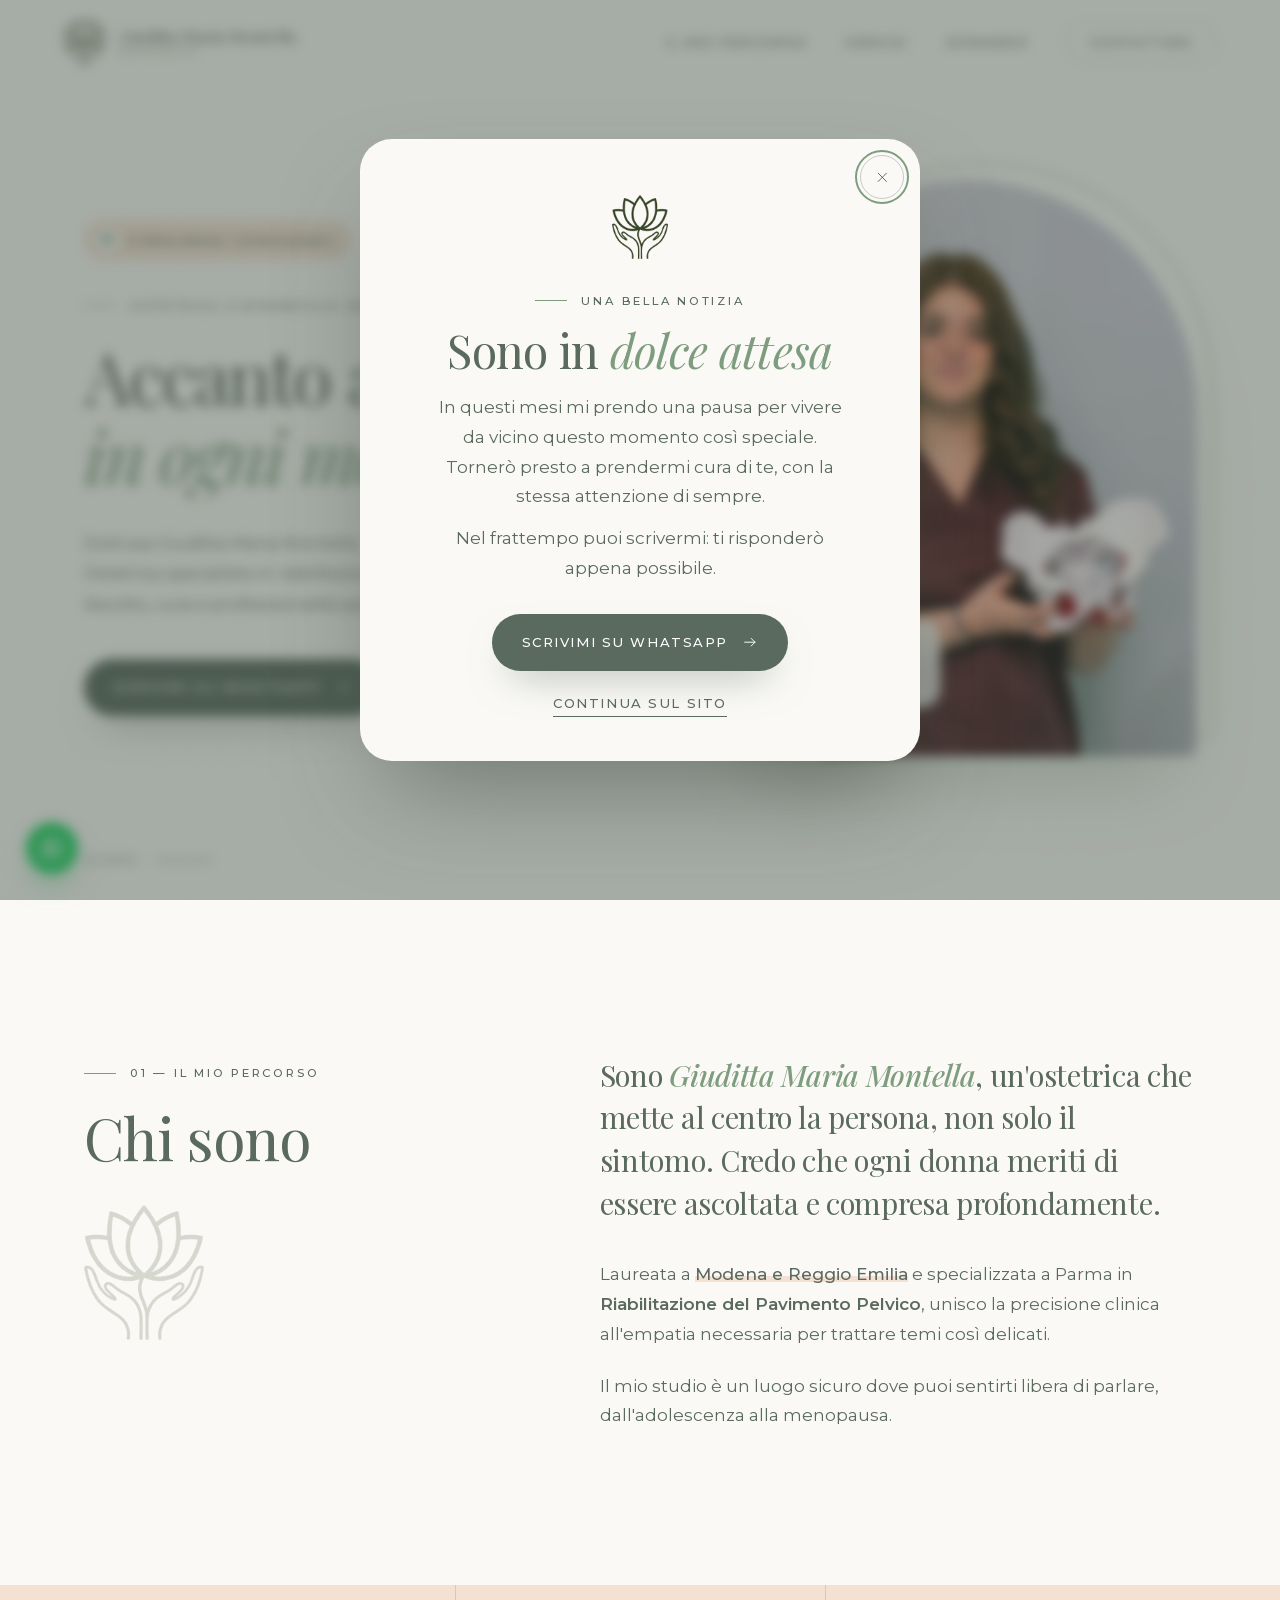
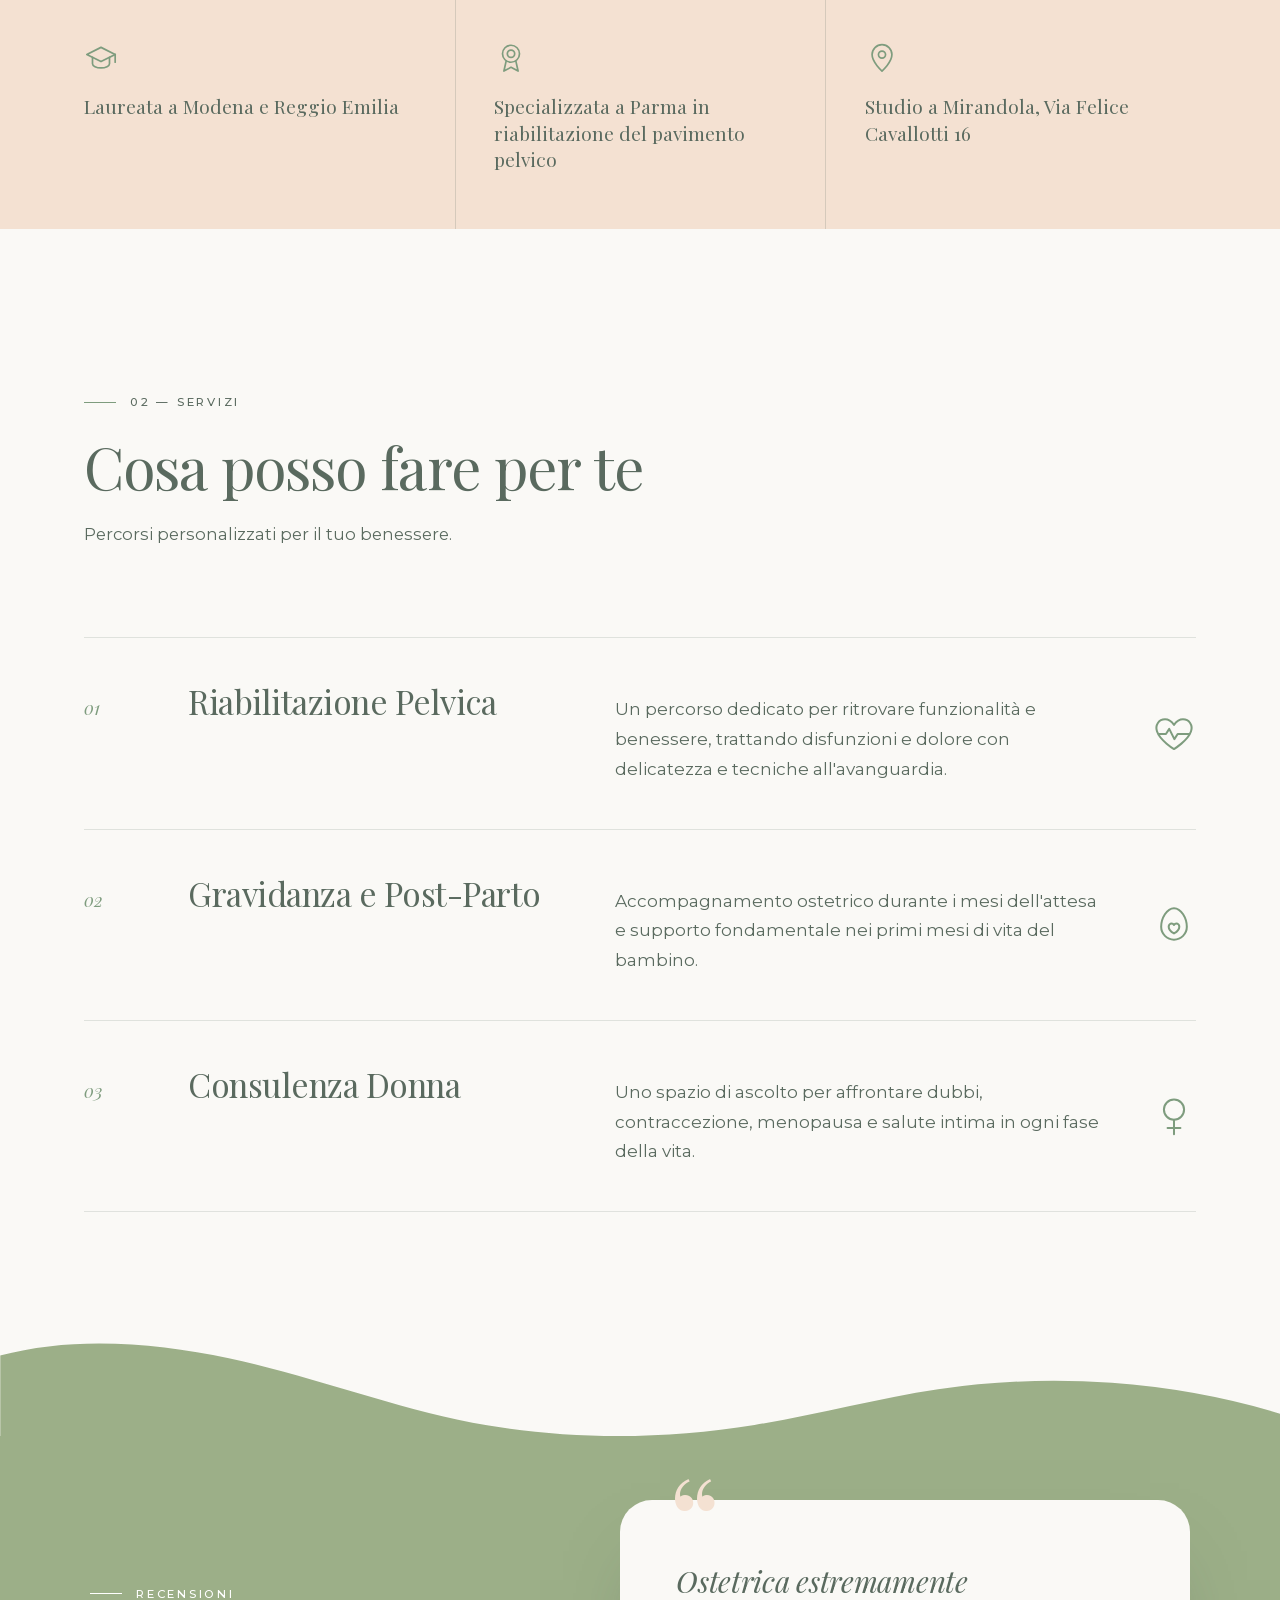
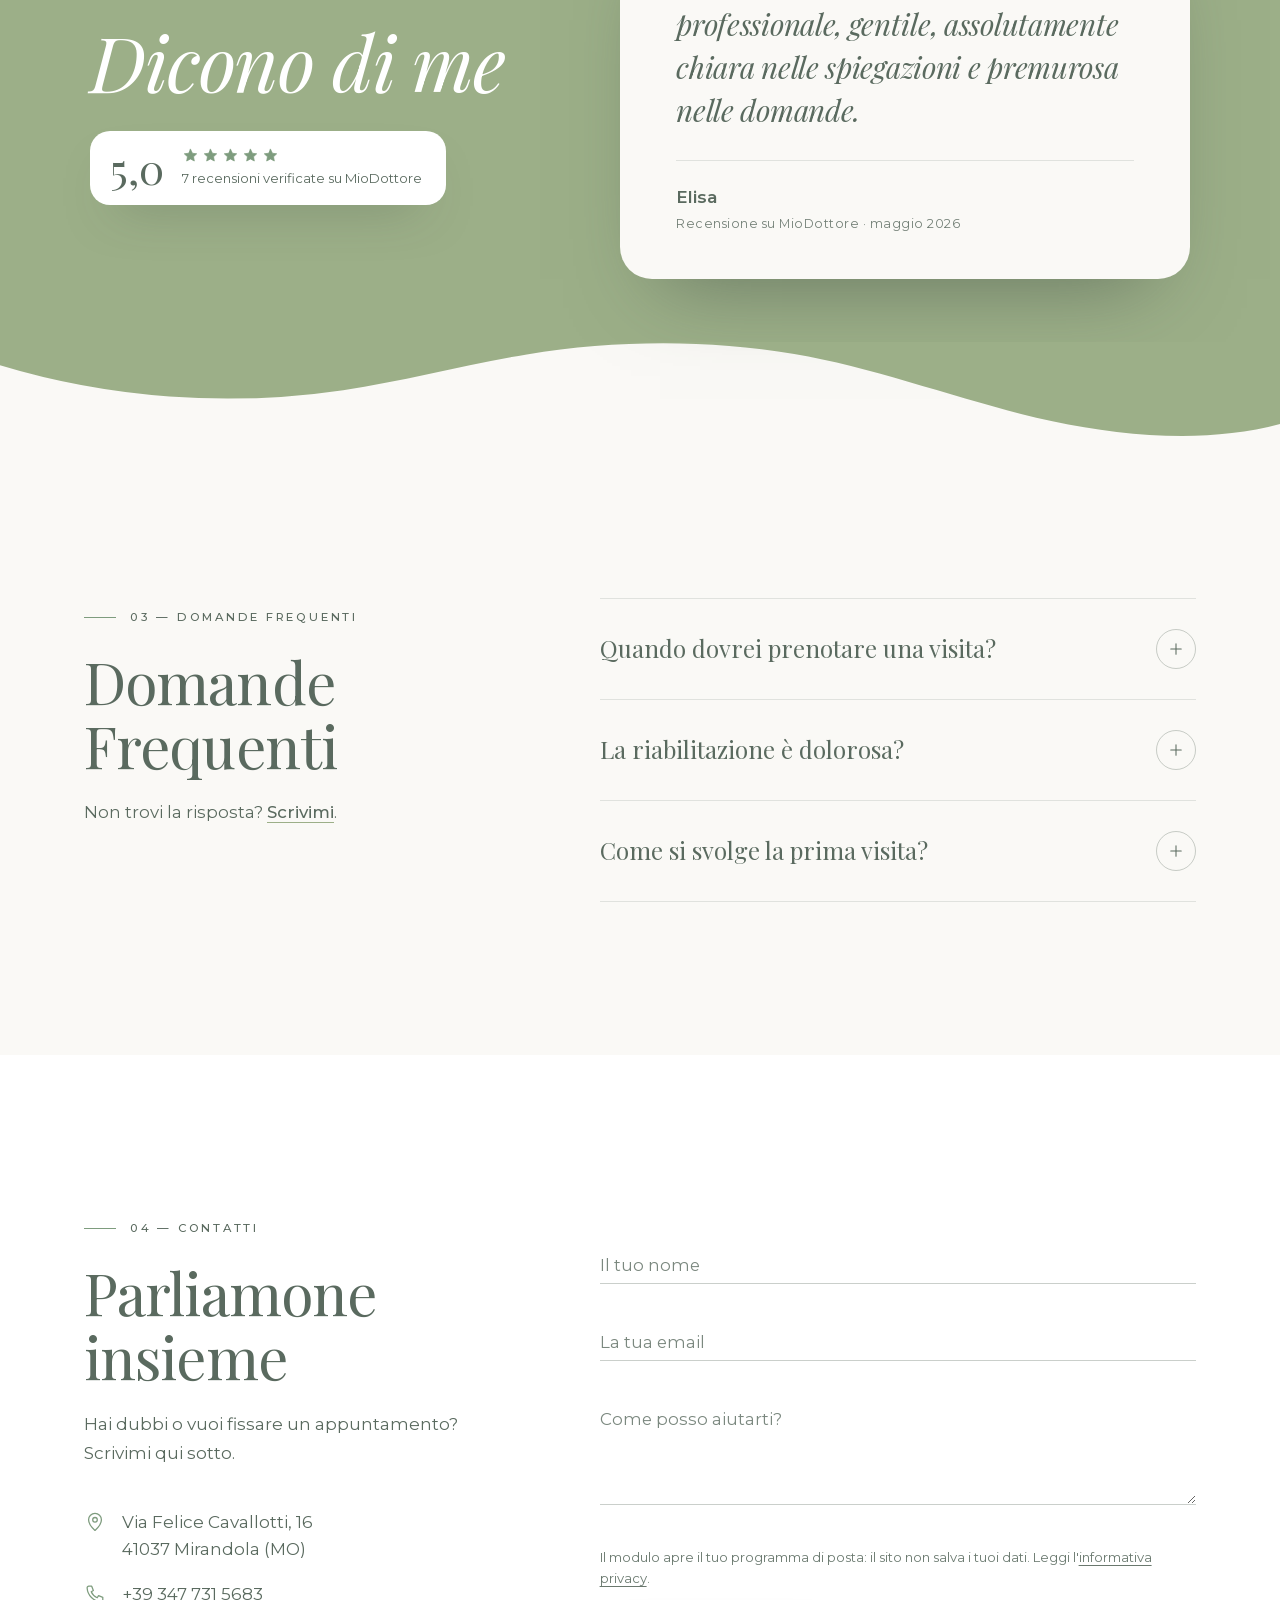
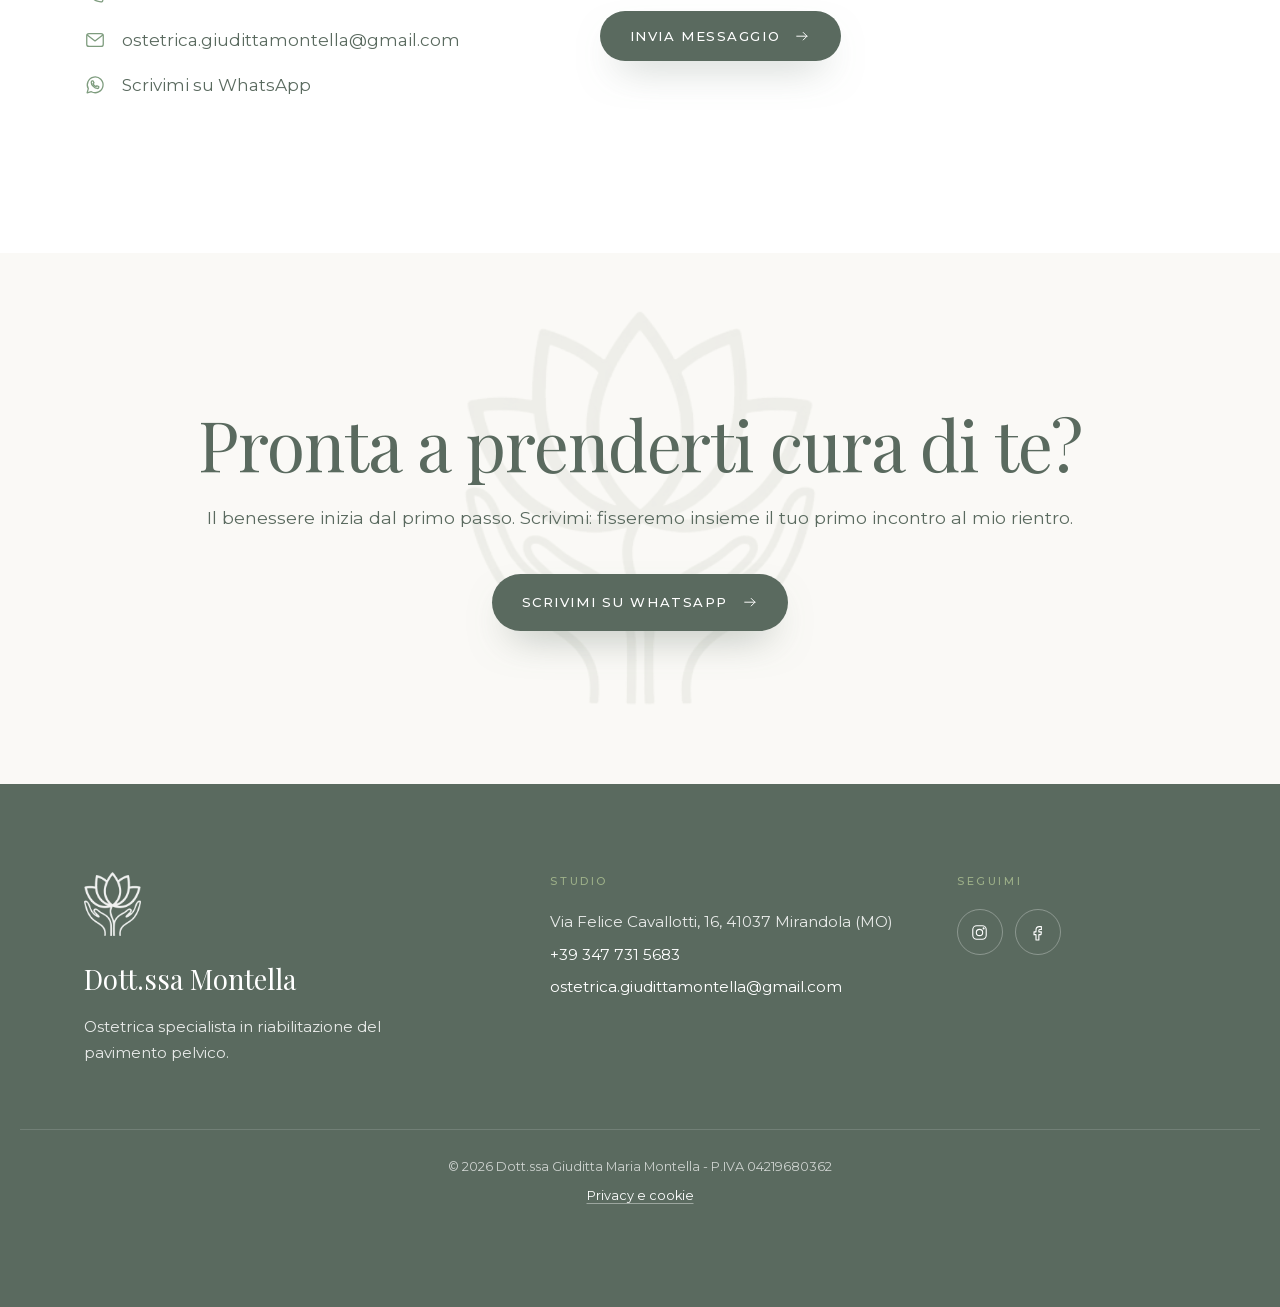
==== commit a8d36224: "Avviso maternità, recensioni reali, privacy e font locali - Il profilo MioDottore non è pubblico e i" ====
--- a/index.html
+++ b/index.html
@@ -25,10 +25,10 @@
     <link rel="icon" type="image/png" sizes="32x32" href="assets/favicon-32.png">
     <link rel="apple-touch-icon" sizes="180x180" href="assets/apple-touch-icon.png">
 
-    <!-- Font -->
-    <link rel="preconnect" href="https://fonts.googleapis.com">
-    <link rel="preconnect" href="https://fonts.gstatic.com" crossorigin>
-    <link href="https://fonts.googleapis.com/css2?family=Montserrat:wght@300;400;500;600&family=Playfair+Display:ital,wght@0,400;0,500;1,400;1,500&display=swap" rel="stylesheet">
+    <!-- Font ospitati sul sito (nessuna richiesta a servizi esterni) -->
+    <link rel="preload" href="assets/fonts/montserrat-latin.woff2" as="font" type="font/woff2" crossorigin>
+    <link rel="preload" href="assets/fonts/playfair-latin.woff2" as="font" type="font/woff2" crossorigin>
+    <link rel="preload" href="assets/fonts/playfair-italic-latin.woff2" as="font" type="font/woff2" crossorigin>
 
     <link rel="stylesheet" href="css/style.css">
 
@@ -60,8 +60,7 @@
         },
         "sameAs": [
             "https://www.instagram.com/ostetrica_giudittamontella/",
-            "https://www.facebook.com/share/1KZBrsP2gh/?mibextid=wwXIfr",
-            "https://www.miodottore.it/giuditta-maria-montella/ostetrica/mirandola"
+            "https://www.facebook.com/share/1KZBrsP2gh/?mibextid=wwXIfr"
         ]
     }
     </script>
@@ -77,6 +76,9 @@
             <symbol id="i-pulse" viewBox="0 0 24 24"><path d="M12 20.2s-7.6-4.6-9.3-9.7C1.6 7.2 3.7 4 7.1 4c2 0 3.5 1.1 4.9 3 1.4-1.9 2.9-3 4.9-3 3.4 0 5.5 3.2 4.4 6.5-1.7 5.1-9.3 9.7-9.3 9.7z"/><path d="M4 12h3.6l1.8-2.8 2.8 5.6 1.8-2.8H20"/></symbol>
             <symbol id="i-bloom" viewBox="0 0 24 24"><path d="M12 2.8c3.9 0 7 5.6 7 10.2a7 7 0 0 1-14 0c0-4.6 3.1-10.2 7-10.2z"/><path d="M12 16.6s-2.9-1.7-2.9-3.7c0-1 .8-1.7 1.6-1.7.6 0 1 .3 1.3.8.3-.5.7-.8 1.3-.8.8 0 1.6.7 1.6 1.7 0 2-2.9 3.7-2.9 3.7z"/></symbol>
             <symbol id="i-venus" viewBox="0 0 24 24"><circle cx="12" cy="8.5" r="5.5"/><path d="M12 14v8M8.5 18.5h7"/></symbol>
+            <symbol id="i-heart" viewBox="0 0 24 24"><path d="M12 20.2s-7.6-4.6-9.3-9.7C1.6 7.2 3.7 4 7.1 4c2 0 3.5 1.1 4.9 3 1.4-1.9 2.9-3 4.9-3 3.4 0 5.5 3.2 4.4 6.5-1.7 5.1-9.3 9.7-9.3 9.7z"/></symbol>
+            <symbol id="i-star" viewBox="0 0 24 24"><path d="m12 3.2 2.7 5.6 6.1.8-4.5 4.2 1.1 6-5.4-2.9-5.4 2.9 1.1-6-4.5-4.2 6.1-.8z"/></symbol>
+            <symbol id="i-close" viewBox="0 0 24 24"><path d="M6 6l12 12M18 6 6 18"/></symbol>
             <symbol id="i-arrow" viewBox="0 0 24 24"><path d="M4 12h15M13.5 6.5 19 12l-5.5 5.5"/></symbol>
             <symbol id="i-plus" viewBox="0 0 24 24"><path d="M12 5v14M5 12h14"/></symbol>
             <symbol id="i-up" viewBox="0 0 24 24"><path d="M12 19V5M6.5 10.5 12 5l5.5 5.5"/></symbol>
@@ -111,6 +113,10 @@
 
     <header class="hero wrap">
         <div class="hero-content">
+            <button type="button" class="notice-pill hero-in" style="--d:.05s" data-open-notice>
+                <svg class="ic" aria-hidden="true"><use href="#i-heart"/></svg>
+                In dolce attesa · tornerò presto
+            </button>
             <p class="eyebrow hero-in" style="--d:.1s">Ostetrica a Mirandola (MO)</p>
             <h1 aria-label="Accanto a te, in ogni momento.">
                 <span class="line" aria-hidden="true"><span class="w" style="--d:.2s">Accanto</span> <span class="w" style="--d:.28s">a</span> <span class="w" style="--d:.36s">te,</span></span>
@@ -118,8 +124,9 @@
             </h1>
             <p class="hero-text hero-in" style="--d:.8s">Dott.ssa Giuditta Maria Montella<br>Ostetrica specialista in riabilitazione del pavimento pelvico. <br>Ascolto, cura e professionalità per il tuo benessere intimo.</p>
             <div class="hero-buttons hero-in" style="--d:.92s">
-                <a href="https://www.miodottore.it/giuditta-maria-montella/ostetrica/mirandola" target="_blank" rel="noopener" class="btn">
-                    Prenota su MioDottore
+                <!-- Durante la pausa maternità: al rientro rimettere il link di prenotazione MioDottore -->
+                <a href="https://wa.me/393477315683" target="_blank" rel="noopener" class="btn">
+                    Scrivimi su WhatsApp
                     <svg class="ic" aria-hidden="true"><use href="#i-arrow"/></svg>
                 </a>
                 <a href="#servizi" class="link-arrow">I miei servizi</a>
@@ -212,16 +219,31 @@
             </svg>
         </div>
 
-        <section class="testimonials">
-            <div class="testimonials-inner reveal">
-                <span class="quote-mark" aria-hidden="true">&ldquo;</span>
-                <p class="eyebrow eyebrow-light">Recensioni</p>
-                <h2>Dicono di me</h2>
-                <p>Leggi le esperienze delle pazienti su MioDottore.</p>
-                <a href="https://www.miodottore.it/giuditta-maria-montella/ostetrica/mirandola" target="_blank" rel="noopener" class="btn btn-white">
-                    Leggi le recensioni
-                    <svg class="ic" aria-hidden="true"><use href="#i-arrow"/></svg>
-                </a>
+        <section class="testimonials" aria-labelledby="recensioni-title">
+            <div class="testimonials-inner">
+                <div class="rating reveal">
+                    <p class="eyebrow eyebrow-light">Recensioni</p>
+                    <h2 id="recensioni-title">Dicono di me</h2>
+                    <div class="rating-score">
+                        <span class="rating-num">5,0</span>
+                        <span class="rating-meta">
+                            <span class="stars" role="img" aria-label="5 stelle su 5">
+                                <svg class="ic" aria-hidden="true"><use href="#i-star"/></svg><svg class="ic" aria-hidden="true"><use href="#i-star"/></svg><svg class="ic" aria-hidden="true"><use href="#i-star"/></svg><svg class="ic" aria-hidden="true"><use href="#i-star"/></svg><svg class="ic" aria-hidden="true"><use href="#i-star"/></svg>
+                            </span>
+                            <span>7 recensioni verificate su MioDottore</span>
+                        </span>
+                    </div>
+                </div>
+                <figure class="review reveal" style="--d:.12s">
+                    <span class="quote-mark" aria-hidden="true">&ldquo;</span>
+                    <blockquote>
+                        <p>Ostetrica estremamente professionale, gentile, assolutamente chiara nelle spiegazioni e premurosa nelle domande.</p>
+                    </blockquote>
+                    <figcaption>
+                        <span class="review-name">Elisa</span>
+                        <span class="review-date">Recensione su MioDottore · maggio 2026</span>
+                    </figcaption>
+                </figure>
             </div>
         </section>
 
@@ -303,6 +325,7 @@
                         <textarea id="f-msg" name="messaggio" rows="4" placeholder=" " required></textarea>
                         <label for="f-msg">Come posso aiutarti?</label>
                     </div>
+                    <p class="form-note">Il modulo apre il tuo programma di posta: il sito non salva i tuoi dati. Leggi l'<a href="privacy.html">informativa privacy</a>.</p>
                     <button type="submit" class="btn">
                         Invia Messaggio
                         <svg class="ic" aria-hidden="true"><use href="#i-arrow"/></svg>
@@ -316,9 +339,10 @@
             <img src="assets/logo.png" alt="" class="cta-mark" width="337" height="421" loading="lazy">
             <div class="cta-inner reveal">
                 <h2>Pronta a prenderti cura di te?</h2>
-                <p>Il benessere inizia dal primo passo. Prenota ora la tua visita.</p>
-                <a href="https://www.miodottore.it/giuditta-maria-montella/ostetrica/mirandola" target="_blank" rel="noopener" class="btn">
-                    Prenota Appuntamento
+                <p>Il benessere inizia dal primo passo. Scrivimi: fisseremo insieme il tuo primo incontro al mio rientro.</p>
+                <!-- Durante la pausa maternità: al rientro rimettere "Prenota Appuntamento" con il link MioDottore -->
+                <a href="https://wa.me/393477315683" target="_blank" rel="noopener" class="btn">
+                    Scrivimi su WhatsApp
                     <svg class="ic" aria-hidden="true"><use href="#i-arrow"/></svg>
                 </a>
             </div>
@@ -358,8 +382,28 @@
         </div>
         <div class="footer-bottom wrap">
             <p>&copy; 2026 Dott.ssa Giuditta Maria Montella - P.IVA 04219680362</p>
+            <p><a href="privacy.html">Privacy e cookie</a></p>
         </div>
     </footer>
+
+    <!-- Avviso pausa maternità (si disattiva da js/script.js: AVVISO_MATERNITA) -->
+    <dialog class="notice" id="noticeDialog" aria-labelledby="notice-title">
+        <button type="button" class="notice-close" data-close-notice aria-label="Chiudi l'avviso">
+            <svg class="ic" aria-hidden="true"><use href="#i-close"/></svg>
+        </button>
+        <img src="assets/logo-small.png" alt="" class="notice-mark" width="160" height="180">
+        <p class="eyebrow">Una bella notizia</p>
+        <h2 id="notice-title">Sono in <em>dolce attesa</em></h2>
+        <p>In questi mesi mi prendo una pausa per vivere da vicino questo momento così speciale. Tornerò presto a prendermi cura di te, con la stessa attenzione di sempre.</p>
+        <p>Nel frattempo puoi scrivermi: ti risponderò appena possibile.</p>
+        <div class="notice-actions">
+            <a href="https://wa.me/393477315683" target="_blank" rel="noopener" class="btn">
+                Scrivimi su WhatsApp
+                <svg class="ic" aria-hidden="true"><use href="#i-arrow"/></svg>
+            </a>
+            <button type="button" class="link-arrow" data-close-notice>Continua sul sito</button>
+        </div>
+    </dialog>
 
     <script src="js/script.js" defer></script>
 </body>
--- a/css/style.css
+++ b/css/style.css
@@ -3,6 +3,34 @@
    Palette: verde salvia, rosa cipria, bianco crema
    Font: Playfair Display (titoli) + Montserrat (testo)
    ========================================================= */
+
+/* Font ospitati sul sito (nessuna richiesta a Google) */
+@font-face {
+    font-family: 'Montserrat';
+    font-style: normal;
+    font-weight: 300 600;
+    font-display: swap;
+    src: url('../assets/fonts/montserrat-latin.woff2') format('woff2');
+    unicode-range: U+0000-00FF, U+0131, U+0152-0153, U+02BB-02BC, U+02C6, U+02DA, U+02DC, U+0304, U+0308, U+0329, U+2000-206F, U+20AC, U+2122, U+2191, U+2193, U+2212, U+2215, U+FEFF, U+FFFD;
+}
+
+@font-face {
+    font-family: 'Playfair Display';
+    font-style: normal;
+    font-weight: 400 500;
+    font-display: swap;
+    src: url('../assets/fonts/playfair-latin.woff2') format('woff2');
+    unicode-range: U+0000-00FF, U+0131, U+0152-0153, U+02BB-02BC, U+02C6, U+02DA, U+02DC, U+0304, U+0308, U+0329, U+2000-206F, U+20AC, U+2122, U+2191, U+2193, U+2212, U+2215, U+FEFF, U+FFFD;
+}
+
+@font-face {
+    font-family: 'Playfair Display';
+    font-style: italic;
+    font-weight: 400 500;
+    font-display: swap;
+    src: url('../assets/fonts/playfair-italic-latin.woff2') format('woff2');
+    unicode-range: U+0000-00FF, U+0131, U+0152-0153, U+02BB-02BC, U+02C6, U+02DA, U+02DC, U+0304, U+0308, U+0329, U+2000-206F, U+20AC, U+2122, U+2191, U+2193, U+2212, U+2215, U+FEFF, U+FFFD;
+}
 
 :root {
     --primary: #9CAF88;      /* Verde salvia */
@@ -542,6 +570,126 @@
 @keyframes unveil { to { clip-path: inset(-80px -80px -160px -200px round 0); } }
 @keyframes settle { to { transform: scale(1); } }
 
+/* Etichetta "in dolce attesa" */
+.notice-pill {
+    display: inline-flex;
+    align-items: center;
+    gap: 10px;
+    margin-bottom: 26px;
+    padding: 9px 18px 9px 12px;
+    border: none;
+    border-radius: 999px;
+    background: var(--accent);
+    color: var(--text-dark);
+    font-family: var(--sans);
+    font-size: 0.78rem;
+    font-weight: 500;
+    letter-spacing: 0.02em;
+    cursor: pointer;
+    transition: background-color 0.4s ease;
+}
+
+.notice-pill .ic {
+    width: 22px;
+    height: 22px;
+    padding: 4px;
+    border-radius: 50%;
+    background: white;
+    color: var(--primary-dark);
+    fill: currentColor;
+    stroke: none;
+}
+
+.notice-pill:hover { background: #EFD5C1; }
+
+/* Finestra avviso maternità */
+.notice {
+    width: min(560px, calc(100% - 32px));
+    max-height: calc(100% - 32px);
+    margin: auto;
+    border: none;
+    border-radius: 32px;
+    padding: 56px clamp(24px, 6vw, 52px) 44px;
+    background: var(--bg-light);
+    color: var(--text-dark);
+    text-align: center;
+    box-shadow: 0 50px 100px -30px rgba(63, 76, 68, 0.55);
+    overflow: auto;
+}
+
+.notice[open] { animation: noticeIn 0.8s var(--ease-out); }
+
+.notice::backdrop {
+    background: rgba(63, 76, 68, 0.42);
+    -webkit-backdrop-filter: blur(6px);
+    backdrop-filter: blur(6px);
+    animation: fadeIn 0.6s ease;
+}
+
+@keyframes noticeIn {
+    from { opacity: 0; transform: translateY(24px) scale(0.97); }
+    to { opacity: 1; transform: none; }
+}
+
+@keyframes fadeIn { from { opacity: 0; } }
+
+.notice-mark {
+    width: auto;
+    height: 64px;
+    margin: 0 auto 22px;
+}
+
+.notice .eyebrow { justify-content: center; margin-bottom: 14px; }
+
+.notice h2 {
+    font-size: clamp(2.1rem, 6vw, 2.9rem);
+    margin-bottom: 18px;
+}
+
+.notice h2 em { color: var(--primary-dark); }
+
+.notice p:not(.eyebrow) {
+    max-width: 26rem;
+    margin: 0 auto 12px;
+    line-height: 1.75;
+}
+
+.notice-actions {
+    display: flex;
+    flex-wrap: wrap;
+    justify-content: center;
+    align-items: center;
+    gap: 18px 28px;
+    margin-top: 30px;
+}
+
+.notice-actions .link-arrow {
+    background: none;
+    border: none;
+    cursor: pointer;
+    font-family: var(--sans);
+    color: var(--text-dark);
+}
+
+.notice-close {
+    position: absolute;
+    top: 16px;
+    right: 16px;
+    width: 44px;
+    height: 44px;
+    display: flex;
+    align-items: center;
+    justify-content: center;
+    border: 1px solid var(--line-strong);
+    border-radius: 50%;
+    background: transparent;
+    color: var(--text-dark);
+    cursor: pointer;
+    transition: background-color 0.3s ease;
+}
+
+.notice-close:hover { background: white; }
+
 /* ---------- Comparsa allo scroll ---------- */
 .js .reveal {
     opacity: 0;
@@ -692,42 +840,103 @@
 /* ---------- Recensioni (fascia verde con onde) ---------- */
 .testimonials {
     background-color: var(--primary);
-    color: white;
-    text-align: center;
-    padding: 72px var(--gutter);
+    padding: 64px var(--gutter);
     position: relative;
 }
 
 .testimonials-inner {
-    position: relative;
-    max-width: 640px;
+    max-width: 1100px;
     margin: 0 auto;
-}
-
-.quote-mark {
-    position: absolute;
-    top: -0.42em;
-    left: 50%;
-    transform: translateX(-50%);
-    font-family: var(--serif);
-    font-size: clamp(11rem, 22vw, 16rem);
-    line-height: 1;
-    color: rgba(255, 255, 255, 0.16);
-    pointer-events: none;
-}
-
-.testimonials .eyebrow { margin-bottom: 18px; }
+    display: grid;
+    grid-template-columns: 0.9fr 1.1fr;
+    gap: clamp(32px, 5vw, 72px);
+    align-items: center;
+}
+
+.testimonials .eyebrow { margin-bottom: 16px; }
 
 .testimonials h2 {
     color: white;
-    font-size: clamp(2.6rem, 5.6vw, 4.4rem);
+    font-size: clamp(2.8rem, 6vw, 4.8rem);
     font-style: italic;
-    margin-bottom: 16px;
-}
-
-.testimonials p:not(.eyebrow) {
-    font-size: 1.1rem;
-    margin-bottom: 36px;
+    margin-bottom: 28px;
+}
+
+.rating-score {
+    display: inline-flex;
+    align-items: center;
+    gap: 18px;
+    padding: 16px 24px 16px 20px;
+    background: white;
+    border-radius: 20px;
+    box-shadow: 0 24px 50px -28px rgba(63, 76, 68, 0.55);
+}
+
+.rating-num {
+    font-family: var(--serif);
+    font-size: 2.6rem;
+    line-height: 1;
+}
+
+.rating-meta {
+    display: flex;
+    flex-direction: column;
+    gap: 6px;
+    font-size: 0.82rem;
+    line-height: 1.35;
+}
+
+.stars { display: flex; gap: 3px; color: var(--primary-dark); }
+
+.stars .ic {
+    width: 17px;
+    height: 17px;
+    fill: currentColor;
+    stroke-width: 1;
+}
+
+.review {
+    position: relative;
+    background: var(--bg-light);
+    border-radius: 32px;
+    padding: clamp(40px, 5vw, 60px) clamp(28px, 5vw, 56px) clamp(32px, 4vw, 44px);
+    box-shadow: 0 40px 80px -40px rgba(63, 76, 68, 0.6);
+}
+
+.review .quote-mark {
+    position: absolute;
+    top: -0.36em;
+    left: clamp(24px, 4vw, 48px);
+    font-family: var(--serif);
+    font-size: 8rem;
+    line-height: 1;
+    color: var(--accent);
+    pointer-events: none;
+}
+
+.review blockquote p {
+    position: relative;
+    font-family: var(--serif);
+    font-style: italic;
+    font-size: clamp(1.35rem, 2.4vw, 1.85rem);
+    line-height: 1.45;
+    letter-spacing: -0.01em;
+}
+
+.review figcaption {
+    display: flex;
+    flex-direction: column;
+    margin-top: 28px;
+    padding-top: 22px;
+    border-top: 1px solid var(--line);
+}
+
+.review-name { font-weight: 600; }
+
+.review-date {
+    font-size: 0.78rem;
+    letter-spacing: 0.04em;
+    color: rgba(90, 106, 95, 0.85);
 }
 
 .wave-divider {
@@ -933,8 +1142,17 @@
 
 .contact-form .btn {
     justify-self: start;
-    margin-top: 24px;
-}
+    margin-top: 8px;
+}
+
+.form-note {
+    margin-top: 18px;
+    font-size: 0.82rem;
+    line-height: 1.6;
+    color: rgba(90, 106, 95, 0.9);
+}
+
+.form-note a { text-underline-offset: 3px; }
 
 /* ---------- CTA finale ---------- */
 .cta-final {
@@ -1068,6 +1286,17 @@
 }
 
 .site-footer .footer-info a:hover { background-size: 100% 1px; }
+
+.footer-bottom p + p { margin-top: 6px; }
+
+.site-footer .footer-bottom a {
+    background: none;
+    text-decoration: underline;
+    text-decoration-color: rgba(255, 255, 255, 0.4);
+    text-underline-offset: 3px;
+}
+
+.site-footer .footer-bottom a:hover { text-decoration-color: white; }
 
 .social-links {
     display: flex;
@@ -1259,6 +1488,16 @@
     .accordion-header { padding: 24px 0; }
     .accordion-header .ic { width: 36px; height: 36px; }
 
+    .testimonials-inner { grid-template-columns: 1fr; gap: 64px; }
+
+    .testimonials { text-align: center; }
+
+    .testimonials .eyebrow { justify-content: center; }
+
+    .rating-score { text-align: left; }
+
+    .review { text-align: left; }
+
     .footer-grid { grid-template-columns: 1fr; gap: 40px; padding-bottom: 48px; }
 
     .site-footer { padding-top: 64px; }
@@ -1287,3 +1526,73 @@
 
     .scroll-cue i::after { display: none; }
 }
+
+/* ---------- Pagina Privacy e Cookie ---------- */
+.legal-page .site-nav .link-arrow { color: var(--text-dark); }
+
+.legal {
+    max-width: 820px;
+    padding-top: calc(var(--nav-h) + 72px);
+    padding-bottom: 96px;
+}
+
+.legal h1 {
+    font-size: clamp(2.6rem, 6vw, 4.2rem);
+    line-height: 1.05;
+    margin-bottom: 14px;
+}
+
+.legal-updated {
+    font-size: 0.82rem;
+    color: rgba(90, 106, 95, 0.85);
+    margin-bottom: 40px;
+}
+
+.legal-lead {
+    font-family: var(--serif);
+    font-size: clamp(1.2rem, 2vw, 1.45rem);
+    line-height: 1.55;
+    padding-bottom: 40px;
+    border-bottom: 1px solid var(--line);
+}
+
+.legal section {
+    padding: 40px 0;
+    border-bottom: 1px solid var(--line);
+}
+
+.legal h2 {
+    font-size: clamp(1.5rem, 2.6vw, 1.9rem);
+    margin-bottom: 16px;
+}
+
+.legal h3 {
+    font-family: var(--sans);
+    font-size: 0.78rem;
+    font-weight: 600;
+    letter-spacing: 0.16em;
+    text-transform: uppercase;
+    margin: 24px 0 8px;
+}
+
+.legal p + p { margin-top: 14px; }
+
+.legal ul { padding-left: 1.2em; }
+
+.legal li + li { margin-top: 10px; }
+
+.legal a:not(.btn) {
+    text-decoration-color: var(--primary);
+    text-underline-offset: 3px;
+    overflow-wrap: break-word;
+}
+
+.legal-back { margin-top: 48px; }
+
+.legal-page .site-footer .footer-bottom { border-top: none; padding-bottom: 30px; }
+
+.legal-page .site-nav .link-arrow { white-space: nowrap; }
+
+@media screen and (max-width: 480px) {
+    .legal-page .brand-text { display: none; }
+}
